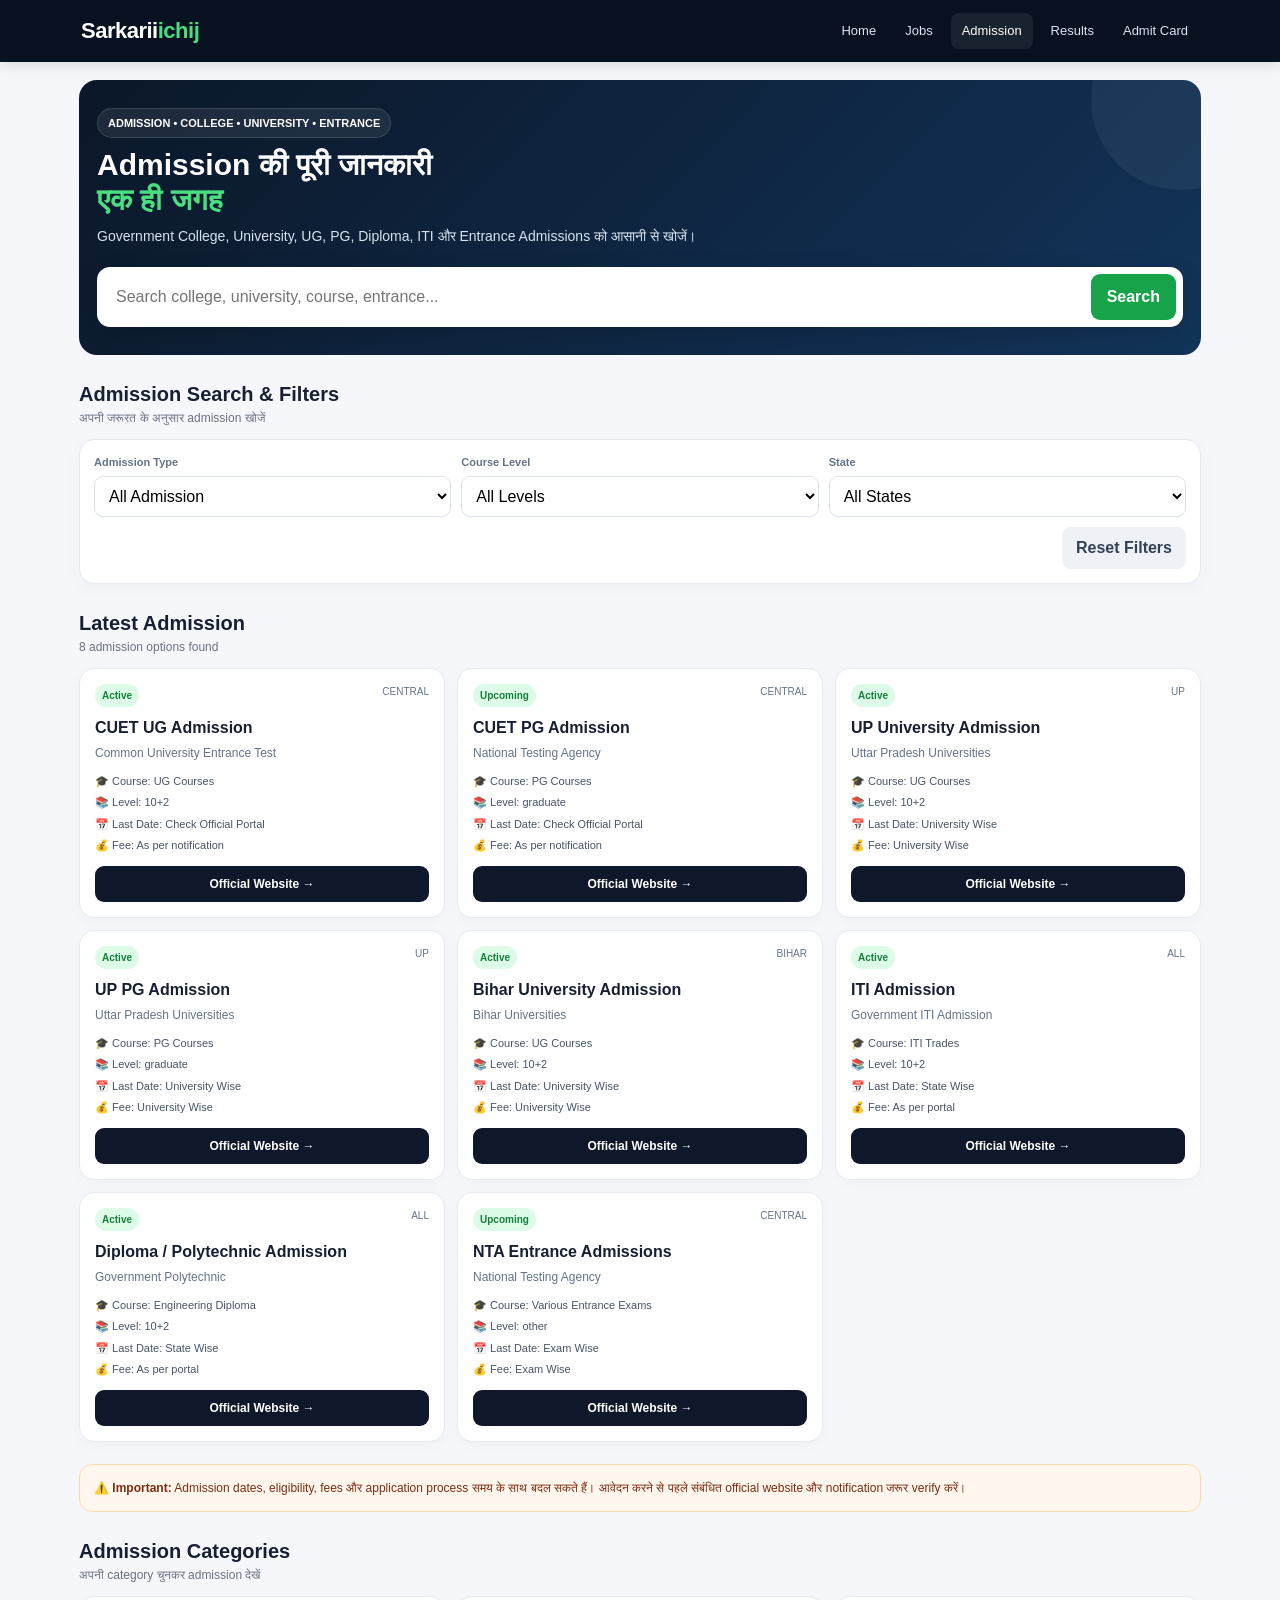
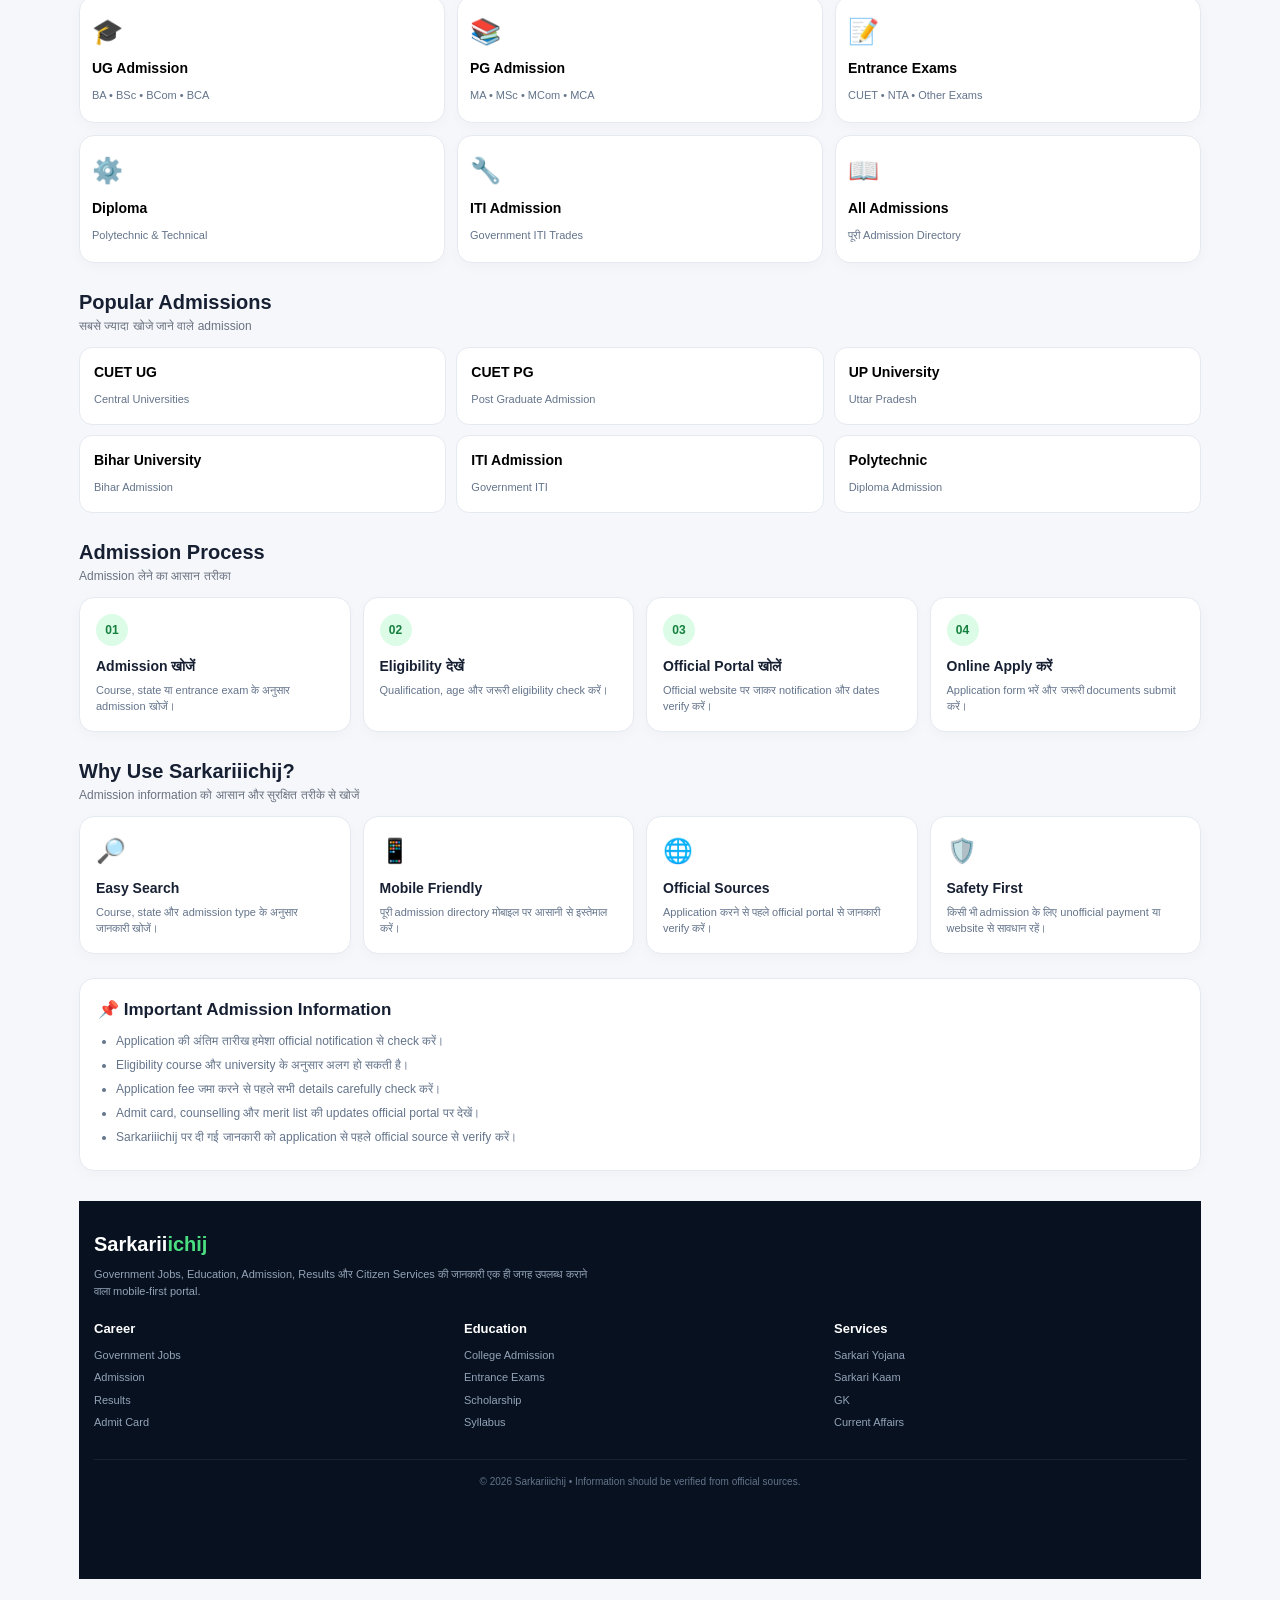
==== admission.html @ 4c14c7c5 "Create admission.html" ====
<!DOCTYPE html>
<html lang="hi">
<head>
<meta charset="UTF-8">
<meta name="viewport" content="width=device-width, initial-scale=1.0">
<meta name="theme-color" content="#07111f">
<meta name="description" content="Sarkariiichij Admission Portal - Government, University, College, UG, PG, Diploma और Entrance Admission की जानकारी।">
<title>Admission | Sarkariiichij</title>

<style>
*{margin:0;padding:0;box-sizing:border-box}
html{scroll-behavior:smooth}
body{
  font-family:Arial,Helvetica,sans-serif;
  background:#f5f7fb;
  color:#172033;
  line-height:1.5
}
a{text-decoration:none;color:inherit}
button,select,input{font:inherit}

.header{
  position:sticky;
  top:0;
  z-index:1000;
  background:#07111f;
  color:#fff;
  box-shadow:0 2px 15px #0002
}
.header-inner{
  max-width:1150px;
  margin:auto;
  padding:13px 16px;
  display:flex;
  align-items:center;
  justify-content:space-between;
  gap:15px
}
.logo{
  font-size:22px;
  font-weight:800;
  letter-spacing:-.5px
}
.logo span{color:#4ade80}
.nav{
  display:flex;
  gap:7px;
  overflow:auto;
  white-space:nowrap
}
.nav a{
  padding:8px 11px;
  border-radius:8px;
  color:#dbe4f0;
  font-size:13px
}
.nav a:hover,.nav a.active{
  background:#ffffff12;
  color:#fff
}

main{
  max-width:1150px;
  margin:auto;
  padding:0 14px 80px
}

.hero{
  margin:18px 0;
  padding:28px 18px;
  border-radius:18px;
  background:linear-gradient(135deg,#0b1728,#12345a);
  color:#fff;
  position:relative;
  overflow:hidden
}
.hero:after{
  content:"";
  position:absolute;
  width:180px;
  height:180px;
  border-radius:50%;
  right:-70px;
  top:-70px;
  background:#ffffff0d
}
.badge{
  display:inline-block;
  background:#ffffff14;
  border:1px solid #ffffff20;
  padding:6px 10px;
  border-radius:20px;
  font-size:11px;
  font-weight:700;
  margin-bottom:10px
}
.hero h1{
  font-size:30px;
  line-height:1.15;
  margin-bottom:9px
}
.hero h1 span{color:#4ade80}
.hero p{
  color:#d7e2ef;
  font-size:14px;
  max-width:700px
}

.search-box{
  margin-top:20px;
  background:#fff;
  border-radius:13px;
  padding:7px;
  display:flex;
  gap:7px;
  box-shadow:0 8px 25px #0002
}
.search-box input{
  flex:1;
  min-width:0;
  border:0;
  outline:0;
  padding:11px 12px;
  color:#172033
}
.search-box button{
  border:0;
  background:#16a34a;
  color:#fff;
  border-radius:9px;
  padding:0 16px;
  font-weight:700;
  cursor:pointer
}

.section{
  margin-top:24px
}
.section-title{
  display:flex;
  align-items:end;
  justify-content:space-between;
  gap:10px;
  margin-bottom:12px
}
.section-title h2{
  font-size:20px
}
.section-title p{
  color:#6b7280;
  font-size:12px
}

.filters{
  background:#fff;
  border:1px solid #e5e9f0;
  border-radius:15px;
  padding:14px;
  box-shadow:0 5px 18px #00000008
}
.filter-row{
  display:grid;
  grid-template-columns:repeat(3,1fr);
  gap:10px
}
.filter-group label{
  display:block;
  font-size:11px;
  font-weight:700;
  color:#64748b;
  margin-bottom:5px
}
.filter-group select{
  width:100%;
  padding:10px;
  border:1px solid #dce2ea;
  border-radius:9px;
  background:#fff;
  outline:0
}
.filter-actions{
  margin-top:10px;
  display:flex;
  justify-content:flex-end
}
.reset{
  border:0;
  background:#eef2f7;
  color:#334155;
  padding:9px 14px;
  border-radius:9px;
  cursor:pointer;
  font-weight:600
}

.admission-grid{
  display:grid;
  grid-template-columns:repeat(3,1fr);
  gap:12px
}
.admission-card{
  background:#fff;
  border:1px solid #e6eaf0;
  border-radius:15px;
  padding:15px;
  transition:.2s;
  box-shadow:0 4px 15px #00000007
}
.admission-card:hover{
  transform:translateY(-2px);
  box-shadow:0 9px 24px #00000012
}
.card-top{
  display:flex;
  justify-content:space-between;
  gap:8px;
  margin-bottom:9px
}
.status{
  font-size:10px;
  font-weight:800;
  color:#15803d;
  background:#dcfce7;
  padding:4px 7px;
  border-radius:20px
}
.state{
  font-size:10px;
  color:#64748b
}
.admission-card h3{
  font-size:16px;
  margin-bottom:4px
}
.admission-card p{
  color:#64748b;
  font-size:12px;
  margin-bottom:11px
}
.info{
  display:grid;
  gap:5px;
  margin-bottom:12px
}
.info span{
  font-size:11px;
  color:#475569
}
.open-btn{
  display:block;
  text-align:center;
  background:#0f172a;
  color:#fff;
  padding:9px;
  border-radius:9px;
  font-size:12px;
  font-weight:700
}

.empty{
  text-align:center;
  padding:35px 15px;
  background:#fff;
  border-radius:15px;
  border:1px solid #e5e7eb;
  color:#64748b
}

.notice{
  margin-top:22px;
  padding:14px;
  border-radius:13px;
  background:#fff7ed;
  border:1px solid #fed7aa;
  color:#7c2d12;
  font-size:12px
}

@media(max-width:800px){
  .header-inner{
    align-items:flex-start;
    flex-direction:column;
    gap:7px
  }
  .nav{width:100%}
  .filter-row{grid-template-columns:1fr 1fr}
  .admission-grid{grid-template-columns:repeat(2,1fr)}
}

@media(max-width:560px){
  main{padding:0 10px 75px}
  .hero{
    padding:23px 15px;
    border-radius:15px
  }
  .hero h1{font-size:25px}
  .hero p{font-size:13px}
  .search-box{margin-top:16px}
  .search-box button{padding:0 13px}
  .filter-row{grid-template-columns:1fr}
  .admission-grid{grid-template-columns:1fr}
  .section-title h2{font-size:18px}
}
</style>
</head>

<body>

<header class="header">
  <div class="header-inner">
    <a class="logo" href="index.html">Sarkarii<span>ichij</span></a>

    <nav class="nav">
      <a href="index.html">Home</a>
      <a href="jobs.html">Jobs</a>
      <a href="admission.html" class="active">Admission</a>
      <a href="results.html">Results</a>
      <a href="admit-card.html">Admit Card</a>
    </nav>
  </div>
</header>

<main>

<section class="hero">
  <span class="badge">ADMISSION • COLLEGE • UNIVERSITY • ENTRANCE</span>

  <h1>Admission की पूरी जानकारी<br>
    <span>एक ही जगह</span>
  </h1>

  <p>
    Government College, University, UG, PG, Diploma, ITI और Entrance
    Admissions को आसानी से खोजें।
  </p>

  <div class="search-box">
    <input
      type="search"
      id="search"
      placeholder="Search college, university, course, entrance..."
    >
    <button onclick="applySearch()">Search</button>
  </div>
</section>

<section class="section">

  <div class="section-title">
    <div>
      <h2>Admission Search & Filters</h2>
      <p>अपनी जरूरत के अनुसार admission खोजें</p>
    </div>
  </div>

  <div class="filters">

    <div class="filter-row">

      <div class="filter-group">
        <label>Admission Type</label>
        <select id="type">
          <option value="all">All Admission</option>
          <option value="ug">UG</option>
          <option value="pg">PG</option>
          <option value="diploma">Diploma</option>
          <option value="iti">ITI</option>
          <option value="entrance">Entrance</option>
        </select>
      </div>

      <div class="filter-group">
        <label>Course Level</label>
        <select id="level">
          <option value="all">All Levels</option>
          <option value="10+2">After 12th</option>
          <option value="graduate">After Graduation</option>
          <option value="pg">Post Graduate</option>
          <option value="other">Other</option>
        </select>
      </div>

      <div class="filter-group">
        <label>State</label>
        <select id="state">
          <option value="all">All States</option>
          <option value="central">Central</option>
          <option value="up">Uttar Pradesh</option>
          <option value="bihar">Bihar</option>
          <option value="mp">Madhya Pradesh</option>
          <option value="rajasthan">Rajasthan</option>
          <option value="other">Other States</option>
        </select>
      </div>

    </div>

    <div class="filter-actions">
      <button class="reset" id="reset">Reset Filters</button>
    </div>

  </div>
</section>

<section class="section">

  <div class="section-title">
    <div>
      <h2>Latest Admission</h2>
      <p id="count">Loading admissions...</p>
    </div>
  </div>

  <div class="admission-grid" id="admissionList"></div>

</section>

<section class="notice">
  <strong>⚠️ Important:</strong>
  Admission dates, eligibility, fees और application process समय के साथ
  बदल सकते हैं। आवेदन करने से पहले संबंधित official website और notification
  जरूर verify करें।
</section>

<script>

const ADMISSIONS = [

  {
    title:"CUET UG Admission",
    org:"Common University Entrance Test",
    type:"entrance",
    level:"10+2",
    state:"central",
    status:"Active",
    course:"UG Courses",
    lastDate:"Check Official Portal",
    fee:"As per notification",
    official:"https://cuet.nta.nic.in/"
  },

  {
    title:"CUET PG Admission",
    org:"National Testing Agency",
    type:"entrance",
    level:"graduate",
    state:"central",
    status:"Upcoming",
    course:"PG Courses",
    lastDate:"Check Official Portal",
    fee:"As per notification",
    official:"https://exams.nta.ac.in/CUET-PG/"
  },

  {
    title:"UP University Admission",
    org:"Uttar Pradesh Universities",
    type:"ug",
    level:"10+2",
    state:"up",
    status:"Active",
    course:"UG Courses",
    lastDate:"University Wise",
    fee:"University Wise",
    official:"#"
  },

  {
    title:"UP PG Admission",
    org:"Uttar Pradesh Universities",
    type:"pg",
    level:"graduate",
    state:"up",
    status:"Active",
    course:"PG Courses",
    lastDate:"University Wise",
    fee:"University Wise",
    official:"#"
  },

  {
    title:"Bihar University Admission",
    org:"Bihar Universities",
    type:"ug",
    level:"10+2",
    state:"bihar",
    status:"Active",
    course:"UG Courses",
    lastDate:"University Wise",
    fee:"University Wise",
    official:"#"
  },

  {
    title:"ITI Admission",
    org:"Government ITI Admission",
    type:"iti",
    level:"10+2",
    state:"all",
    status:"Active",
    course:"ITI Trades",
    lastDate:"State Wise",
    fee:"As per portal",
    official:"#"
  },

  {
    title:"Diploma / Polytechnic Admission",
    org:"Government Polytechnic",
    type:"diploma",
    level:"10+2",
    state:"all",
    status:"Active",
    course:"Engineering Diploma",
    lastDate:"State Wise",
    fee:"As per portal",
    official:"#"
  },

  {
    title:"NTA Entrance Admissions",
    org:"National Testing Agency",
    type:"entrance",
    level:"other",
    state:"central",
    status:"Upcoming",
    course:"Various Entrance Exams",
    lastDate:"Exam Wise",
    fee:"Exam Wise",
    official:"https://www.nta.ac.in/"
  }

];

function renderAdmissions(list){

  const box=document.getElementById("admissionList");
  const count=document.getElementById("count");

  box.innerHTML="";
  count.textContent=list.length+" admission options found";

  if(!list.length){
    box.innerHTML=`
      <div class="empty">
        <strong>No admission found</strong>
        <p>Search या filters बदलकर दोबारा देखें।</p>
      </div>`;
    return;
  }

  list.forEach(item=>{

    const card=document.createElement("article");
    card.className="admission-card";

    card.innerHTML=`
      <div class="card-top">
        <span class="status">${item.status}</span>
        <span class="state">${item.state.toUpperCase()}</span>
      </div>

      <h3>${item.title}</h3>
      <p>${item.org}</p>

      <div class="info">
        <span>🎓 Course: ${item.course}</span>
        <span>📚 Level: ${item.level}</span>
        <span>📅 Last Date: ${item.lastDate}</span>
        <span>💰 Fee: ${item.fee}</span>
      </div>

      <a class="open-btn"
         href="${item.official}"
         ${item.official!=="#" ? 'target="_blank"' : ''}>
         Official Website →
      </a>
    `;

    box.appendChild(card);

  });
}

function filterAdmissions(){

  const q=document.getElementById("search").value.toLowerCase().trim();
  const type=document.getElementById("type").value;
  const level=document.getElementById("level").value;
  const state=document.getElementById("state").value;

  const list=ADMISSIONS.filter(item=>{

    const text=[
      item.title,
      item.org,
      item.course,
      item.type,
      item.level,
      item.state
    ].join(" ").toLowerCase();

    return (!q || text.includes(q)) &&
           (type==="all" || item.type===type) &&
           (level==="all" || item.level===level) &&
           (state==="all" || item.state===state || item.state==="all");

  });

  renderAdmissions(list);
}

function applySearch(){
  filterAdmissions();
}

document.getElementById("search")
.addEventListener("input",filterAdmissions);

document.getElementById("type")
.addEventListener("change",filterAdmissions);

document.getElementById("level")
.addEventListener("change",filterAdmissions);

document.getElementById("state")
.addEventListener("change",filterAdmissions);

document.getElementById("reset")
.addEventListener("click",function(){

  document.getElementById("search").value="";
  document.getElementById("type").value="all";
  document.getElementById("level").value="all";
  document.getElementById("state").value="all";

  renderAdmissions(ADMISSIONS);

});

renderAdmissions(ADMISSIONS);

</script>

<!-- PART 2 YAHAN SE DIRECT START HOGA -->
  <!-- PART 2 : ADMISSION CATEGORIES + POPULAR ADMISSIONS -->

<section class="section">

  <div class="section-title">
    <div>
      <h2>Admission Categories</h2>
      <p>अपनी category चुनकर admission देखें</p>
    </div>
  </div>

  <div class="category-grid">

    <button class="category-card" data-type="ug">
      <span>🎓</span>
      <strong>UG Admission</strong>
      <small>BA • BSc • BCom • BCA</small>
    </button>

    <button class="category-card" data-type="pg">
      <span>📚</span>
      <strong>PG Admission</strong>
      <small>MA • MSc • MCom • MCA</small>
    </button>

    <button class="category-card" data-type="entrance">
      <span>📝</span>
      <strong>Entrance Exams</strong>
      <small>CUET • NTA • Other Exams</small>
    </button>

    <button class="category-card" data-type="diploma">
      <span>⚙️</span>
      <strong>Diploma</strong>
      <small>Polytechnic & Technical</small>
    </button>

    <button class="category-card" data-type="iti">
      <span>🔧</span>
      <strong>ITI Admission</strong>
      <small>Government ITI Trades</small>
    </button>

    <button class="category-card" data-type="all">
      <span>📖</span>
      <strong>All Admissions</strong>
      <small>पूरी Admission Directory</small>
    </button>

  </div>
</section>


<section class="section">

  <div class="section-title">
    <div>
      <h2>Popular Admissions</h2>
      <p>सबसे ज्यादा खोजे जाने वाले admission</p>
    </div>
  </div>

  <div class="popular-grid">

    <button class="popular-card" data-search="CUET UG">
      <strong>CUET UG</strong>
      <span>Central Universities</span>
    </button>

    <button class="popular-card" data-search="CUET PG">
      <strong>CUET PG</strong>
      <span>Post Graduate Admission</span>
    </button>

    <button class="popular-card" data-search="UP University">
      <strong>UP University</strong>
      <span>Uttar Pradesh</span>
    </button>

    <button class="popular-card" data-search="Bihar University">
      <strong>Bihar University</strong>
      <span>Bihar Admission</span>
    </button>

    <button class="popular-card" data-search="ITI Admission">
      <strong>ITI Admission</strong>
      <span>Government ITI</span>
    </button>

    <button class="popular-card" data-search="Polytechnic">
      <strong>Polytechnic</strong>
      <span>Diploma Admission</span>
    </button>

  </div>
</section>


<section class="section">

  <div class="section-title">
    <div>
      <h2>Admission Process</h2>
      <p>Admission लेने का आसान तरीका</p>
    </div>
  </div>

  <div class="process-grid">

    <div class="process-card">
      <b>01</b>
      <h3>Admission खोजें</h3>
      <p>Course, state या entrance exam के अनुसार admission खोजें।</p>
    </div>

    <div class="process-card">
      <b>02</b>
      <h3>Eligibility देखें</h3>
      <p>Qualification, age और जरूरी eligibility check करें।</p>
    </div>

    <div class="process-card">
      <b>03</b>
      <h3>Official Portal खोलें</h3>
      <p>Official website पर जाकर notification और dates verify करें।</p>
    </div>

    <div class="process-card">
      <b>04</b>
      <h3>Online Apply करें</h3>
      <p>Application form भरें और जरूरी documents submit करें।</p>
    </div>

  </div>
</section>


<style>

.category-grid{
  display:grid;
  grid-template-columns:repeat(3,1fr);
  gap:12px
}

.category-card{
  border:1px solid #e5e9f0;
  background:#fff;
  border-radius:15px;
  padding:16px 12px;
  text-align:left;
  cursor:pointer;
  transition:.2s;
  box-shadow:0 4px 14px #00000007
}

.category-card:hover{
  transform:translateY(-2px);
  border-color:#bbf7d0;
  box-shadow:0 9px 22px #00000010
}

.category-card span{
  display:block;
  font-size:25px;
  margin-bottom:8px
}

.category-card strong{
  display:block;
  font-size:14px;
  margin-bottom:3px
}

.category-card small{
  color:#64748b;
  font-size:11px
}

.popular-grid{
  display:grid;
  grid-template-columns:repeat(3,1fr);
  gap:10px
}

.popular-card{
  border:1px solid #e5e9f0;
  background:#fff;
  border-radius:13px;
  padding:14px;
  text-align:left;
  cursor:pointer;
  transition:.2s
}

.popular-card:hover{
  transform:translateY(-2px);
  box-shadow:0 7px 18px #0000000d
}

.popular-card strong{
  display:block;
  font-size:14px;
  margin-bottom:3px
}

.popular-card span{
  color:#64748b;
  font-size:11px
}

.process-grid{
  display:grid;
  grid-template-columns:repeat(4,1fr);
  gap:12px
}

.process-card{
  background:#fff;
  border:1px solid #e5e9f0;
  border-radius:15px;
  padding:16px;
  box-shadow:0 4px 14px #00000007
}

.process-card b{
  display:inline-flex;
  width:32px;
  height:32px;
  align-items:center;
  justify-content:center;
  border-radius:50%;
  background:#dcfce7;
  color:#15803d;
  font-size:12px;
  margin-bottom:10px
}

.process-card h3{
  font-size:14px;
  margin-bottom:5px
}

.process-card p{
  color:#64748b;
  font-size:11px
}

@media(max-width:800px){
  .category-grid{
    grid-template-columns:repeat(2,1fr)
  }

  .popular-grid{
    grid-template-columns:repeat(2,1fr)
  }

  .process-grid{
    grid-template-columns:repeat(2,1fr)
  }
}

@media(max-width:560px){
  .category-grid{
    grid-template-columns:repeat(2,1fr);
    gap:9px
  }

  .category-card{
    padding:13px 10px
  }

  .category-card span{
    font-size:22px
  }

  .popular-grid{
    grid-template-columns:1fr
  }

  .process-grid{
    grid-template-columns:1fr
  }
}

</style>


<script>

document.querySelectorAll(".category-card").forEach(card=>{

  card.addEventListener("click",()=>{

    const type=card.dataset.type;

    document.getElementById("search").value="";

    document.getElementById("type").value=type;

    document.getElementById("level").value="all";

    document.getElementById("state").value="all";

    filterAdmissions();

    document.getElementById("admissionList")
      .scrollIntoView({
        behavior:"smooth",
        block:"start"
      });

  });

});


document.querySelectorAll(".popular-card").forEach(card=>{

  card.addEventListener("click",()=>{

    document.getElementById("search").value=
      card.dataset.search;

    document.getElementById("type").value="all";

    document.getElementById("level").value="all";

    document.getElementById("state").value="all";

    filterAdmissions();

    document.getElementById("admissionList")
      .scrollIntoView({
        behavior:"smooth",
        block:"start"
      });

  });

});

</script>

<!-- PART 3 : FINAL CLOSE YAHAN SE HOGA -->
  <!-- PART 3 : TRUST + MOBILE NAV + FOOTER + FINAL CLOSE -->

<section class="section">

  <div class="section-title">
    <div>
      <h2>Why Use Sarkariiichij?</h2>
      <p>Admission information को आसान और सुरक्षित तरीके से खोजें</p>
    </div>
  </div>

  <div class="trust-grid">

    <div class="trust-card">
      <span>🔎</span>
      <strong>Easy Search</strong>
      <p>Course, state और admission type के अनुसार जानकारी खोजें।</p>
    </div>

    <div class="trust-card">
      <span>📱</span>
      <strong>Mobile Friendly</strong>
      <p>पूरी admission directory मोबाइल पर आसानी से इस्तेमाल करें।</p>
    </div>

    <div class="trust-card">
      <span>🌐</span>
      <strong>Official Sources</strong>
      <p>Application करने से पहले official portal से जानकारी verify करें।</p>
    </div>

    <div class="trust-card">
      <span>🛡️</span>
      <strong>Safety First</strong>
      <p>किसी भी admission के लिए unofficial payment या website से सावधान रहें।</p>
    </div>

  </div>

</section>


<section class="section">

  <div class="important-box">

    <h2>📌 Important Admission Information</h2>

    <ul>
      <li>Application की अंतिम तारीख हमेशा official notification से check करें।</li>
      <li>Eligibility course और university के अनुसार अलग हो सकती है।</li>
      <li>Application fee जमा करने से पहले सभी details carefully check करें।</li>
      <li>Admit card, counselling और merit list की updates official portal पर देखें।</li>
      <li>Sarkariiichij पर दी गई जानकारी को application से पहले official source से verify करें।</li>
    </ul>

  </div>

</section>


<style>

.trust-grid{
  display:grid;
  grid-template-columns:repeat(4,1fr);
  gap:12px
}

.trust-card{
  background:#fff;
  border:1px solid #e5e9f0;
  border-radius:15px;
  padding:16px;
  box-shadow:0 4px 14px #00000007
}

.trust-card span{
  display:block;
  font-size:24px;
  margin-bottom:9px
}

.trust-card strong{
  display:block;
  font-size:14px;
  margin-bottom:5px
}

.trust-card p{
  color:#64748b;
  font-size:11px
}

.important-box{
  background:#fff;
  border:1px solid #e5e9f0;
  border-radius:15px;
  padding:18px;
  box-shadow:0 4px 14px #00000007
}

.important-box h2{
  font-size:17px;
  margin-bottom:10px
}

.important-box ul{
  padding-left:18px
}

.important-box li{
  color:#64748b;
  font-size:12px;
  margin:6px 0
}

.footer{
  background:#07111f;
  color:#fff;
  margin-top:30px;
  padding:28px 15px 90px
}

.footer-inner{
  max-width:1150px;
  margin:auto
}

.footer-brand{
  font-size:20px;
  font-weight:800;
  margin-bottom:7px
}

.footer-brand span{
  color:#4ade80
}

.footer-text{
  color:#94a3b8;
  font-size:11px;
  max-width:500px;
  margin-bottom:20px
}

.footer-grid{
  display:grid;
  grid-template-columns:repeat(3,1fr);
  gap:18px
}

.footer-col h3{
  font-size:13px;
  margin-bottom:8px
}

.footer-col a{
  display:block;
  color:#94a3b8;
  font-size:11px;
  margin:6px 0
}

.footer-bottom{
  border-top:1px solid #ffffff12;
  margin-top:22px;
  padding-top:14px;
  color:#64748b;
  font-size:10px;
  text-align:center
}

.mobile-nav{
  display:none
}

@media(max-width:800px){

  .trust-grid{
    grid-template-columns:repeat(2,1fr)
  }

  .footer-grid{
    grid-template-columns:repeat(2,1fr)
  }

  .mobile-nav{
    position:fixed;
    display:flex;
    bottom:0;
    left:0;
    right:0;
    z-index:2000;
    background:#07111f;
    border-top:1px solid #ffffff15;
    justify-content:space-around;
    padding:7px 3px
  }

  .mobile-nav a{
    color:#cbd5e1;
    text-align:center;
    font-size:10px;
    padding:3px 8px
  }

  .mobile-nav span{
    display:block;
    font-size:18px;
    margin-bottom:1px
  }

}

@media(max-width:560px){

  .trust-grid{
    grid-template-columns:1fr 1fr;
    gap:9px
  }

  .trust-card{
    padding:13px 10px
  }

  .important-box{
    padding:15px
  }

  .footer-grid{
    grid-template-columns:1fr 1fr;
    gap:15px
  }

}

</style>


<footer class="footer">

  <div class="footer-inner">

    <div class="footer-brand">
      Sarkarii<span>ichij</span>
    </div>

    <p class="footer-text">
      Government Jobs, Education, Admission, Results और Citizen Services
      की जानकारी एक ही जगह उपलब्ध कराने वाला mobile-first portal.
    </p>

    <div class="footer-grid">

      <div class="footer-col">
        <h3>Career</h3>
        <a href="jobs.html">Government Jobs</a>
        <a href="admission.html">Admission</a>
        <a href="results.html">Results</a>
        <a href="admit-card.html">Admit Card</a>
      </div>

      <div class="footer-col">
        <h3>Education</h3>
        <a href="admission.html">College Admission</a>
        <a href="admission.html">Entrance Exams</a>
        <a href="#">Scholarship</a>
        <a href="#">Syllabus</a>
      </div>

      <div class="footer-col">
        <h3>Services</h3>
        <a href="#">Sarkari Yojana</a>
        <a href="#">Sarkari Kaam</a>
        <a href="#">GK</a>
        <a href="#">Current Affairs</a>
      </div>

    </div>

    <div class="footer-bottom">
      © 2026 Sarkariiichij • Information should be verified from official sources.
    </div>

  </div>

</footer>


<nav class="mobile-nav">

  <a href="index.html">
    <span>⌂</span>
    Home
  </a>

  <a href="jobs.html">
    <span>💼</span>
    Jobs
  </a>

  <a href="admission.html">
    <span>🎓</span>
    Admission
  </a>

  <a href="results.html">
    <span>📊</span>
    Results
  </a>

  <a href="admit-card.html">
    <span>🎫</span>
    Admit Card
  </a>

</nav>


<script>

window.addEventListener("scroll",function(){

  const header=document.querySelector(".header");

  if(window.scrollY>10){
    header.style.boxShadow="0 4px 18px #0004";
  }else{
    header.style.boxShadow="0 2px 15px #0002";
  }

});

document.querySelectorAll('a[href="#"]').forEach(link=>{

  link.addEventListener("click",function(e){
    e.preventDefault();
  });

});

</script>

</main>
</body>
</html>
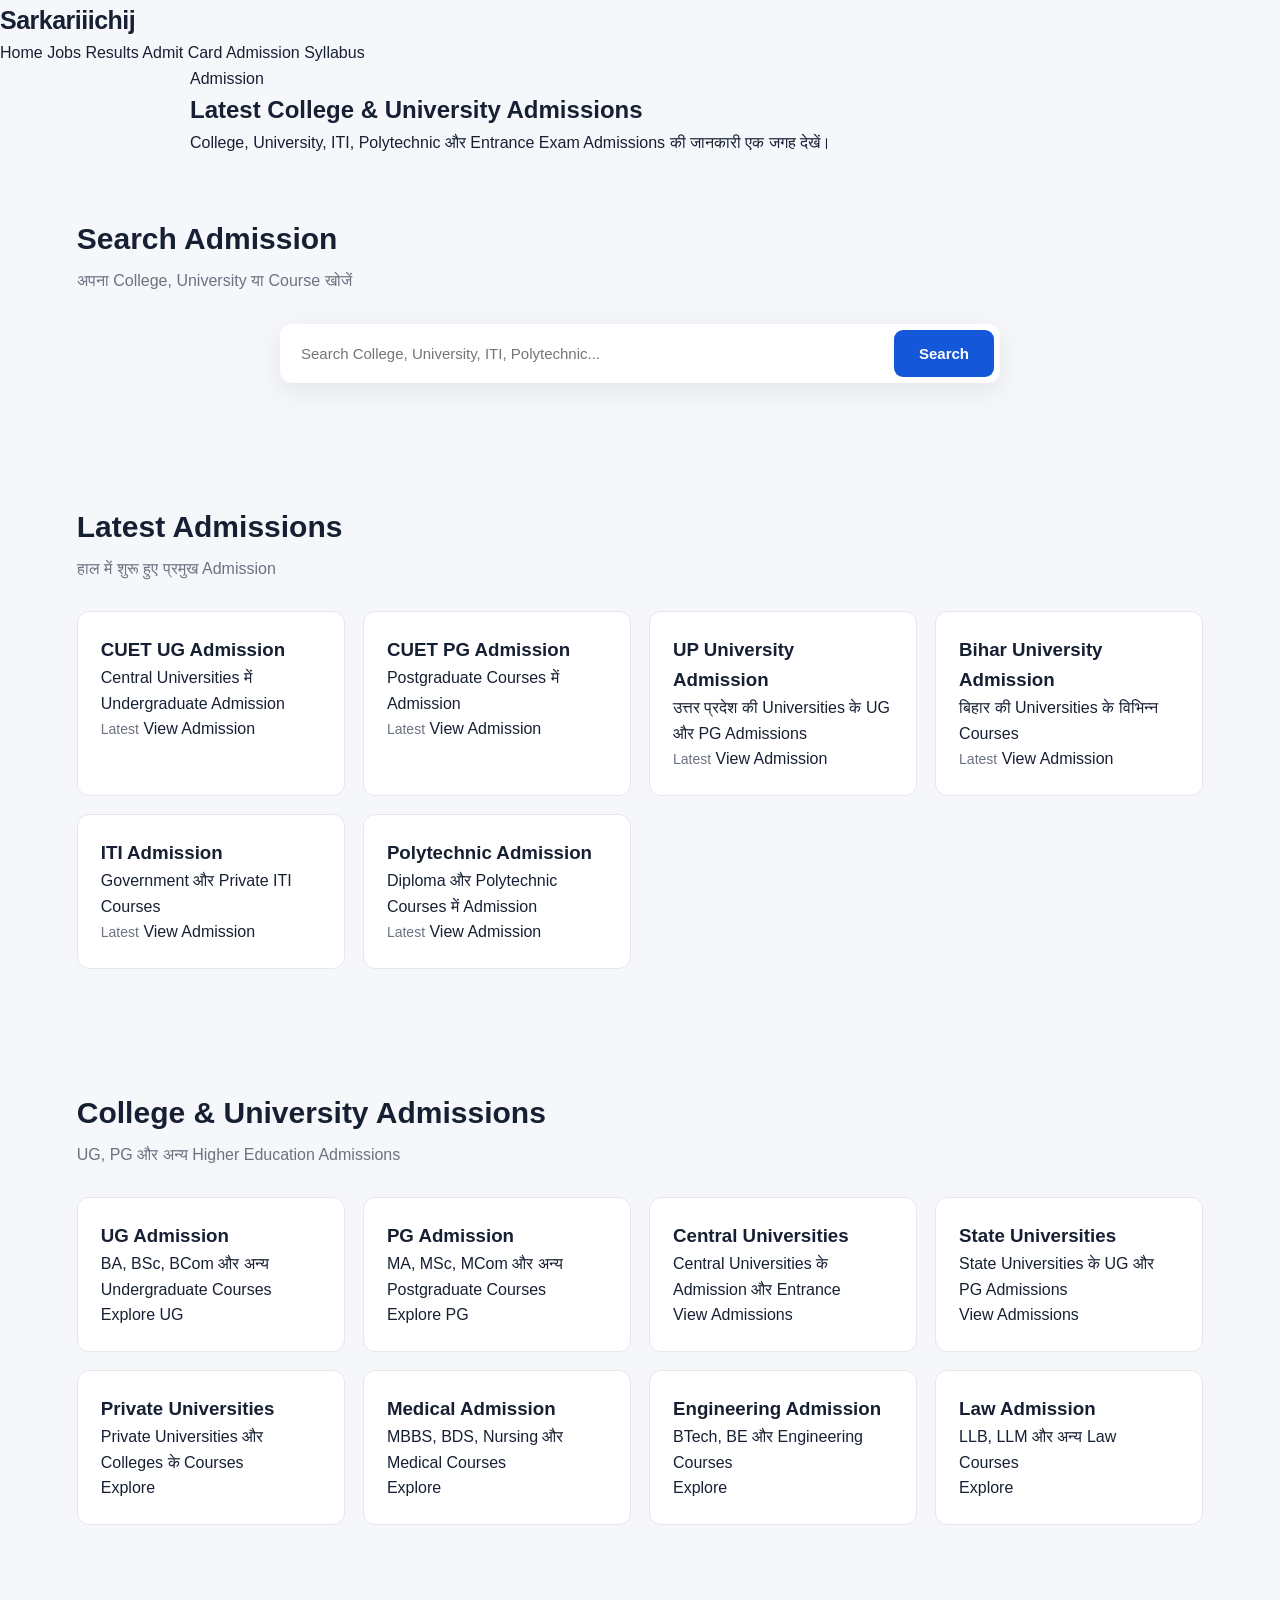
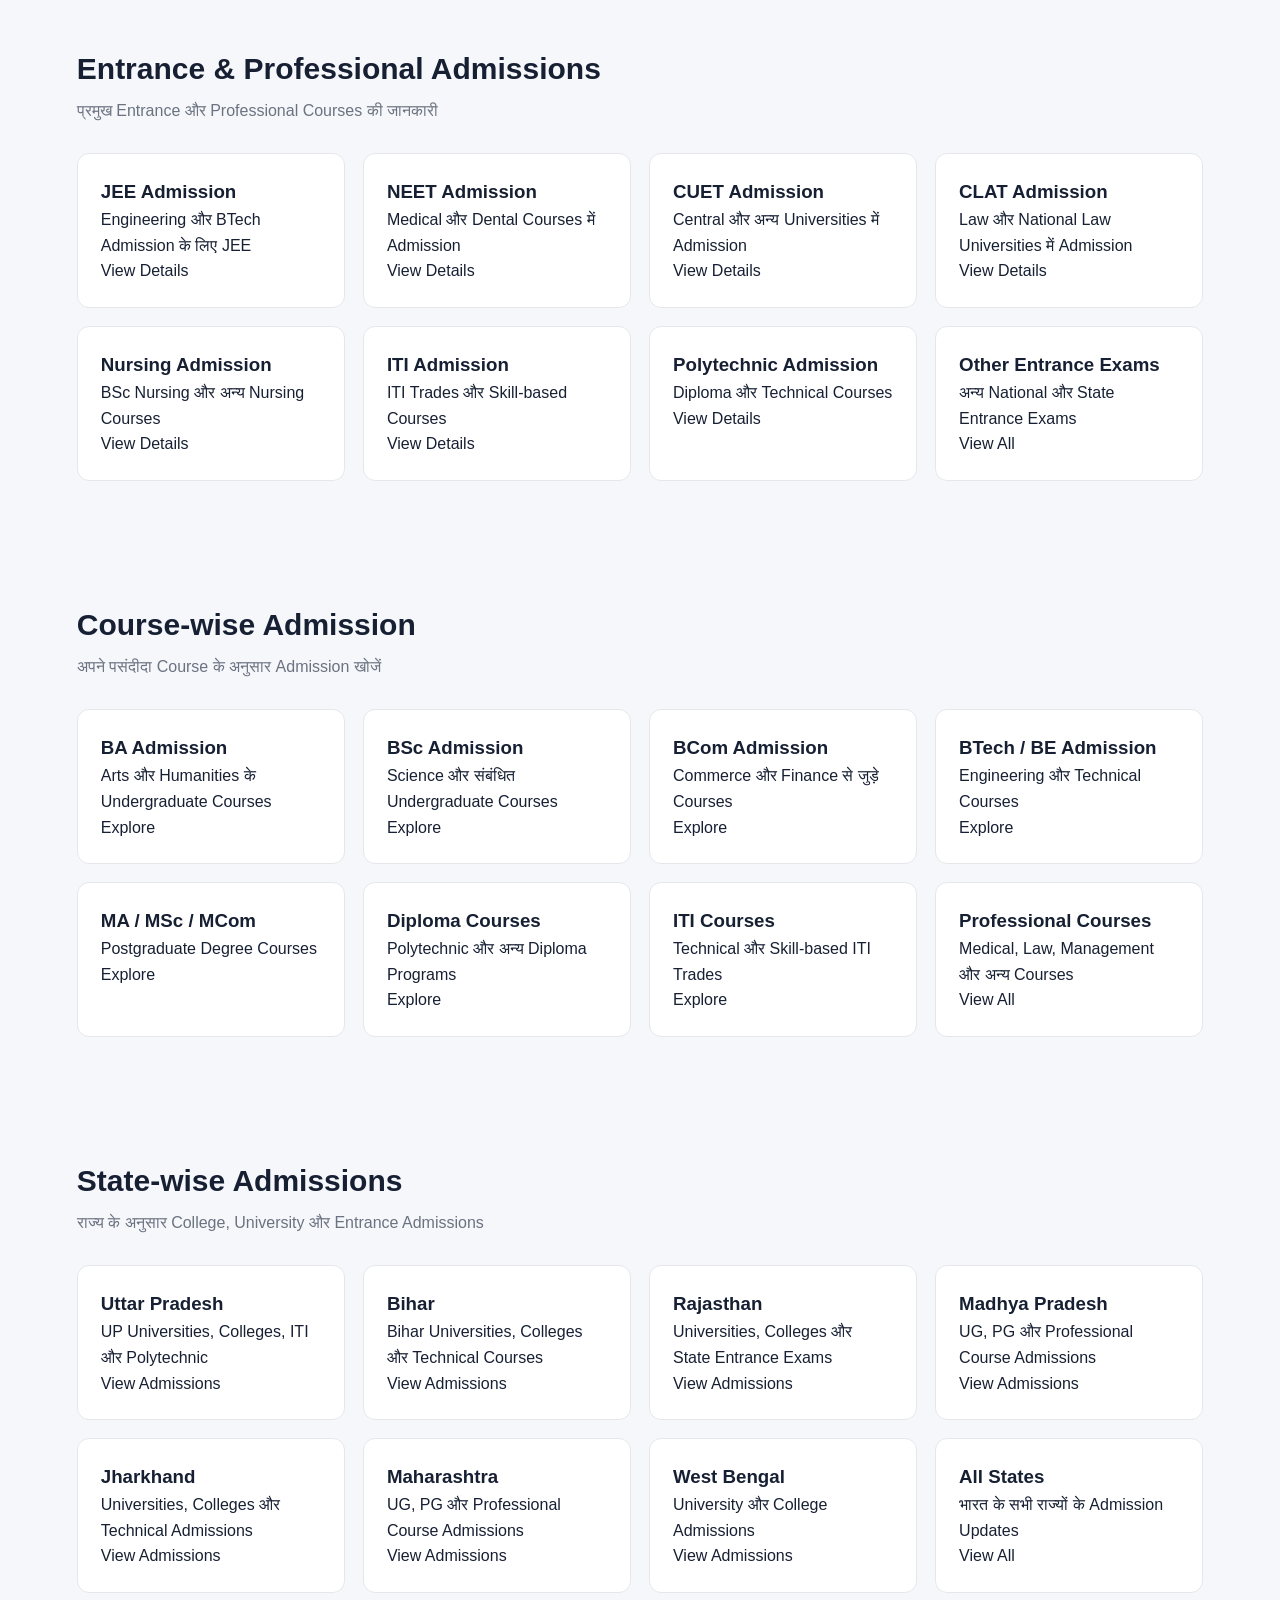
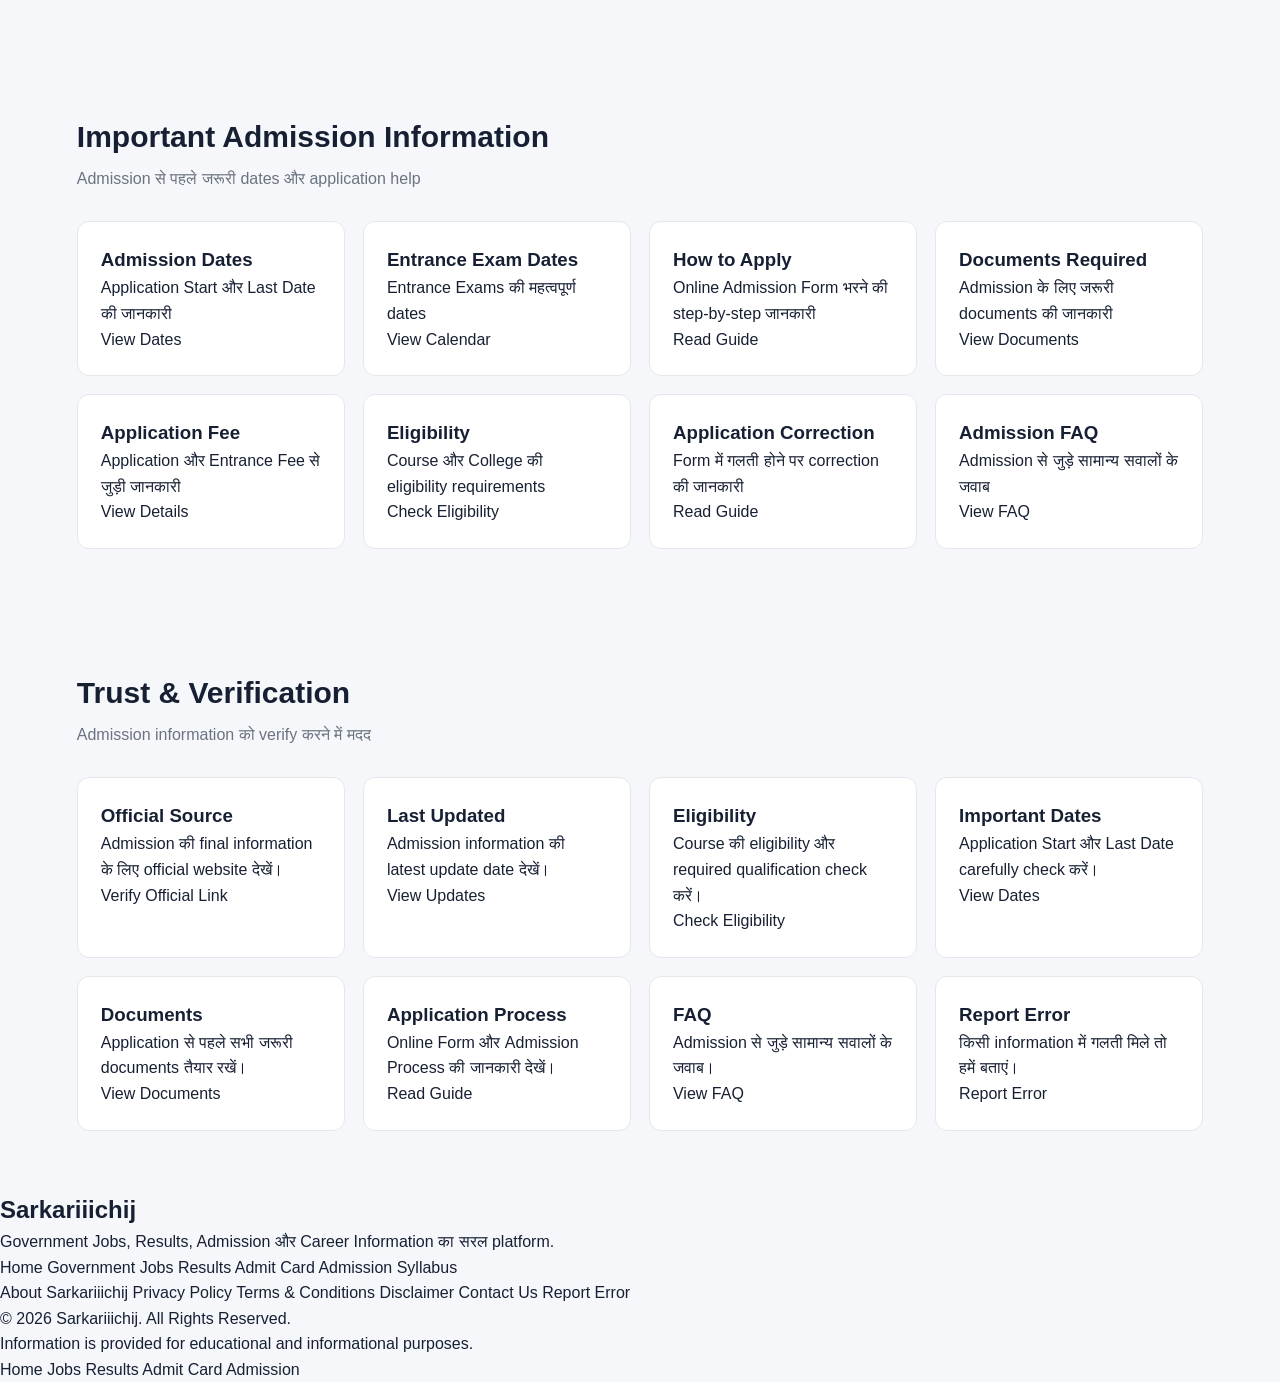
==== commit 2eb0e7a7: "Update admission.html" ====
--- a/admission.html
+++ b/admission.html
@@ -1,1337 +1,562 @@
 <!DOCTYPE html>
 <html lang="hi">
+
 <head>
-<meta charset="UTF-8">
-<meta name="viewport" content="width=device-width, initial-scale=1.0">
-<meta name="theme-color" content="#07111f">
-<meta name="description" content="Sarkariiichij Admission Portal - Government, University, College, UG, PG, Diploma और Entrance Admission की जानकारी।">
-<title>Admission | Sarkariiichij</title>
-
-<style>
-*{margin:0;padding:0;box-sizing:border-box}
-html{scroll-behavior:smooth}
-body{
-  font-family:Arial,Helvetica,sans-serif;
-  background:#f5f7fb;
-  color:#172033;
-  line-height:1.5
-}
-a{text-decoration:none;color:inherit}
-button,select,input{font:inherit}
-
-.header{
-  position:sticky;
-  top:0;
-  z-index:1000;
-  background:#07111f;
-  color:#fff;
-  box-shadow:0 2px 15px #0002
-}
-.header-inner{
-  max-width:1150px;
-  margin:auto;
-  padding:13px 16px;
-  display:flex;
-  align-items:center;
-  justify-content:space-between;
-  gap:15px
-}
-.logo{
-  font-size:22px;
-  font-weight:800;
-  letter-spacing:-.5px
-}
-.logo span{color:#4ade80}
-.nav{
-  display:flex;
-  gap:7px;
-  overflow:auto;
-  white-space:nowrap
-}
-.nav a{
-  padding:8px 11px;
-  border-radius:8px;
-  color:#dbe4f0;
-  font-size:13px
-}
-.nav a:hover,.nav a.active{
-  background:#ffffff12;
-  color:#fff
-}
-
-main{
-  max-width:1150px;
-  margin:auto;
-  padding:0 14px 80px
-}
-
-.hero{
-  margin:18px 0;
-  padding:28px 18px;
-  border-radius:18px;
-  background:linear-gradient(135deg,#0b1728,#12345a);
-  color:#fff;
-  position:relative;
-  overflow:hidden
-}
-.hero:after{
-  content:"";
-  position:absolute;
-  width:180px;
-  height:180px;
-  border-radius:50%;
-  right:-70px;
-  top:-70px;
-  background:#ffffff0d
-}
-.badge{
-  display:inline-block;
-  background:#ffffff14;
-  border:1px solid #ffffff20;
-  padding:6px 10px;
-  border-radius:20px;
-  font-size:11px;
-  font-weight:700;
-  margin-bottom:10px
-}
-.hero h1{
-  font-size:30px;
-  line-height:1.15;
-  margin-bottom:9px
-}
-.hero h1 span{color:#4ade80}
-.hero p{
-  color:#d7e2ef;
-  font-size:14px;
-  max-width:700px
-}
-
-.search-box{
-  margin-top:20px;
-  background:#fff;
-  border-radius:13px;
-  padding:7px;
-  display:flex;
-  gap:7px;
-  box-shadow:0 8px 25px #0002
-}
-.search-box input{
-  flex:1;
-  min-width:0;
-  border:0;
-  outline:0;
-  padding:11px 12px;
-  color:#172033
-}
-.search-box button{
-  border:0;
-  background:#16a34a;
-  color:#fff;
-  border-radius:9px;
-  padding:0 16px;
-  font-weight:700;
-  cursor:pointer
-}
-
-.section{
-  margin-top:24px
-}
-.section-title{
-  display:flex;
-  align-items:end;
-  justify-content:space-between;
-  gap:10px;
-  margin-bottom:12px
-}
-.section-title h2{
-  font-size:20px
-}
-.section-title p{
-  color:#6b7280;
-  font-size:12px
-}
-
-.filters{
-  background:#fff;
-  border:1px solid #e5e9f0;
-  border-radius:15px;
-  padding:14px;
-  box-shadow:0 5px 18px #00000008
-}
-.filter-row{
-  display:grid;
-  grid-template-columns:repeat(3,1fr);
-  gap:10px
-}
-.filter-group label{
-  display:block;
-  font-size:11px;
-  font-weight:700;
-  color:#64748b;
-  margin-bottom:5px
-}
-.filter-group select{
-  width:100%;
-  padding:10px;
-  border:1px solid #dce2ea;
-  border-radius:9px;
-  background:#fff;
-  outline:0
-}
-.filter-actions{
-  margin-top:10px;
-  display:flex;
-  justify-content:flex-end
-}
-.reset{
-  border:0;
-  background:#eef2f7;
-  color:#334155;
-  padding:9px 14px;
-  border-radius:9px;
-  cursor:pointer;
-  font-weight:600
-}
-
-.admission-grid{
-  display:grid;
-  grid-template-columns:repeat(3,1fr);
-  gap:12px
-}
-.admission-card{
-  background:#fff;
-  border:1px solid #e6eaf0;
-  border-radius:15px;
-  padding:15px;
-  transition:.2s;
-  box-shadow:0 4px 15px #00000007
-}
-.admission-card:hover{
-  transform:translateY(-2px);
-  box-shadow:0 9px 24px #00000012
-}
-.card-top{
-  display:flex;
-  justify-content:space-between;
-  gap:8px;
-  margin-bottom:9px
-}
-.status{
-  font-size:10px;
-  font-weight:800;
-  color:#15803d;
-  background:#dcfce7;
-  padding:4px 7px;
-  border-radius:20px
-}
-.state{
-  font-size:10px;
-  color:#64748b
-}
-.admission-card h3{
-  font-size:16px;
-  margin-bottom:4px
-}
-.admission-card p{
-  color:#64748b;
-  font-size:12px;
-  margin-bottom:11px
-}
-.info{
-  display:grid;
-  gap:5px;
-  margin-bottom:12px
-}
-.info span{
-  font-size:11px;
-  color:#475569
-}
-.open-btn{
-  display:block;
-  text-align:center;
-  background:#0f172a;
-  color:#fff;
-  padding:9px;
-  border-radius:9px;
-  font-size:12px;
-  font-weight:700
-}
-
-.empty{
-  text-align:center;
-  padding:35px 15px;
-  background:#fff;
-  border-radius:15px;
-  border:1px solid #e5e7eb;
-  color:#64748b
-}
-
-.notice{
-  margin-top:22px;
-  padding:14px;
-  border-radius:13px;
-  background:#fff7ed;
-  border:1px solid #fed7aa;
-  color:#7c2d12;
-  font-size:12px
-}
-
-@media(max-width:800px){
-  .header-inner{
-    align-items:flex-start;
-    flex-direction:column;
-    gap:7px
-  }
-  .nav{width:100%}
-  .filter-row{grid-template-columns:1fr 1fr}
-  .admission-grid{grid-template-columns:repeat(2,1fr)}
-}
-
-@media(max-width:560px){
-  main{padding:0 10px 75px}
-  .hero{
-    padding:23px 15px;
-    border-radius:15px
-  }
-  .hero h1{font-size:25px}
-  .hero p{font-size:13px}
-  .search-box{margin-top:16px}
-  .search-box button{padding:0 13px}
-  .filter-row{grid-template-columns:1fr}
-  .admission-grid{grid-template-columns:1fr}
-  .section-title h2{font-size:18px}
-}
-</style>
+  <meta charset="UTF-8">
+  <meta name="viewport" content="width=device-width, initial-scale=1.0">
+
+  <title>Admission - Sarkariiichij</title>
+
+  <meta name="description"
+    content="Sarkariiichij पर College, University, ITI, Polytechnic और Entrance Exam Admissions की जानकारी देखें।">
+
+  <link rel="stylesheet" href="style.css">
 </head>
 
 <body>
 
-<header class="header">
-  <div class="header-inner">
-    <a class="logo" href="index.html">Sarkarii<span>ichij</span></a>
-
-    <nav class="nav">
+  <!-- HEADER -->
+  <header class="site-header">
+
+    <div class="logo">
+      <a href="index.html">Sarkariiichij</a>
+    </div>
+
+    <nav class="main-nav">
       <a href="index.html">Home</a>
       <a href="jobs.html">Jobs</a>
-      <a href="admission.html" class="active">Admission</a>
       <a href="results.html">Results</a>
       <a href="admit-card.html">Admit Card</a>
+      <a href="admission.html" class="active">Admission</a>
+      <a href="syllabus.html">Syllabus</a>
     </nav>
-  </div>
-</header>
-
-<main>
-
-<section class="hero">
-  <span class="badge">ADMISSION • COLLEGE • UNIVERSITY • ENTRANCE</span>
-
-  <h1>Admission की पूरी जानकारी<br>
-    <span>एक ही जगह</span>
-  </h1>
-
-  <p>
-    Government College, University, UG, PG, Diploma, ITI और Entrance
-    Admissions को आसानी से खोजें।
-  </p>
-
-  <div class="search-box">
-    <input
-      type="search"
-      id="search"
-      placeholder="Search college, university, course, entrance..."
-    >
-    <button onclick="applySearch()">Search</button>
-  </div>
-</section>
-
-<section class="section">
-
-  <div class="section-title">
-    <div>
-      <h2>Admission Search & Filters</h2>
-      <p>अपनी जरूरत के अनुसार admission खोजें</p>
-    </div>
-  </div>
-
-  <div class="filters">
-
-    <div class="filter-row">
-
-      <div class="filter-group">
-        <label>Admission Type</label>
-        <select id="type">
-          <option value="all">All Admission</option>
-          <option value="ug">UG</option>
-          <option value="pg">PG</option>
-          <option value="diploma">Diploma</option>
-          <option value="iti">ITI</option>
-          <option value="entrance">Entrance</option>
-        </select>
-      </div>
-
-      <div class="filter-group">
-        <label>Course Level</label>
-        <select id="level">
-          <option value="all">All Levels</option>
-          <option value="10+2">After 12th</option>
-          <option value="graduate">After Graduation</option>
-          <option value="pg">Post Graduate</option>
-          <option value="other">Other</option>
-        </select>
-      </div>
-
-      <div class="filter-group">
-        <label>State</label>
-        <select id="state">
-          <option value="all">All States</option>
-          <option value="central">Central</option>
-          <option value="up">Uttar Pradesh</option>
-          <option value="bihar">Bihar</option>
-          <option value="mp">Madhya Pradesh</option>
-          <option value="rajasthan">Rajasthan</option>
-          <option value="other">Other States</option>
-        </select>
-      </div>
-
-    </div>
-
-    <div class="filter-actions">
-      <button class="reset" id="reset">Reset Filters</button>
-    </div>
-
-  </div>
-</section>
-
-<section class="section">
-
-  <div class="section-title">
-    <div>
-      <h2>Latest Admission</h2>
-      <p id="count">Loading admissions...</p>
-    </div>
-  </div>
-
-  <div class="admission-grid" id="admissionList"></div>
-
-</section>
-
-<section class="notice">
-  <strong>⚠️ Important:</strong>
-  Admission dates, eligibility, fees और application process समय के साथ
-  बदल सकते हैं। आवेदन करने से पहले संबंधित official website और notification
-  जरूर verify करें।
-</section>
-
-<script>
-
-const ADMISSIONS = [
-
-  {
-    title:"CUET UG Admission",
-    org:"Common University Entrance Test",
-    type:"entrance",
-    level:"10+2",
-    state:"central",
-    status:"Active",
-    course:"UG Courses",
-    lastDate:"Check Official Portal",
-    fee:"As per notification",
-    official:"https://cuet.nta.nic.in/"
-  },
-
-  {
-    title:"CUET PG Admission",
-    org:"National Testing Agency",
-    type:"entrance",
-    level:"graduate",
-    state:"central",
-    status:"Upcoming",
-    course:"PG Courses",
-    lastDate:"Check Official Portal",
-    fee:"As per notification",
-    official:"https://exams.nta.ac.in/CUET-PG/"
-  },
-
-  {
-    title:"UP University Admission",
-    org:"Uttar Pradesh Universities",
-    type:"ug",
-    level:"10+2",
-    state:"up",
-    status:"Active",
-    course:"UG Courses",
-    lastDate:"University Wise",
-    fee:"University Wise",
-    official:"#"
-  },
-
-  {
-    title:"UP PG Admission",
-    org:"Uttar Pradesh Universities",
-    type:"pg",
-    level:"graduate",
-    state:"up",
-    status:"Active",
-    course:"PG Courses",
-    lastDate:"University Wise",
-    fee:"University Wise",
-    official:"#"
-  },
-
-  {
-    title:"Bihar University Admission",
-    org:"Bihar Universities",
-    type:"ug",
-    level:"10+2",
-    state:"bihar",
-    status:"Active",
-    course:"UG Courses",
-    lastDate:"University Wise",
-    fee:"University Wise",
-    official:"#"
-  },
-
-  {
-    title:"ITI Admission",
-    org:"Government ITI Admission",
-    type:"iti",
-    level:"10+2",
-    state:"all",
-    status:"Active",
-    course:"ITI Trades",
-    lastDate:"State Wise",
-    fee:"As per portal",
-    official:"#"
-  },
-
-  {
-    title:"Diploma / Polytechnic Admission",
-    org:"Government Polytechnic",
-    type:"diploma",
-    level:"10+2",
-    state:"all",
-    status:"Active",
-    course:"Engineering Diploma",
-    lastDate:"State Wise",
-    fee:"As per portal",
-    official:"#"
-  },
-
-  {
-    title:"NTA Entrance Admissions",
-    org:"National Testing Agency",
-    type:"entrance",
-    level:"other",
-    state:"central",
-    status:"Upcoming",
-    course:"Various Entrance Exams",
-    lastDate:"Exam Wise",
-    fee:"Exam Wise",
-    official:"https://www.nta.ac.in/"
-  }
-
-];
-
-function renderAdmissions(list){
-
-  const box=document.getElementById("admissionList");
-  const count=document.getElementById("count");
-
-  box.innerHTML="";
-  count.textContent=list.length+" admission options found";
-
-  if(!list.length){
-    box.innerHTML=`
-      <div class="empty">
-        <strong>No admission found</strong>
-        <p>Search या filters बदलकर दोबारा देखें।</p>
-      </div>`;
-    return;
-  }
-
-  list.forEach(item=>{
-
-    const card=document.createElement("article");
-    card.className="admission-card";
-
-    card.innerHTML=`
-      <div class="card-top">
-        <span class="status">${item.status}</span>
-        <span class="state">${item.state.toUpperCase()}</span>
-      </div>
-
-      <h3>${item.title}</h3>
-      <p>${item.org}</p>
-
-      <div class="info">
-        <span>🎓 Course: ${item.course}</span>
-        <span>📚 Level: ${item.level}</span>
-        <span>📅 Last Date: ${item.lastDate}</span>
-        <span>💰 Fee: ${item.fee}</span>
-      </div>
-
-      <a class="open-btn"
-         href="${item.official}"
-         ${item.official!=="#" ? 'target="_blank"' : ''}>
-         Official Website →
-      </a>
-    `;
-
-    box.appendChild(card);
-
-  });
-}
-
-function filterAdmissions(){
-
-  const q=document.getElementById("search").value.toLowerCase().trim();
-  const type=document.getElementById("type").value;
-  const level=document.getElementById("level").value;
-  const state=document.getElementById("state").value;
-
-  const list=ADMISSIONS.filter(item=>{
-
-    const text=[
-      item.title,
-      item.org,
-      item.course,
-      item.type,
-      item.level,
-      item.state
-    ].join(" ").toLowerCase();
-
-    return (!q || text.includes(q)) &&
-           (type==="all" || item.type===type) &&
-           (level==="all" || item.level===level) &&
-           (state==="all" || item.state===state || item.state==="all");
-
-  });
-
-  renderAdmissions(list);
-}
-
-function applySearch(){
-  filterAdmissions();
-}
-
-document.getElementById("search")
-.addEventListener("input",filterAdmissions);
-
-document.getElementById("type")
-.addEventListener("change",filterAdmissions);
-
-document.getElementById("level")
-.addEventListener("change",filterAdmissions);
-
-document.getElementById("state")
-.addEventListener("change",filterAdmissions);
-
-document.getElementById("reset")
-.addEventListener("click",function(){
-
-  document.getElementById("search").value="";
-  document.getElementById("type").value="all";
-  document.getElementById("level").value="all";
-  document.getElementById("state").value="all";
-
-  renderAdmissions(ADMISSIONS);
-
-});
-
-renderAdmissions(ADMISSIONS);
-
-</script>
-
-<!-- PART 2 YAHAN SE DIRECT START HOGA -->
-  <!-- PART 2 : ADMISSION CATEGORIES + POPULAR ADMISSIONS -->
-
-<section class="section">
-
-  <div class="section-title">
-    <div>
-      <h2>Admission Categories</h2>
-      <p>अपनी category चुनकर admission देखें</p>
-    </div>
-  </div>
-
-  <div class="category-grid">
-
-    <button class="category-card" data-type="ug">
-      <span>🎓</span>
-      <strong>UG Admission</strong>
-      <small>BA • BSc • BCom • BCA</small>
-    </button>
-
-    <button class="category-card" data-type="pg">
-      <span>📚</span>
-      <strong>PG Admission</strong>
-      <small>MA • MSc • MCom • MCA</small>
-    </button>
-
-    <button class="category-card" data-type="entrance">
-      <span>📝</span>
-      <strong>Entrance Exams</strong>
-      <small>CUET • NTA • Other Exams</small>
-    </button>
-
-    <button class="category-card" data-type="diploma">
-      <span>⚙️</span>
-      <strong>Diploma</strong>
-      <small>Polytechnic & Technical</small>
-    </button>
-
-    <button class="category-card" data-type="iti">
-      <span>🔧</span>
-      <strong>ITI Admission</strong>
-      <small>Government ITI Trades</small>
-    </button>
-
-    <button class="category-card" data-type="all">
-      <span>📖</span>
-      <strong>All Admissions</strong>
-      <small>पूरी Admission Directory</small>
-    </button>
-
-  </div>
-</section>
-
-
-<section class="section">
-
-  <div class="section-title">
-    <div>
-      <h2>Popular Admissions</h2>
-      <p>सबसे ज्यादा खोजे जाने वाले admission</p>
-    </div>
-  </div>
-
-  <div class="popular-grid">
-
-    <button class="popular-card" data-search="CUET UG">
-      <strong>CUET UG</strong>
-      <span>Central Universities</span>
-    </button>
-
-    <button class="popular-card" data-search="CUET PG">
-      <strong>CUET PG</strong>
-      <span>Post Graduate Admission</span>
-    </button>
-
-    <button class="popular-card" data-search="UP University">
-      <strong>UP University</strong>
-      <span>Uttar Pradesh</span>
-    </button>
-
-    <button class="popular-card" data-search="Bihar University">
-      <strong>Bihar University</strong>
-      <span>Bihar Admission</span>
-    </button>
-
-    <button class="popular-card" data-search="ITI Admission">
-      <strong>ITI Admission</strong>
-      <span>Government ITI</span>
-    </button>
-
-    <button class="popular-card" data-search="Polytechnic">
-      <strong>Polytechnic</strong>
-      <span>Diploma Admission</span>
-    </button>
-
-  </div>
-</section>
-
-
-<section class="section">
-
-  <div class="section-title">
-    <div>
-      <h2>Admission Process</h2>
-      <p>Admission लेने का आसान तरीका</p>
-    </div>
-  </div>
-
-  <div class="process-grid">
-
-    <div class="process-card">
-      <b>01</b>
-      <h3>Admission खोजें</h3>
-      <p>Course, state या entrance exam के अनुसार admission खोजें।</p>
-    </div>
-
-    <div class="process-card">
-      <b>02</b>
-      <h3>Eligibility देखें</h3>
-      <p>Qualification, age और जरूरी eligibility check करें।</p>
-    </div>
-
-    <div class="process-card">
-      <b>03</b>
-      <h3>Official Portal खोलें</h3>
-      <p>Official website पर जाकर notification और dates verify करें।</p>
-    </div>
-
-    <div class="process-card">
-      <b>04</b>
-      <h3>Online Apply करें</h3>
-      <p>Application form भरें और जरूरी documents submit करें।</p>
-    </div>
-
-  </div>
-</section>
-
-
-<style>
-
-.category-grid{
-  display:grid;
-  grid-template-columns:repeat(3,1fr);
-  gap:12px
-}
-
-.category-card{
-  border:1px solid #e5e9f0;
-  background:#fff;
-  border-radius:15px;
-  padding:16px 12px;
-  text-align:left;
-  cursor:pointer;
-  transition:.2s;
-  box-shadow:0 4px 14px #00000007
-}
-
-.category-card:hover{
-  transform:translateY(-2px);
-  border-color:#bbf7d0;
-  box-shadow:0 9px 22px #00000010
-}
-
-.category-card span{
-  display:block;
-  font-size:25px;
-  margin-bottom:8px
-}
-
-.category-card strong{
-  display:block;
-  font-size:14px;
-  margin-bottom:3px
-}
-
-.category-card small{
-  color:#64748b;
-  font-size:11px
-}
-
-.popular-grid{
-  display:grid;
-  grid-template-columns:repeat(3,1fr);
-  gap:10px
-}
-
-.popular-card{
-  border:1px solid #e5e9f0;
-  background:#fff;
-  border-radius:13px;
-  padding:14px;
-  text-align:left;
-  cursor:pointer;
-  transition:.2s
-}
-
-.popular-card:hover{
-  transform:translateY(-2px);
-  box-shadow:0 7px 18px #0000000d
-}
-
-.popular-card strong{
-  display:block;
-  font-size:14px;
-  margin-bottom:3px
-}
-
-.popular-card span{
-  color:#64748b;
-  font-size:11px
-}
-
-.process-grid{
-  display:grid;
-  grid-template-columns:repeat(4,1fr);
-  gap:12px
-}
-
-.process-card{
-  background:#fff;
-  border:1px solid #e5e9f0;
-  border-radius:15px;
-  padding:16px;
-  box-shadow:0 4px 14px #00000007
-}
-
-.process-card b{
-  display:inline-flex;
-  width:32px;
-  height:32px;
-  align-items:center;
-  justify-content:center;
-  border-radius:50%;
-  background:#dcfce7;
-  color:#15803d;
-  font-size:12px;
-  margin-bottom:10px
-}
-
-.process-card h3{
-  font-size:14px;
-  margin-bottom:5px
-}
-
-.process-card p{
-  color:#64748b;
-  font-size:11px
-}
-
-@media(max-width:800px){
-  .category-grid{
-    grid-template-columns:repeat(2,1fr)
-  }
-
-  .popular-grid{
-    grid-template-columns:repeat(2,1fr)
-  }
-
-  .process-grid{
-    grid-template-columns:repeat(2,1fr)
-  }
-}
-
-@media(max-width:560px){
-  .category-grid{
-    grid-template-columns:repeat(2,1fr);
-    gap:9px
-  }
-
-  .category-card{
-    padding:13px 10px
-  }
-
-  .category-card span{
-    font-size:22px
-  }
-
-  .popular-grid{
-    grid-template-columns:1fr
-  }
-
-  .process-grid{
-    grid-template-columns:1fr
-  }
-}
-
-</style>
-
-
-<script>
-
-document.querySelectorAll(".category-card").forEach(card=>{
-
-  card.addEventListener("click",()=>{
-
-    const type=card.dataset.type;
-
-    document.getElementById("search").value="";
-
-    document.getElementById("type").value=type;
-
-    document.getElementById("level").value="all";
-
-    document.getElementById("state").value="all";
-
-    filterAdmissions();
-
-    document.getElementById("admissionList")
-      .scrollIntoView({
-        behavior:"smooth",
-        block:"start"
-      });
-
-  });
-
-});
-
-
-document.querySelectorAll(".popular-card").forEach(card=>{
-
-  card.addEventListener("click",()=>{
-
-    document.getElementById("search").value=
-      card.dataset.search;
-
-    document.getElementById("type").value="all";
-
-    document.getElementById("level").value="all";
-
-    document.getElementById("state").value="all";
-
-    filterAdmissions();
-
-    document.getElementById("admissionList")
-      .scrollIntoView({
-        behavior:"smooth",
-        block:"start"
-      });
-
-  });
-
-});
-
-</script>
-
-<!-- PART 3 : FINAL CLOSE YAHAN SE HOGA -->
-  <!-- PART 3 : TRUST + MOBILE NAV + FOOTER + FINAL CLOSE -->
-
-<section class="section">
-
-  <div class="section-title">
-    <div>
-      <h2>Why Use Sarkariiichij?</h2>
-      <p>Admission information को आसान और सुरक्षित तरीके से खोजें</p>
-    </div>
-  </div>
-
-  <div class="trust-grid">
-
-    <div class="trust-card">
-      <span>🔎</span>
-      <strong>Easy Search</strong>
-      <p>Course, state और admission type के अनुसार जानकारी खोजें।</p>
-    </div>
-
-    <div class="trust-card">
-      <span>📱</span>
-      <strong>Mobile Friendly</strong>
-      <p>पूरी admission directory मोबाइल पर आसानी से इस्तेमाल करें।</p>
-    </div>
-
-    <div class="trust-card">
-      <span>🌐</span>
-      <strong>Official Sources</strong>
-      <p>Application करने से पहले official portal से जानकारी verify करें।</p>
-    </div>
-
-    <div class="trust-card">
-      <span>🛡️</span>
-      <strong>Safety First</strong>
-      <p>किसी भी admission के लिए unofficial payment या website से सावधान रहें।</p>
-    </div>
-
-  </div>
-
-</section>
-
-
-<section class="section">
-
-  <div class="important-box">
-
-    <h2>📌 Important Admission Information</h2>
-
-    <ul>
-      <li>Application की अंतिम तारीख हमेशा official notification से check करें।</li>
-      <li>Eligibility course और university के अनुसार अलग हो सकती है।</li>
-      <li>Application fee जमा करने से पहले सभी details carefully check करें।</li>
-      <li>Admit card, counselling और merit list की updates official portal पर देखें।</li>
-      <li>Sarkariiichij पर दी गई जानकारी को application से पहले official source से verify करें।</li>
-    </ul>
-
-  </div>
-
-</section>
-
-
-<style>
-
-.trust-grid{
-  display:grid;
-  grid-template-columns:repeat(4,1fr);
-  gap:12px
-}
-
-.trust-card{
-  background:#fff;
-  border:1px solid #e5e9f0;
-  border-radius:15px;
-  padding:16px;
-  box-shadow:0 4px 14px #00000007
-}
-
-.trust-card span{
-  display:block;
-  font-size:24px;
-  margin-bottom:9px
-}
-
-.trust-card strong{
-  display:block;
-  font-size:14px;
-  margin-bottom:5px
-}
-
-.trust-card p{
-  color:#64748b;
-  font-size:11px
-}
-
-.important-box{
-  background:#fff;
-  border:1px solid #e5e9f0;
-  border-radius:15px;
-  padding:18px;
-  box-shadow:0 4px 14px #00000007
-}
-
-.important-box h2{
-  font-size:17px;
-  margin-bottom:10px
-}
-
-.important-box ul{
-  padding-left:18px
-}
-
-.important-box li{
-  color:#64748b;
-  font-size:12px;
-  margin:6px 0
-}
-
-.footer{
-  background:#07111f;
-  color:#fff;
-  margin-top:30px;
-  padding:28px 15px 90px
-}
-
-.footer-inner{
-  max-width:1150px;
-  margin:auto
-}
-
-.footer-brand{
-  font-size:20px;
-  font-weight:800;
-  margin-bottom:7px
-}
-
-.footer-brand span{
-  color:#4ade80
-}
-
-.footer-text{
-  color:#94a3b8;
-  font-size:11px;
-  max-width:500px;
-  margin-bottom:20px
-}
-
-.footer-grid{
-  display:grid;
-  grid-template-columns:repeat(3,1fr);
-  gap:18px
-}
-
-.footer-col h3{
-  font-size:13px;
-  margin-bottom:8px
-}
-
-.footer-col a{
-  display:block;
-  color:#94a3b8;
-  font-size:11px;
-  margin:6px 0
-}
-
-.footer-bottom{
-  border-top:1px solid #ffffff12;
-  margin-top:22px;
-  padding-top:14px;
-  color:#64748b;
-  font-size:10px;
-  text-align:center
-}
-
-.mobile-nav{
-  display:none
-}
-
-@media(max-width:800px){
-
-  .trust-grid{
-    grid-template-columns:repeat(2,1fr)
-  }
-
-  .footer-grid{
-    grid-template-columns:repeat(2,1fr)
-  }
-
-  .mobile-nav{
-    position:fixed;
-    display:flex;
-    bottom:0;
-    left:0;
-    right:0;
-    z-index:2000;
-    background:#07111f;
-    border-top:1px solid #ffffff15;
-    justify-content:space-around;
-    padding:7px 3px
-  }
-
-  .mobile-nav a{
-    color:#cbd5e1;
-    text-align:center;
-    font-size:10px;
-    padding:3px 8px
-  }
-
-  .mobile-nav span{
-    display:block;
-    font-size:18px;
-    margin-bottom:1px
-  }
-
-}
-
-@media(max-width:560px){
-
-  .trust-grid{
-    grid-template-columns:1fr 1fr;
-    gap:9px
-  }
-
-  .trust-card{
-    padding:13px 10px
-  }
-
-  .important-box{
-    padding:15px
-  }
-
-  .footer-grid{
-    grid-template-columns:1fr 1fr;
-    gap:15px
-  }
-
-}
-
-</style>
-
-
-<footer class="footer">
-
-  <div class="footer-inner">
+
+  </header>
+
+
+  <!-- ADMISSION HERO -->
+  <section class="hero-section">
+
+    <div class="hero-content">
+
+      <p class="hero-tag">Admission</p>
+
+      <h1>Latest College & University Admissions</h1>
+
+      <p>
+        College, University, ITI, Polytechnic और
+        Entrance Exam Admissions की जानकारी एक जगह देखें।
+      </p>
+
+    </div>
+
+  </section>
+
+
+  <!-- ADMISSION SEARCH -->
+  <section class="section">
+
+    <div class="section-heading">
+      <h2>Search Admission</h2>
+      <p>अपना College, University या Course खोजें</p>
+    </div>
+
+    <div class="search-box">
+
+      <input
+        type="search"
+        id="admissionSearch"
+        placeholder="Search College, University, ITI, Polytechnic..."
+      >
+
+      <button type="button">
+        Search
+      </button>
+
+    </div>
+
+  </section>
+    <!-- LATEST ADMISSIONS -->
+  <section class="section">
+
+    <div class="section-heading">
+      <h2>Latest Admissions</h2>
+      <p>हाल में शुरू हुए प्रमुख Admission</p>
+    </div>
+
+    <div class="quick-grid">
+
+      <div class="quick-card">
+        <h3>CUET UG Admission</h3>
+        <p>Central Universities में Undergraduate Admission</p>
+        <span class="status-badge">Latest</span>
+        <a href="#">View Admission</a>
+      </div>
+
+      <div class="quick-card">
+        <h3>CUET PG Admission</h3>
+        <p>Postgraduate Courses में Admission</p>
+        <span class="status-badge">Latest</span>
+        <a href="#">View Admission</a>
+      </div>
+
+      <div class="quick-card">
+        <h3>UP University Admission</h3>
+        <p>उत्तर प्रदेश की Universities के UG और PG Admissions</p>
+        <span class="status-badge">Latest</span>
+        <a href="#">View Admission</a>
+      </div>
+
+      <div class="quick-card">
+        <h3>Bihar University Admission</h3>
+        <p>बिहार की Universities के विभिन्न Courses</p>
+        <span class="status-badge">Latest</span>
+        <a href="#">View Admission</a>
+      </div>
+
+      <div class="quick-card">
+        <h3>ITI Admission</h3>
+        <p>Government और Private ITI Courses</p>
+        <span class="status-badge">Latest</span>
+        <a href="#">View Admission</a>
+      </div>
+
+      <div class="quick-card">
+        <h3>Polytechnic Admission</h3>
+        <p>Diploma और Polytechnic Courses में Admission</p>
+        <span class="status-badge">Latest</span>
+        <a href="#">View Admission</a>
+      </div>
+
+    </div>
+
+  </section>
+    <!-- COLLEGE & UNIVERSITY ADMISSIONS -->
+  <section class="section">
+
+    <div class="section-heading">
+      <h2>College & University Admissions</h2>
+      <p>UG, PG और अन्य Higher Education Admissions</p>
+    </div>
+
+    <div class="quick-grid">
+
+      <div class="quick-card">
+        <h3>UG Admission</h3>
+        <p>BA, BSc, BCom और अन्य Undergraduate Courses</p>
+        <a href="#">Explore UG</a>
+      </div>
+
+      <div class="quick-card">
+        <h3>PG Admission</h3>
+        <p>MA, MSc, MCom और अन्य Postgraduate Courses</p>
+        <a href="#">Explore PG</a>
+      </div>
+
+      <div class="quick-card">
+        <h3>Central Universities</h3>
+        <p>Central Universities के Admission और Entrance</p>
+        <a href="#">View Admissions</a>
+      </div>
+
+      <div class="quick-card">
+        <h3>State Universities</h3>
+        <p>State Universities के UG और PG Admissions</p>
+        <a href="#">View Admissions</a>
+      </div>
+
+      <div class="quick-card">
+        <h3>Private Universities</h3>
+        <p>Private Universities और Colleges के Courses</p>
+        <a href="#">Explore</a>
+      </div>
+
+      <div class="quick-card">
+        <h3>Medical Admission</h3>
+        <p>MBBS, BDS, Nursing और Medical Courses</p>
+        <a href="#">Explore</a>
+      </div>
+
+      <div class="quick-card">
+        <h3>Engineering Admission</h3>
+        <p>BTech, BE और Engineering Courses</p>
+        <a href="#">Explore</a>
+      </div>
+
+      <div class="quick-card">
+        <h3>Law Admission</h3>
+        <p>LLB, LLM और अन्य Law Courses</p>
+        <a href="#">Explore</a>
+      </div>
+
+    </div>
+
+  </section>
+    <!-- ENTRANCE & PROFESSIONAL ADMISSIONS -->
+  <section class="section">
+
+    <div class="section-heading">
+      <h2>Entrance & Professional Admissions</h2>
+      <p>प्रमुख Entrance और Professional Courses की जानकारी</p>
+    </div>
+
+    <div class="quick-grid">
+
+      <div class="quick-card">
+        <h3>JEE Admission</h3>
+        <p>Engineering और BTech Admission के लिए JEE</p>
+        <a href="#">View Details</a>
+      </div>
+
+      <div class="quick-card">
+        <h3>NEET Admission</h3>
+        <p>Medical और Dental Courses में Admission</p>
+        <a href="#">View Details</a>
+      </div>
+
+      <div class="quick-card">
+        <h3>CUET Admission</h3>
+        <p>Central और अन्य Universities में Admission</p>
+        <a href="#">View Details</a>
+      </div>
+
+      <div class="quick-card">
+        <h3>CLAT Admission</h3>
+        <p>Law और National Law Universities में Admission</p>
+        <a href="#">View Details</a>
+      </div>
+
+      <div class="quick-card">
+        <h3>Nursing Admission</h3>
+        <p>BSc Nursing और अन्य Nursing Courses</p>
+        <a href="#">View Details</a>
+      </div>
+
+      <div class="quick-card">
+        <h3>ITI Admission</h3>
+        <p>ITI Trades और Skill-based Courses</p>
+        <a href="#">View Details</a>
+      </div>
+
+      <div class="quick-card">
+        <h3>Polytechnic Admission</h3>
+        <p>Diploma और Technical Courses</p>
+        <a href="#">View Details</a>
+      </div>
+
+      <div class="quick-card">
+        <h3>Other Entrance Exams</h3>
+        <p>अन्य National और State Entrance Exams</p>
+        <a href="#">View All</a>
+      </div>
+
+    </div>
+
+  </section>
+    <!-- COURSE-WISE ADMISSION -->
+  <section class="section">
+
+    <div class="section-heading">
+      <h2>Course-wise Admission</h2>
+      <p>अपने पसंदीदा Course के अनुसार Admission खोजें</p>
+    </div>
+
+    <div class="quick-grid">
+
+      <div class="quick-card">
+        <h3>BA Admission</h3>
+        <p>Arts और Humanities के Undergraduate Courses</p>
+        <a href="#">Explore</a>
+      </div>
+
+      <div class="quick-card">
+        <h3>BSc Admission</h3>
+        <p>Science और संबंधित Undergraduate Courses</p>
+        <a href="#">Explore</a>
+      </div>
+
+      <div class="quick-card">
+        <h3>BCom Admission</h3>
+        <p>Commerce और Finance से जुड़े Courses</p>
+        <a href="#">Explore</a>
+      </div>
+
+      <div class="quick-card">
+        <h3>BTech / BE Admission</h3>
+        <p>Engineering और Technical Courses</p>
+        <a href="#">Explore</a>
+      </div>
+
+      <div class="quick-card">
+        <h3>MA / MSc / MCom</h3>
+        <p>Postgraduate Degree Courses</p>
+        <a href="#">Explore</a>
+      </div>
+
+      <div class="quick-card">
+        <h3>Diploma Courses</h3>
+        <p>Polytechnic और अन्य Diploma Programs</p>
+        <a href="#">Explore</a>
+      </div>
+
+      <div class="quick-card">
+        <h3>ITI Courses</h3>
+        <p>Technical और Skill-based ITI Trades</p>
+        <a href="#">Explore</a>
+      </div>
+
+      <div class="quick-card">
+        <h3>Professional Courses</h3>
+        <p>Medical, Law, Management और अन्य Courses</p>
+        <a href="#">View All</a>
+      </div>
+
+    </div>
+
+  </section>
+    <!-- STATE-WISE ADMISSIONS -->
+  <section class="section">
+
+    <div class="section-heading">
+      <h2>State-wise Admissions</h2>
+      <p>राज्य के अनुसार College, University और Entrance Admissions</p>
+    </div>
+
+    <div class="quick-grid">
+
+      <div class="quick-card">
+        <h3>Uttar Pradesh</h3>
+        <p>UP Universities, Colleges, ITI और Polytechnic</p>
+        <a href="#">View Admissions</a>
+      </div>
+
+      <div class="quick-card">
+        <h3>Bihar</h3>
+        <p>Bihar Universities, Colleges और Technical Courses</p>
+        <a href="#">View Admissions</a>
+      </div>
+
+      <div class="quick-card">
+        <h3>Rajasthan</h3>
+        <p>Universities, Colleges और State Entrance Exams</p>
+        <a href="#">View Admissions</a>
+      </div>
+
+      <div class="quick-card">
+        <h3>Madhya Pradesh</h3>
+        <p>UG, PG और Professional Course Admissions</p>
+        <a href="#">View Admissions</a>
+      </div>
+
+      <div class="quick-card">
+        <h3>Jharkhand</h3>
+        <p>Universities, Colleges और Technical Admissions</p>
+        <a href="#">View Admissions</a>
+      </div>
+
+      <div class="quick-card">
+        <h3>Maharashtra</h3>
+        <p>UG, PG और Professional Course Admissions</p>
+        <a href="#">View Admissions</a>
+      </div>
+
+      <div class="quick-card">
+        <h3>West Bengal</h3>
+        <p>University और College Admissions</p>
+        <a href="#">View Admissions</a>
+      </div>
+
+      <div class="quick-card">
+        <h3>All States</h3>
+        <p>भारत के सभी राज्यों के Admission Updates</p>
+        <a href="#">View All</a>
+      </div>
+
+    </div>
+
+  </section>
+    <!-- IMPORTANT ADMISSION INFORMATION -->
+  <section class="section">
+
+    <div class="section-heading">
+      <h2>Important Admission Information</h2>
+      <p>Admission से पहले जरूरी dates और application help</p>
+    </div>
+
+    <div class="quick-grid">
+
+      <div class="quick-card">
+        <h3>Admission Dates</h3>
+        <p>Application Start और Last Date की जानकारी</p>
+        <a href="#">View Dates</a>
+      </div>
+
+      <div class="quick-card">
+        <h3>Entrance Exam Dates</h3>
+        <p>Entrance Exams की महत्वपूर्ण dates</p>
+        <a href="#">View Calendar</a>
+      </div>
+
+      <div class="quick-card">
+        <h3>How to Apply</h3>
+        <p>Online Admission Form भरने की step-by-step जानकारी</p>
+        <a href="#">Read Guide</a>
+      </div>
+
+      <div class="quick-card">
+        <h3>Documents Required</h3>
+        <p>Admission के लिए जरूरी documents की जानकारी</p>
+        <a href="#">View Documents</a>
+      </div>
+
+      <div class="quick-card">
+        <h3>Application Fee</h3>
+        <p>Application और Entrance Fee से जुड़ी जानकारी</p>
+        <a href="#">View Details</a>
+      </div>
+
+      <div class="quick-card">
+        <h3>Eligibility</h3>
+        <p>Course और College की eligibility requirements</p>
+        <a href="#">Check Eligibility</a>
+      </div>
+
+      <div class="quick-card">
+        <h3>Application Correction</h3>
+        <p>Form में गलती होने पर correction की जानकारी</p>
+        <a href="#">Read Guide</a>
+      </div>
+
+      <div class="quick-card">
+        <h3>Admission FAQ</h3>
+        <p>Admission से जुड़े सामान्य सवालों के जवाब</p>
+        <a href="#">View FAQ</a>
+      </div>
+
+    </div>
+
+  </section>
+    <!-- TRUST & VERIFICATION -->
+  <section class="section">
+
+    <div class="section-heading">
+      <h2>Trust & Verification</h2>
+      <p>Admission information को verify करने में मदद</p>
+    </div>
+
+    <div class="quick-grid">
+
+      <div class="quick-card">
+        <h3>Official Source</h3>
+        <p>Admission की final information के लिए official website देखें।</p>
+        <a href="#">Verify Official Link</a>
+      </div>
+
+      <div class="quick-card">
+        <h3>Last Updated</h3>
+        <p>Admission information की latest update date देखें।</p>
+        <a href="#">View Updates</a>
+      </div>
+
+      <div class="quick-card">
+        <h3>Eligibility</h3>
+        <p>Course की eligibility और required qualification check करें।</p>
+        <a href="#">Check Eligibility</a>
+      </div>
+
+      <div class="quick-card">
+        <h3>Important Dates</h3>
+        <p>Application Start और Last Date carefully check करें।</p>
+        <a href="#">View Dates</a>
+      </div>
+
+      <div class="quick-card">
+        <h3>Documents</h3>
+        <p>Application से पहले सभी जरूरी documents तैयार रखें।</p>
+        <a href="#">View Documents</a>
+      </div>
+
+      <div class="quick-card">
+        <h3>Application Process</h3>
+        <p>Online Form और Admission Process की जानकारी देखें।</p>
+        <a href="#">Read Guide</a>
+      </div>
+
+      <div class="quick-card">
+        <h3>FAQ</h3>
+        <p>Admission से जुड़े सामान्य सवालों के जवाब।</p>
+        <a href="#">View FAQ</a>
+      </div>
+
+      <div class="quick-card">
+        <h3>Report Error</h3>
+        <p>किसी information में गलती मिले तो हमें बताएं।</p>
+        <a href="#">Report Error</a>
+      </div>
+
+    </div>
+
+  </section>
+
+
+  <!-- FOOTER -->
+  <footer class="site-footer">
 
     <div class="footer-brand">
-      Sarkarii<span>ichij</span>
-    </div>
-
-    <p class="footer-text">
-      Government Jobs, Education, Admission, Results और Citizen Services
-      की जानकारी एक ही जगह उपलब्ध कराने वाला mobile-first portal.
-    </p>
-
-    <div class="footer-grid">
-
-      <div class="footer-col">
-        <h3>Career</h3>
-        <a href="jobs.html">Government Jobs</a>
-        <a href="admission.html">Admission</a>
-        <a href="results.html">Results</a>
-        <a href="admit-card.html">Admit Card</a>
-      </div>
-
-      <div class="footer-col">
-        <h3>Education</h3>
-        <a href="admission.html">College Admission</a>
-        <a href="admission.html">Entrance Exams</a>
-        <a href="#">Scholarship</a>
-        <a href="#">Syllabus</a>
-      </div>
-
-      <div class="footer-col">
-        <h3>Services</h3>
-        <a href="#">Sarkari Yojana</a>
-        <a href="#">Sarkari Kaam</a>
-        <a href="#">GK</a>
-        <a href="#">Current Affairs</a>
-      </div>
+      <h2>Sarkariiichij</h2>
+      <p>
+        Government Jobs, Results, Admission और Career
+        Information का सरल platform.
+      </p>
+    </div>
+
+    <div class="footer-links">
+
+      <a href="index.html">Home</a>
+      <a href="jobs.html">Government Jobs</a>
+      <a href="results.html">Results</a>
+      <a href="admit-card.html">Admit Card</a>
+      <a href="admission.html">Admission</a>
+      <a href="syllabus.html">Syllabus</a>
+
+    </div>
+
+    <div class="footer-info">
+
+      <a href="#">About Sarkariiichij</a>
+      <a href="#">Privacy Policy</a>
+      <a href="#">Terms & Conditions</a>
+      <a href="#">Disclaimer</a>
+      <a href="#">Contact Us</a>
+      <a href="#">Report Error</a>
 
     </div>
 
     <div class="footer-bottom">
-      © 2026 Sarkariiichij • Information should be verified from official sources.
-    </div>
-
-  </div>
-
-</footer>
-
-
-<nav class="mobile-nav">
-
-  <a href="index.html">
-    <span>⌂</span>
-    Home
-  </a>
-
-  <a href="jobs.html">
-    <span>💼</span>
-    Jobs
-  </a>
-
-  <a href="admission.html">
-    <span>🎓</span>
-    Admission
-  </a>
-
-  <a href="results.html">
-    <span>📊</span>
-    Results
-  </a>
-
-  <a href="admit-card.html">
-    <span>🎫</span>
-    Admit Card
-  </a>
-
-</nav>
-
-
-<script>
-
-window.addEventListener("scroll",function(){
-
-  const header=document.querySelector(".header");
-
-  if(window.scrollY>10){
-    header.style.boxShadow="0 4px 18px #0004";
-  }else{
-    header.style.boxShadow="0 2px 15px #0002";
-  }
-
-});
-
-document.querySelectorAll('a[href="#"]').forEach(link=>{
-
-  link.addEventListener("click",function(e){
-    e.preventDefault();
-  });
-
-});
-
-</script>
-
-</main>
+
+      <p>© 2026 Sarkariiichij. All Rights Reserved.</p>
+
+      <p>
+        Information is provided for educational and
+        informational purposes.
+      </p>
+
+    </div>
+
+  </footer>
+
+
+  <!-- MOBILE NAV -->
+  <nav class="mobile-nav">
+
+    <a href="index.html">Home</a>
+    <a href="jobs.html">Jobs</a>
+    <a href="results.html">Results</a>
+    <a href="admit-card.html">Admit Card</a>
+    <a href="admission.html">Admission</a>
+
+  </nav>
+
+
 </body>
 </html>
--- a/style.css
+++ b/style.css
@@ -0,0 +1,431 @@
+/* ================================
+   SARKARIIICHIJ
+   HOME PAGE - BASIC DESIGN
+================================ */
+
+* {
+  margin: 0;
+  padding: 0;
+  box-sizing: border-box;
+}
+
+html {
+  scroll-behavior: smooth;
+}
+
+body {
+  font-family: Arial, Helvetica, sans-serif;
+  background: #f5f7fb;
+  color: #172033;
+  line-height: 1.6;
+}
+
+a {
+  text-decoration: none;
+  color: inherit;
+}
+
+
+/* ================================
+   HEADER
+================================ */
+
+.header {
+  width: 100%;
+  min-height: 70px;
+  padding: 0 6%;
+  display: flex;
+  align-items: center;
+  justify-content: space-between;
+  background: #ffffff;
+  border-bottom: 1px solid #e5e7eb;
+  position: sticky;
+  top: 0;
+  z-index: 1000;
+}
+
+.logo {
+  font-size: 25px;
+  font-weight: 800;
+  letter-spacing: -0.5px;
+}
+
+.logo span {
+  color: #1457d9;
+}
+
+.nav {
+  display: flex;
+  align-items: center;
+  gap: 28px;
+}
+
+.nav a {
+  font-size: 15px;
+  font-weight: 600;
+  color: #374151;
+  transition: 0.2s;
+}
+
+.nav a:hover {
+  color: #1457d9;
+}
+
+
+/* ================================
+   HERO
+================================ */
+
+.hero {
+  background: #eef4ff;
+  padding: 75px 6% 80px;
+  text-align: center;
+}
+
+.hero-content {
+  max-width: 900px;
+  margin: auto;
+}
+
+.welcome {
+  color: #1457d9;
+  font-weight: 700;
+  margin-bottom: 10px;
+}
+
+.hero h1 {
+  font-size: 44px;
+  line-height: 1.2;
+  margin-bottom: 20px;
+}
+
+.hero h1 span {
+  color: #1457d9;
+}
+
+.hero-text {
+  max-width: 720px;
+  margin: 0 auto 30px;
+  color: #5b6472;
+  font-size: 17px;
+}
+
+
+/* ================================
+   SEARCH
+================================ */
+
+.search-box {
+  max-width: 720px;
+  margin: auto;
+  display: flex;
+  background: #ffffff;
+  padding: 6px;
+  border-radius: 12px;
+  box-shadow: 0 8px 30px rgba(0, 0, 0, 0.08);
+}
+
+.search-box input {
+  width: 100%;
+  border: 0;
+  outline: 0;
+  padding: 15px;
+  font-size: 15px;
+  background: transparent;
+}
+
+.search-box button {
+  border: 0;
+  background: #1457d9;
+  color: white;
+  padding: 0 25px;
+  border-radius: 9px;
+  font-size: 15px;
+  font-weight: 700;
+  cursor: pointer;
+}
+
+.search-box button:hover {
+  background: #0e46b5;
+}
+
+
+/* ================================
+   SECTIONS
+================================ */
+
+.section {
+  width: 88%;
+  max-width: 1250px;
+  margin: auto;
+  padding: 60px 0;
+}
+
+.section-heading {
+  margin-bottom: 30px;
+}
+
+.section-heading h2 {
+  font-size: 30px;
+  margin-bottom: 5px;
+}
+
+.section-heading p {
+  color: #6b7280;
+}
+
+
+/* ================================
+   QUICK ACCESS
+================================ */
+
+.quick-grid {
+  display: grid;
+  grid-template-columns: repeat(4, 1fr);
+  gap: 18px;
+}
+
+.quick-card {
+  background: #ffffff;
+  padding: 23px;
+  border-radius: 12px;
+  border: 1px solid #e5e7eb;
+  transition: 0.25s;
+}
+
+.quick-card:hover {
+  transform: translateY(-4px);
+  border-color: #1457d9;
+  box-shadow: 0 8px 25px rgba(20, 87, 217, 0.1);
+}
+
+.quick-card strong {
+  display: block;
+  font-size: 17px;
+  margin-bottom: 5px;
+}
+
+.quick-card span {
+  font-size: 14px;
+  color: #6b7280;
+}
+
+
+/* ================================
+   JOB CARDS
+================================ */
+
+.job-preview-grid {
+  display: grid;
+  grid-template-columns: repeat(4, 1fr);
+  gap: 18px;
+}
+
+.job-card {
+  background: #ffffff;
+  border: 1px solid #e5e7eb;
+  border-radius: 12px;
+  padding: 23px;
+}
+
+.badge {
+  display: inline-block;
+  background: #e8f0ff;
+  color: #1457d9;
+  padding: 4px 9px;
+  border-radius: 5px;
+  font-size: 12px;
+  font-weight: 700;
+  margin-bottom: 12px;
+}
+
+.job-card h3 {
+  font-size: 20px;
+  margin-bottom: 5px;
+}
+
+.job-card p {
+  color: #6b7280;
+  font-size: 14px;
+  margin-bottom: 15px;
+}
+
+.job-card a,
+.update-card a {
+  color: #1457d9;
+  font-weight: 700;
+  font-size: 14px;
+}
+
+
+/* ================================
+   UPDATE CARDS
+================================ */
+
+.update-grid {
+  display: grid;
+  grid-template-columns: repeat(3, 1fr);
+  gap: 18px;
+}
+
+.update-card {
+  background: #ffffff;
+  border: 1px solid #e5e7eb;
+  border-radius: 12px;
+  padding: 25px;
+}
+
+.update-card strong {
+  display: block;
+  font-size: 19px;
+  margin-bottom: 8px;
+}
+
+.update-card p {
+  color: #6b7280;
+  font-size: 14px;
+  margin-bottom: 15px;
+}
+
+
+/* ================================
+   BUTTON
+================================ */
+
+.center-button {
+  text-align: center;
+  margin-top: 30px;
+}
+
+.main-button {
+  display: inline-block;
+  background: #1457d9;
+  color: #ffffff;
+  padding: 12px 22px;
+  border-radius: 8px;
+  font-weight: 700;
+}
+
+.main-button:hover {
+  background: #0e46b5;
+}
+
+
+/* ================================
+   FOOTER
+================================ */
+
+.footer {
+  margin-top: 30px;
+  background: #111827;
+  color: #ffffff;
+  text-align: center;
+  padding: 45px 6%;
+}
+
+.footer-logo {
+  font-size: 25px;
+  font-weight: 800;
+  margin-bottom: 8px;
+}
+
+.footer p {
+  color: #cbd5e1;
+  font-size: 14px;
+}
+
+.copyright {
+  margin-top: 15px;
+  font-size: 13px !important;
+}
+
+
+/* ================================
+   TABLET
+================================ */
+
+@media (max-width: 900px) {
+
+  .nav {
+    gap: 15px;
+  }
+
+  .hero h1 {
+    font-size: 36px;
+  }
+
+  .quick-grid,
+  .job-preview-grid {
+    grid-template-columns: repeat(2, 1fr);
+  }
+
+  .update-grid {
+    grid-template-columns: 1fr;
+  }
+}
+
+
+/* ================================
+   MOBILE
+================================ */
+
+@media (max-width: 600px) {
+
+  .header {
+    padding: 12px 5%;
+    flex-direction: column;
+    gap: 10px;
+  }
+
+  .nav {
+    width: 100%;
+    justify-content: center;
+    gap: 12px;
+    flex-wrap: wrap;
+  }
+
+  .nav a {
+    font-size: 13px;
+  }
+
+  .hero {
+    padding: 55px 5%;
+  }
+
+  .hero h1 {
+    font-size: 30px;
+  }
+
+  .hero-text {
+    font-size: 15px;
+  }
+
+  .search-box {
+    flex-direction: column;
+    gap: 5px;
+  }
+
+  .search-box button {
+    min-height: 45px;
+  }
+
+  .section {
+    width: 90%;
+    padding: 45px 0;
+  }
+
+  .section-heading h2 {
+    font-size: 25px;
+  }
+
+  .quick-grid,
+  .job-preview-grid {
+    grid-template-columns: 1fr;
+  }
+
+  .quick-card,
+  .job-card,
+  .update-card {
+    padding: 20px;
+  }
+}
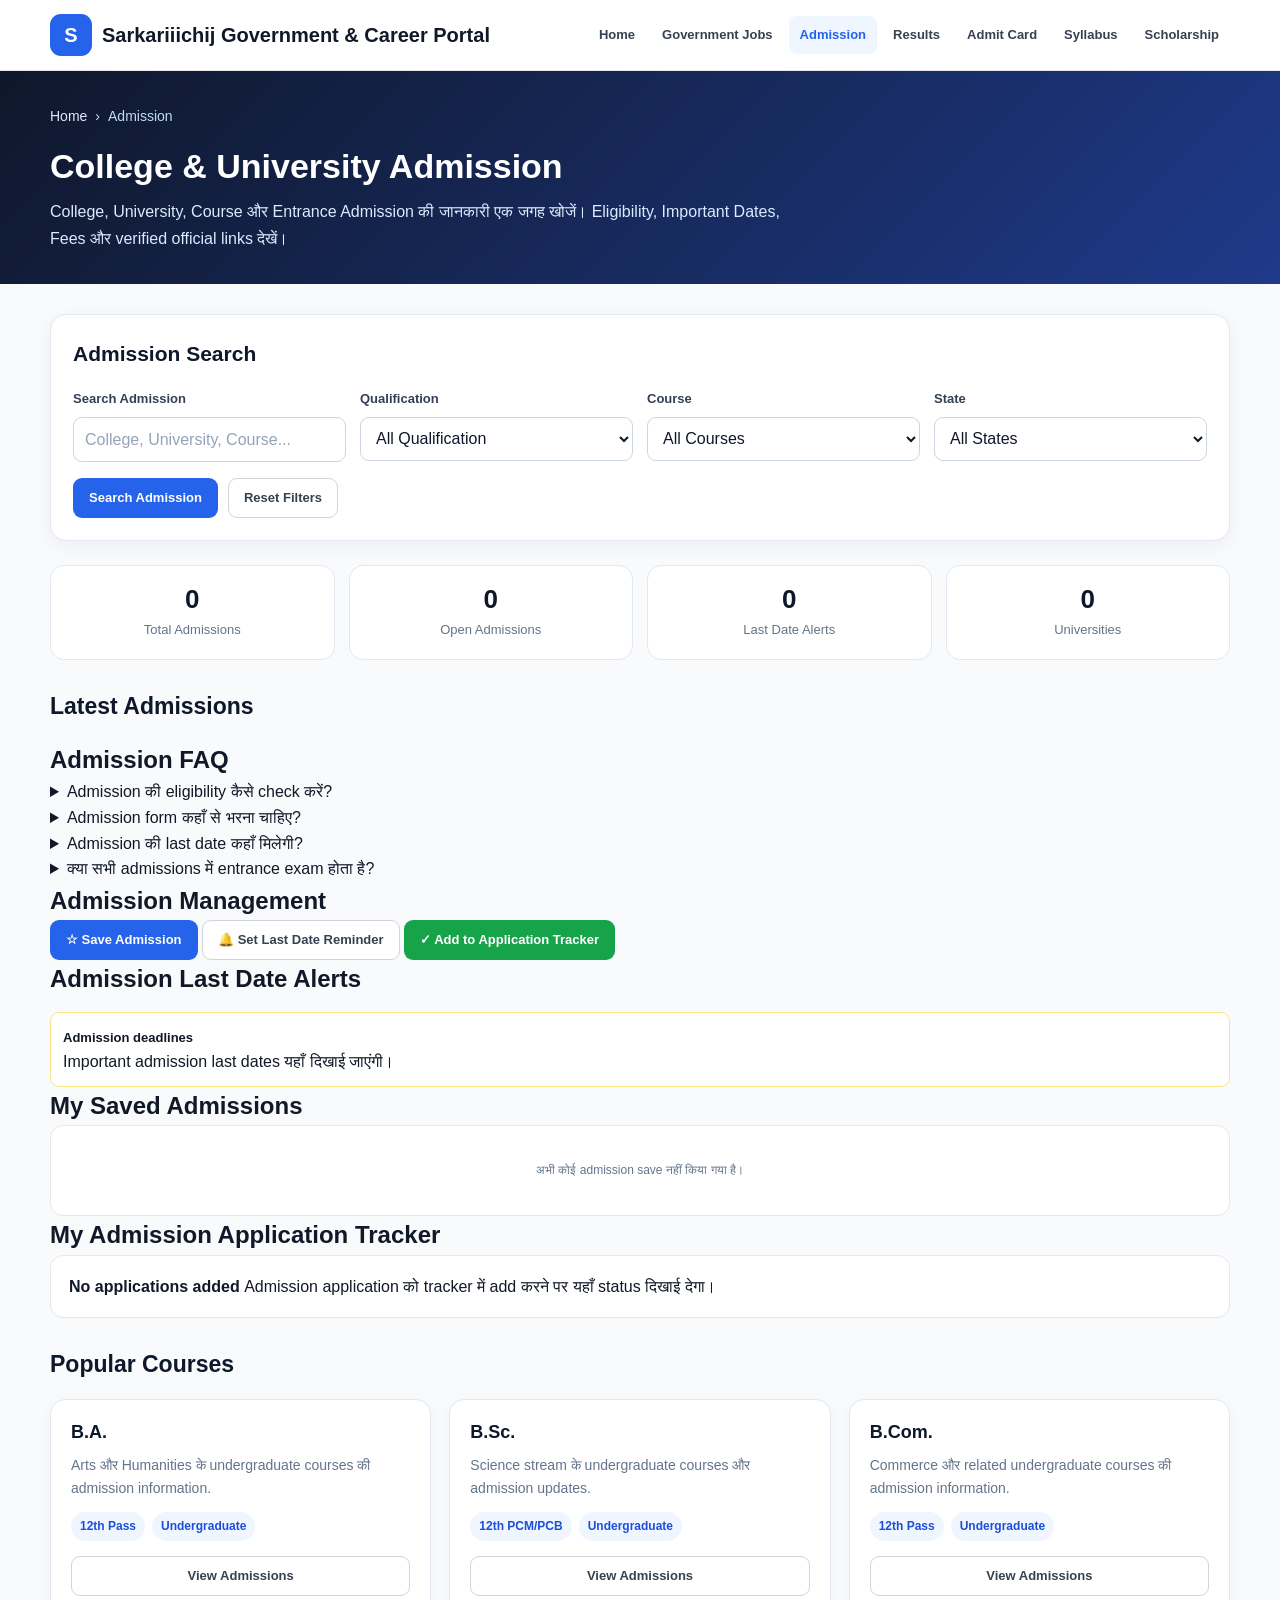
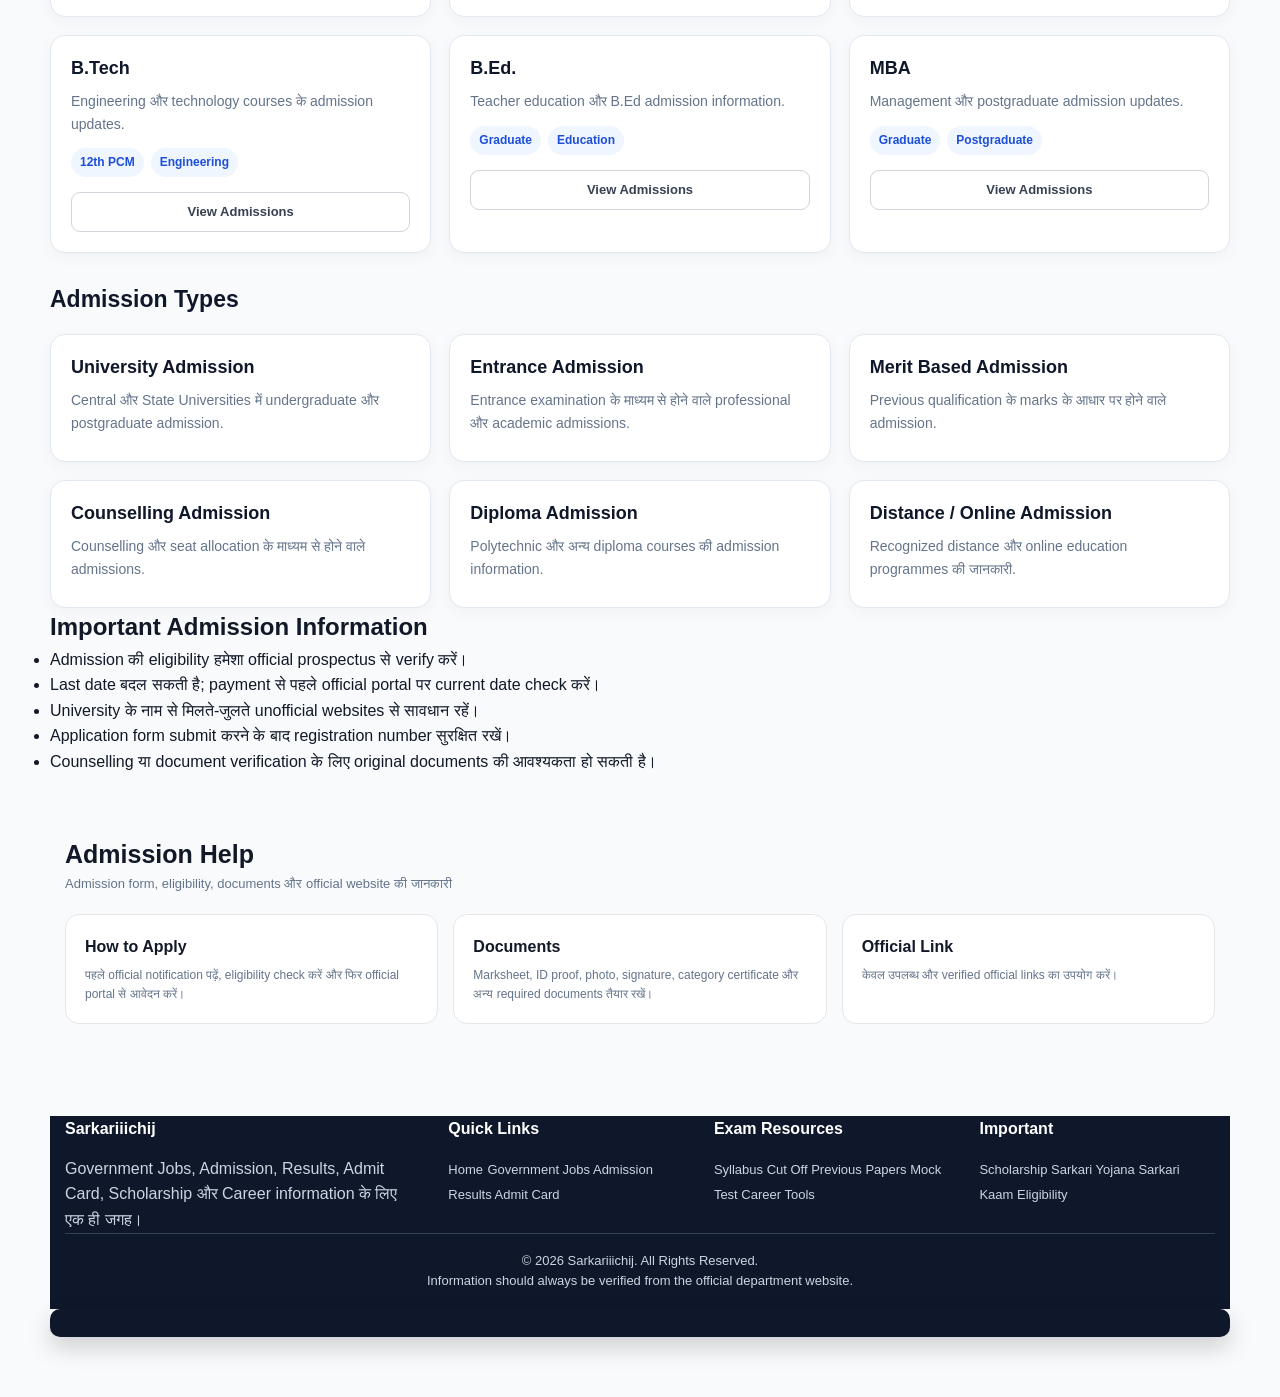
==== commit 66583513: "Update admission.html" ====
--- a/admission.html
+++ b/admission.html
@@ -2,561 +2,3852 @@
 <html lang="hi">
 
 <head>
-  <meta charset="UTF-8">
-  <meta name="viewport" content="width=device-width, initial-scale=1.0">
-
-  <title>Admission - Sarkariiichij</title>
-
-  <meta name="description"
-    content="Sarkariiichij पर College, University, ITI, Polytechnic और Entrance Exam Admissions की जानकारी देखें।">
-
-  <link rel="stylesheet" href="style.css">
+
+    <meta charset="UTF-8">
+
+    <meta
+        name="viewport"
+        content="width=device-width, initial-scale=1.0">
+
+    <title>
+        Admission | Sarkariiichij
+    </title>
+
+    <meta
+        name="description"
+        content="College, University और Course Admission की जानकारी — Eligibility, Important Dates, Fees, Official Website और Application Details.">
+
+    <meta
+        name="keywords"
+        content="admission, college admission, university admission, Sarkariiichij, admission form">
+
+    <meta
+        name="theme-color"
+        content="#0f172a">
+
+    <link
+        rel="stylesheet"
+        href="style.css">
+
+
+    <style>
+
+        /* =========================================================
+           ADMISSION PAGE LOCAL STYLES
+           ========================================================= */
+
+        .admission-page {
+            min-height: 100vh;
+            background: #f8fafc;
+        }
+
+
+        .admission-hero {
+            padding: 34px 0 32px;
+            color: #ffffff;
+            background:
+                linear-gradient(
+                    135deg,
+                    #0f172a,
+                    #1e3a8a
+                );
+        }
+
+
+        .admission-breadcrumb {
+            display: flex;
+            flex-wrap: wrap;
+            align-items: center;
+            gap: 8px;
+            margin-bottom: 18px;
+            font-size: 14px;
+        }
+
+
+        .admission-breadcrumb a {
+            color: #dbeafe;
+            text-decoration: none;
+        }
+
+
+        .admission-breadcrumb span {
+            color: #bfdbfe;
+        }
+
+
+        .admission-hero h1 {
+            margin: 0;
+            font-size: 34px;
+            line-height: 1.25;
+            font-weight: 800;
+        }
+
+
+        .admission-hero p {
+            max-width: 760px;
+            margin: 10px 0 0;
+            color: #dbeafe;
+            line-height: 1.7;
+        }
+
+
+        .admission-main {
+            padding: 30px 0 60px;
+        }
+
+
+        .admission-search-card {
+            margin-bottom: 24px;
+            padding: 22px;
+            background: #ffffff;
+            border: 1px solid #e2e8f0;
+            border-radius: 16px;
+            box-shadow:
+                0 5px 20px
+                rgba(15, 23, 42, 0.05);
+        }
+
+
+        .admission-search-card h2 {
+            margin: 0 0 18px;
+            font-size: 21px;
+            color: #0f172a;
+        }
+
+
+        .admission-filter-grid {
+            display: grid;
+            grid-template-columns:
+                repeat(4, minmax(0, 1fr));
+            gap: 14px;
+        }
+
+
+        .admission-filter-group {
+            display: flex;
+            flex-direction: column;
+            gap: 7px;
+        }
+
+
+        .admission-filter-group label {
+            color: #334155;
+            font-size: 13px;
+            font-weight: 700;
+        }
+
+
+        .admission-filter-group input,
+        .admission-filter-group select {
+            width: 100%;
+            min-height: 44px;
+            padding: 9px 11px;
+            border: 1px solid #cbd5e1;
+            border-radius: 9px;
+            background: #ffffff;
+            color: #0f172a;
+            outline: none;
+        }
+
+
+        .admission-filter-group input:focus,
+        .admission-filter-group select:focus {
+            border-color: #2563eb;
+            box-shadow:
+                0 0 0 3px
+                rgba(37, 99, 235, 0.10);
+        }
+
+
+        .admission-filter-actions {
+            display: flex;
+            flex-wrap: wrap;
+            gap: 10px;
+            margin-top: 16px;
+        }
+
+
+        .admission-stats {
+            display: grid;
+            grid-template-columns:
+                repeat(4, minmax(0, 1fr));
+            gap: 14px;
+            margin-bottom: 26px;
+        }
+
+
+        .admission-stat {
+            padding: 18px;
+            background: #ffffff;
+            border: 1px solid #e2e8f0;
+            border-radius: 14px;
+            text-align: center;
+        }
+
+
+        .admission-stat strong {
+            display: block;
+            color: #0f172a;
+            font-size: 26px;
+            line-height: 1.2;
+        }
+
+
+        .admission-stat span {
+            display: block;
+            margin-top: 5px;
+            color: #64748b;
+            font-size: 13px;
+        }
+
+
+        .admission-section-title {
+            margin: 28px 0 16px;
+            color: #0f172a;
+            font-size: 23px;
+        }
+
+
+        .admission-grid {
+            display: grid;
+            grid-template-columns:
+                repeat(3, minmax(0, 1fr));
+            gap: 18px;
+        }
+
+
+        .admission-card {
+            padding: 20px;
+            background: #ffffff;
+            border: 1px solid #e2e8f0;
+            border-radius: 15px;
+            box-shadow:
+                0 4px 16px
+                rgba(15, 23, 42, 0.04);
+        }
+
+
+        .admission-card h3 {
+            margin: 0 0 9px;
+            color: #0f172a;
+            font-size: 18px;
+            line-height: 1.4;
+        }
+
+
+        .admission-card p {
+            margin: 7px 0;
+            color: #64748b;
+            font-size: 14px;
+            line-height: 1.6;
+        }
+
+
+        .admission-card-meta {
+            display: flex;
+            flex-wrap: wrap;
+            gap: 7px;
+            margin: 13px 0;
+        }
+
+
+        .admission-tag {
+            display: inline-flex;
+            align-items: center;
+            padding: 5px 9px;
+            border-radius: 999px;
+            background: #eff6ff;
+            color: #1d4ed8;
+            font-size: 12px;
+            font-weight: 700;
+        }
+
+
+        .admission-card-actions {
+            display: flex;
+            flex-wrap: wrap;
+            gap: 8px;
+            margin-top: 15px;
+        }
+
+
+        .admission-card-actions .btn {
+            flex: 1;
+            min-width: 110px;
+            text-align: center;
+        }
+
+
+        .admission-empty {
+            grid-column: 1 / -1;
+            padding: 35px 20px;
+            border: 1px dashed #cbd5e1;
+            border-radius: 14px;
+            background: #ffffff;
+            text-align: center;
+        }
+
+
+        .admission-empty h3 {
+            margin: 0 0 8px;
+            color: #334155;
+        }
+
+
+        .admission-empty p {
+            margin: 0;
+            color: #64748b;
+        }
+
+
+        @media (max-width: 950px) {
+
+            .admission-filter-grid {
+                grid-template-columns:
+                    repeat(2, minmax(0, 1fr));
+            }
+
+
+            .admission-stats {
+                grid-template-columns:
+                    repeat(2, minmax(0, 1fr));
+            }
+
+
+            .admission-grid {
+                grid-template-columns:
+                    repeat(2, minmax(0, 1fr));
+            }
+
+        }
+
+
+        @media (max-width: 600px) {
+
+            .admission-hero {
+                padding: 25px 0;
+            }
+
+
+            .admission-hero h1 {
+                font-size: 25px;
+            }
+
+
+            .admission-main {
+                padding-top: 20px;
+            }
+
+
+            .admission-search-card {
+                padding: 17px;
+                border-radius: 12px;
+            }
+
+
+            .admission-filter-grid {
+                grid-template-columns: 1fr;
+            }
+
+
+            .admission-stats {
+                grid-template-columns: 1fr 1fr;
+            }
+
+
+            .admission-stat {
+                padding: 14px 8px;
+            }
+
+
+            .admission-stat strong {
+                font-size: 22px;
+            }
+
+
+            .admission-grid {
+                grid-template-columns: 1fr;
+            }
+
+
+            .admission-card {
+                padding: 17px;
+            }
+
+        }
+
+    </style>
+
 </head>
 
-<body>
-
-  <!-- HEADER -->
-  <header class="site-header">
-
-    <div class="logo">
-      <a href="index.html">Sarkariiichij</a>
+
+<body class="admission-page">
+
+
+    <!-- =========================================================
+         HEADER
+         ========================================================= -->
+
+    <header
+        class="site-header"
+        id="site-header">
+
+        <div class="container header-inner">
+
+
+            <a
+                href="index.html"
+                class="brand"
+                aria-label="Sarkariiichij Home">
+
+                <div class="brand-logo">
+                    S
+                </div>
+
+                <div class="brand-text">
+
+                    <strong>
+                        Sarkariiichij
+                    </strong>
+
+                    <span>
+                        Government & Career Portal
+                    </span>
+
+                </div>
+
+            </a>
+
+
+            <nav
+                class="main-nav"
+                id="main-nav">
+
+                <a href="index.html">
+                    Home
+                </a>
+
+                <a href="jobs.html">
+                    Government Jobs
+                </a>
+
+                <a href="admission.html"
+                   class="active">
+                    Admission
+                </a>
+
+                <a href="results.html">
+                    Results
+                </a>
+
+                <a href="admit-card.html">
+                    Admit Card
+                </a>
+
+                <a href="syllabus.html">
+                    Syllabus
+                </a>
+
+                <a href="scholarship.html">
+                    Scholarship
+                </a>
+
+            </nav>
+
+
+            <button
+                type="button"
+                class="menu-toggle"
+                id="menu-toggle"
+                aria-label="Open Menu"
+                aria-expanded="false">
+
+                ☰
+
+            </button>
+
+
+        </div>
+
+    </header>
+
+
+    <!-- =========================================================
+         HERO
+         ========================================================= -->
+
+    <section class="admission-hero">
+
+        <div class="container">
+
+
+            <div class="admission-breadcrumb">
+
+                <a href="index.html">
+                    Home
+                </a>
+
+                <span>›</span>
+
+                <span>
+                    Admission
+                </span>
+
+            </div>
+
+
+            <h1>
+                College & University Admission
+            </h1>
+
+
+            <p>
+                College, University, Course और Entrance Admission
+                की जानकारी एक जगह खोजें। Eligibility, Important
+                Dates, Fees और verified official links देखें।
+            </p>
+
+
+        </div>
+
+    </section>
+
+
+    <!-- =========================================================
+         MAIN
+         ========================================================= -->
+
+    <main class="admission-main">
+
+        <div class="container">
+
+
+            <!-- =====================================================
+                 SEARCH & FILTER
+                 ===================================================== -->
+
+            <section
+                class="admission-search-card">
+
+                <h2>
+                    Admission Search
+                </h2>
+
+
+                <div
+                    class="admission-filter-grid">
+
+
+                    <!-- Search -->
+
+                    <div
+                        class="admission-filter-group">
+
+                        <label
+                            for="admission-search">
+
+                            Search Admission
+
+                        </label>
+
+                        <input
+                            type="search"
+                            id="admission-search"
+                            placeholder="College, University, Course...">
+
+                    </div>
+
+
+                    <!-- Qualification -->
+
+                    <div
+                        class="admission-filter-group">
+
+                        <label
+                            for="admission-qualification">
+
+                            Qualification
+
+                        </label>
+
+                        <select
+                            id="admission-qualification">
+
+                            <option value="">
+                                All Qualification
+                            </option>
+
+                            <option value="10th">
+                                10th
+                            </option>
+
+                            <option value="12th">
+                                12th
+                            </option>
+
+                            <option value="graduate">
+                                Graduate
+                            </option>
+
+                            <option value="postgraduate">
+                                Post Graduate
+                            </option>
+
+                            <option value="diploma">
+                                Diploma
+                            </option>
+
+                            <option value="iti">
+                                ITI
+                            </option>
+
+                        </select>
+
+                    </div>
+
+
+                    <!-- Course -->
+
+                    <div
+                        class="admission-filter-group">
+
+                        <label
+                            for="admission-course">
+
+                            Course
+
+                        </label>
+
+                        <select
+                            id="admission-course">
+
+                            <option value="">
+                                All Courses
+                            </option>
+
+                            <option value="ba">
+                                BA
+                            </option>
+
+                            <option value="bsc">
+                                B.Sc
+                            </option>
+
+                            <option value="bcom">
+                                B.Com
+                            </option>
+
+                            <option value="btech">
+                                B.Tech
+                            </option>
+
+                            <option value="bed">
+                                B.Ed
+                            </option>
+
+                            <option value="ma">
+                                MA
+                            </option>
+
+                            <option value="msc">
+                                M.Sc
+                            </option>
+
+                            <option value="mba">
+                                MBA
+                            </option>
+
+                            <option value="diploma">
+                                Diploma
+                            </option>
+
+                        </select>
+
+                    </div>
+
+
+                    <!-- State -->
+
+                    <div
+                        class="admission-filter-group">
+
+                        <label
+                            for="admission-state">
+
+                            State
+
+                        </label>
+
+                        <select
+                            id="admission-state">
+
+                            <option value="">
+                                All States
+                            </option>
+
+                            <option value="uttar-pradesh">
+                                Uttar Pradesh
+                            </option>
+
+                            <option value="bihar">
+                                Bihar
+                            </option>
+
+                            <option value="delhi">
+                                Delhi
+                            </option>
+
+                            <option value="madhya-pradesh">
+                                Madhya Pradesh
+                            </option>
+
+                            <option value="rajasthan">
+                                Rajasthan
+                            </option>
+
+                            <option value="jharkhand">
+                                Jharkhand
+                            </option>
+
+                            <option value="national">
+                                National
+                            </option>
+
+                        </select>
+
+                    </div>
+
+
+                </div>
+
+
+                <div
+                    class="admission-filter-actions">
+
+                    <button
+                        type="button"
+                        class="btn btn-primary"
+                        id="admission-search-btn">
+
+                        Search Admission
+
+                    </button>
+
+
+                    <button
+                        type="button"
+                        class="btn btn-secondary"
+                        id="admission-reset-btn">
+
+                        Reset Filters
+
+                    </button>
+
+                </div>
+
+
+            </section>
+
+
+            <!-- =====================================================
+                 STATS
+                 ===================================================== -->
+
+            <section
+                class="admission-stats">
+
+
+                <div class="admission-stat">
+
+                    <strong
+                        id="admission-total-count">
+                        0
+                    </strong>
+
+                    <span>
+                        Total Admissions
+                    </span>
+
+                </div>
+
+
+                <div class="admission-stat">
+
+                    <strong
+                        id="admission-open-count">
+                        0
+                    </strong>
+
+                    <span>
+                        Open Admissions
+                    </span>
+
+                </div>
+
+
+                <div class="admission-stat">
+
+                    <strong
+                        id="admission-last-date-count">
+                        0
+                    </strong>
+
+                    <span>
+                        Last Date Alerts
+                    </span>
+
+                </div>
+
+
+                <div class="admission-stat">
+
+                    <strong
+                        id="admission-university-count">
+                        0
+                    </strong>
+
+                    <span>
+                        Universities
+                    </span>
+
+                </div>
+
+
+            </section>
+
+
+            <!-- =====================================================
+                 ADMISSION LIST
+                 ===================================================== -->
+
+            <h2
+                class="admission-section-title">
+
+                Latest Admissions
+
+            </h2>
+
+
+            <section
+                class="admission-grid"
+                id="admission-list">
+
+
+                <!-- JavaScript will render
+                     admission cards here -->
+
+
+                <div
+                    class="admission-empty"
+                    id="admission-loading">
+
+                    <h3>
+                        Loading Admissions...
+                    </h3>
+
+                    <p>
+                        Admission information load हो रही है।
+                    </p>
+
+                </div>
+
+
+            </section>
+
+
+            <!-- =====================================================
+                 NO RESULTS
+                 ===================================================== -->
+
+            <section
+                class="admission-empty"
+                id="admission-no-results"
+                style="display:none;">
+
+                <h3>
+                    No Admission Found
+                </h3>
+
+                <p>
+                    आपके search/filter के अनुसार कोई admission
+                    नहीं मिला।
+                </p>
+
+
+                <button
+                    type="button"
+                    class="btn btn-secondary"
+                    id="admission-no-results-reset">
+
+                    Reset Search
+
+                </button>
+
+            </section>
+
+
+            <!-- =====================================================
+                    <!-- =====================================================
+                 ADMISSION DETAILS / INFORMATION
+                 ===================================================== -->
+
+            <section
+                class="job-detail-card"
+                id="admission-detail-section"
+                style="display:none;">
+
+                <h2 id="admission-detail-title">
+                    Admission Details
+                </h2>
+
+                <div
+                    class="job-basic-grid"
+                    id="admission-basic-info">
+
+                    <div class="job-basic-item">
+
+                        <span class="job-basic-label">
+                            University / College
+                        </span>
+
+                        <span
+                            class="job-basic-value"
+                            id="admission-university">
+                            —
+                        </span>
+
+                    </div>
+
+
+                    <div class="job-basic-item">
+
+                        <span class="job-basic-label">
+                            Course
+                        </span>
+
+                        <span
+                            class="job-basic-value"
+                            id="admission-course-info">
+                            —
+                        </span>
+
+                    </div>
+
+
+                    <div class="job-basic-item">
+
+                        <span class="job-basic-label">
+                            Qualification
+                        </span>
+
+                        <span
+                            class="job-basic-value"
+                            id="admission-qualification-info">
+                            —
+                        </span>
+
+                    </div>
+
+
+                    <div class="job-basic-item">
+
+                        <span class="job-basic-label">
+                            State
+                        </span>
+
+                        <span
+                            class="job-basic-value"
+                            id="admission-state-info">
+                            —
+                        </span>
+
+                    </div>
+
+
+                    <div class="job-basic-item">
+
+                        <span class="job-basic-label">
+                            Admission Type
+                        </span>
+
+                        <span
+                            class="job-basic-value"
+                            id="admission-type-info">
+                            —
+                        </span>
+
+                    </div>
+
+
+                    <div class="job-basic-item">
+
+                        <span class="job-basic-label">
+                            Application Fee
+                        </span>
+
+                        <span
+                            class="job-basic-value"
+                            id="admission-fee-info">
+                            —
+                        </span>
+
+                    </div>
+
+                </div>
+
+            </section>
+
+
+            <!-- =====================================================
+                 IMPORTANT DATES
+                 ===================================================== -->
+
+            <section
+                class="job-detail-card"
+                id="admission-dates-section"
+                style="display:none;">
+
+                <h2>
+                    Important Dates
+                </h2>
+
+
+                <div class="job-basic-grid">
+
+                    <div class="job-basic-item">
+
+                        <span class="job-basic-label">
+                            Application Start
+                        </span>
+
+                        <span
+                            class="job-basic-value"
+                            id="admission-start-date">
+                            —
+                        </span>
+
+                    </div>
+
+
+                    <div class="job-basic-item">
+
+                        <span class="job-basic-label">
+                            Last Date
+                        </span>
+
+                        <span
+                            class="job-basic-value"
+                            id="admission-last-date">
+                            —
+                        </span>
+
+                    </div>
+
+
+                    <div class="job-basic-item">
+
+                        <span class="job-basic-label">
+                            Entrance Exam
+                        </span>
+
+                        <span
+                            class="job-basic-value"
+                            id="admission-exam-date">
+                            —
+                        </span>
+
+                    </div>
+
+
+                    <div class="job-basic-item">
+
+                        <span class="job-basic-label">
+                            Counselling
+                        </span>
+
+                        <span
+                            class="job-basic-value"
+                            id="admission-counselling-date">
+                            —
+                        </span>
+
+                    </div>
+
+                </div>
+
+            </section>
+
+
+            <!-- =====================================================
+                 ELIGIBILITY
+                 ===================================================== -->
+
+            <section
+                class="job-detail-card"
+                id="admission-eligibility-section"
+                style="display:none;">
+
+                <h2>
+                    Admission Eligibility
+                </h2>
+
+
+                <div id="admission-eligibility-content">
+
+                    <p>
+                        Eligibility information यहाँ दिखाई जाएगी।
+                    </p>
+
+                </div>
+
+            </section>
+
+
+            <!-- =====================================================
+                 COURSE INFORMATION
+                 ===================================================== -->
+
+            <section
+                class="job-detail-card"
+                id="admission-course-section"
+                style="display:none;">
+
+                <h2>
+                    Course Information
+                </h2>
+
+
+                <div id="admission-course-content">
+
+                    <p>
+                        Course की duration, subjects और अन्य
+                        जानकारी यहाँ दिखाई जाएगी।
+                    </p>
+
+                </div>
+
+            </section>
+
+
+            <!-- =====================================================
+                 APPLICATION PROCESS
+                 ===================================================== -->
+
+            <section
+                class="job-detail-card"
+                id="admission-process-section"
+                style="display:none;">
+
+                <h2>
+                    How to Apply
+                </h2>
+
+
+                <div id="admission-process-content">
+
+                    <ol>
+
+                        <li>
+                            Official admission notification पढ़ें।
+                        </li>
+
+                        <li>
+                            Eligibility और required documents verify करें।
+                        </li>
+
+                        <li>
+                            केवल official website से application करें।
+                        </li>
+
+                        <li>
+                            Application form में सही information भरें।
+                        </li>
+
+                        <li>
+                            Application fee लागू होने पर payment करें।
+                        </li>
+
+                        <li>
+                            Final submitted form की copy सुरक्षित रखें।
+                        </li>
+
+                    </ol>
+
+                </div>
+
+            </section>
+
+
+            <!-- =====================================================
+                 DOCUMENTS
+                 ===================================================== -->
+
+            <section
+                class="job-detail-card"
+                id="admission-documents-section"
+                style="display:none;">
+
+                <h2>
+                    Documents Required
+                </h2>
+
+
+                <div id="admission-documents-content">
+
+                    <ul>
+
+                        <li>
+                            Marksheet / Certificate
+                        </li>
+
+                        <li>
+                            Photograph
+                        </li>
+
+                        <li>
+                            Signature
+                        </li>
+
+                        <li>
+                            Valid ID Proof
+                        </li>
+
+                        <li>
+                            Category Certificate,
+                            if applicable
+                        </li>
+
+                        <li>
+                            Domicile / Residence Certificate,
+                            if applicable
+                        </li>
+
+                    </ul>
+
+                </div>
+
+            </section>
+
+
+            <!-- =====================================================
+                 OFFICIAL LINKS
+                 ===================================================== -->
+
+            <section
+                class="job-detail-card"
+                id="admission-official-section"
+                style="display:none;">
+
+                <h2>
+                    Official Links
+                </h2>
+
+
+                <div
+                    class="job-link-box"
+                    id="admission-official-links">
+
+
+                    <div class="job-link-item">
+
+                        <span>
+                            Official Website
+                        </span>
+
+                        <span
+                            id="admission-official-website">
+                            Link Not Verified
+                        </span>
+
+                    </div>
+
+
+                    <div class="job-link-item">
+
+                        <span>
+                            Apply Online
+                        </span>
+
+                        <span
+                            id="admission-apply-link">
+                            Link Not Verified
+                        </span>
+
+                    </div>
+
+
+                    <div class="job-link-item">
+
+                        <span>
+                            Official Notification
+                        </span>
+
+                        <span
+                            id="admission-notification-link">
+                            Link Not Verified
+                        </span>
+
+                    </div>
+
+
+                    <div class="job-link-item">
+
+                        <span>
+                            Counselling / Portal
+                        </span>
+
+                        <span
+                            id="admission-counselling-link">
+                            Link Not Verified
+                        </span>
+
+                    </div>
+
+                </div>
+
+
+                <div class="job-official-note">
+
+                    केवल verified official admission portal,
+                    notification और application links दिखाए जाएंगे।
+                    कोई अनुमानित या fake link नहीं लगाया जाएगा।
+
+                </div>
+
+            </section>
+
+
+            <!-- =====================================================
+                 RELATED ADMISSIONS
+                 ===================================================== -->
+
+            <section
+                class="job-detail-card"
+                id="related-admission-section"
+                style="display:none;">
+
+                <h2>
+                    Related Admissions
+                </h2>
+
+
+                <div
+                    class="admission-grid"
+                    id="related-admissions">
+
+                    <!-- JavaScript will render related
+                         admissions here -->
+
+                </div>
+
+            </section>
+
+
+            <!-- =====================================================
+                 FAQ
+                 ===================================================== -->
+
+            <section
+                class="job-detail-card"
+                id="admission-faq-section">
+
+                <h2>
+                    Admission FAQ
+                </h2>
+
+
+                <div id="admission-faq-content">
+
+
+                    <details>
+
+                        <summary>
+                            Admission की eligibility कैसे check करें?
+                        </summary>
+
+                        <p>
+                            प्रत्येक course और university की eligibility
+                            अलग हो सकती है। Official notification और
+                            prospectus से verify करें।
+                        </p>
+
+                    </details>
+
+
+                    <details>
+
+                        <summary>
+                            Admission form कहाँ से भरना चाहिए?
+                        </summary>
+
+                        <p>
+                            Application केवल verified official university,
+                            counselling या admission portal से करें।
+                        </p>
+
+                    </details>
+
+
+                    <details>
+
+                        <summary>
+                            Admission की last date कहाँ मिलेगी?
+                        </summary>
+
+                        <p>
+                            Admission card और official notification में
+                            उपलब्ध verified date दिखाई जाएगी।
+                        </p>
+
+                    </details>
+
+
+                    <details>
+
+                        <summary>
+                            क्या सभी admissions में entrance exam होता है?
+                        </summary>
+
+                        <p>
+                            नहीं। कुछ courses में merit-based admission
+                            हो सकता है और कुछ में entrance examination
+                            या counselling प्रक्रिया हो सकती है।
+                        </p>
+
+                    </details>
+
+
+                </div>
+
+            </section>
+
+
+            <!-- =====================================================
+                 PART 2 ENDS HERE
+                 ===================================================== -->
+                      <!-- =====================================================
+                 ADMISSION ACTIONS / MANAGEMENT
+                 ===================================================== -->
+
+            <section
+                class="job-detail-card"
+                id="admission-management-section">
+
+                <h2>
+                    Admission Management
+                </h2>
+
+
+                <div
+                    class="job-action-stack"
+                    id="admission-management-actions">
+
+                    <button
+                        type="button"
+                        class="btn btn-primary"
+                        id="save-admission-btn">
+
+                        ☆ Save Admission
+
+                    </button>
+
+
+                    <button
+                        type="button"
+                        class="btn btn-secondary"
+                        id="admission-reminder-btn">
+
+                        🔔 Set Last Date Reminder
+
+                    </button>
+
+
+                    <button
+                        type="button"
+                        class="btn btn-success"
+                        id="admission-tracker-btn">
+
+                        ✓ Add to Application Tracker
+
+                    </button>
+
+                </div>
+
+            </section>
+
+
+            <!-- =====================================================
+                 LAST DATE ALERTS
+                 ===================================================== -->
+
+            <section
+                class="job-detail-card"
+                id="admission-last-date-section">
+
+                <h2>
+                    Admission Last Date Alerts
+                </h2>
+
+
+                <div
+                    class="last-date-list"
+                    id="admission-last-date-list">
+
+                    <div class="last-date-item">
+
+                        <div>
+
+                            <strong>
+                                Admission deadlines
+                            </strong>
+
+                            <p>
+                                Important admission last dates
+                                यहाँ दिखाई जाएंगी।
+                            </p>
+
+                        </div>
+
+                    </div>
+
+                </div>
+
+            </section>
+
+
+            <!-- =====================================================
+                 SAVED ADMISSIONS
+                 ===================================================== -->
+
+            <section
+                class="job-detail-card"
+                id="saved-admissions-section">
+
+                <h2>
+                    My Saved Admissions
+                </h2>
+
+
+                <div
+                    id="saved-admissions-list">
+
+                    <div class="empty-box">
+
+                        <p>
+                            अभी कोई admission save नहीं किया गया है।
+                        </p>
+
+                    </div>
+
+                </div>
+
+            </section>
+
+
+            <!-- =====================================================
+                 APPLICATION TRACKER
+                 ===================================================== -->
+
+            <section
+                class="job-detail-card"
+                id="admission-application-tracker">
+
+                <h2>
+                    My Admission Application Tracker
+                </h2>
+
+
+                <div
+                    class="tracker-list"
+                    id="admission-tracker-list">
+
+                    <div class="tracker-item">
+
+                        <div class="tracker-info">
+
+                            <strong>
+                                No applications added
+                            </strong>
+
+                            <span>
+                                Admission application को tracker में
+                                add करने पर यहाँ status दिखाई देगा।
+                            </span>
+
+                        </div>
+
+                    </div>
+
+                </div>
+
+            </section>
+
+
+            <!-- =====================================================
+                 POPULAR COURSES
+                 ===================================================== -->
+
+            <section>
+
+                <h2 class="admission-section-title">
+                    Popular Courses
+                </h2>
+
+
+                <div class="admission-grid">
+
+
+                    <article class="admission-card">
+
+                        <h3>
+                            B.A.
+                        </h3>
+
+                        <p>
+                            Arts और Humanities के undergraduate
+                            courses की admission information.
+                        </p>
+
+                        <div class="admission-card-meta">
+
+                            <span class="admission-tag">
+                                12th Pass
+                            </span>
+
+                            <span class="admission-tag">
+                                Undergraduate
+                            </span>
+
+                        </div>
+
+                        <div class="admission-card-actions">
+
+                            <button
+                                type="button"
+                                class="btn btn-secondary"
+                                data-course-filter="ba">
+
+                                View Admissions
+
+                            </button>
+
+                        </div>
+
+                    </article>
+
+
+                    <article class="admission-card">
+
+                        <h3>
+                            B.Sc.
+                        </h3>
+
+                        <p>
+                            Science stream के undergraduate
+                            courses और admission updates.
+                        </p>
+
+                        <div class="admission-card-meta">
+
+                            <span class="admission-tag">
+                                12th PCM/PCB
+                            </span>
+
+                            <span class="admission-tag">
+                                Undergraduate
+                            </span>
+
+                        </div>
+
+                        <div class="admission-card-actions">
+
+                            <button
+                                type="button"
+                                class="btn btn-secondary"
+                                data-course-filter="bsc">
+
+                                View Admissions
+
+                            </button>
+
+                        </div>
+
+                    </article>
+
+
+                    <article class="admission-card">
+
+                        <h3>
+                            B.Com.
+                        </h3>
+
+                        <p>
+                            Commerce और related undergraduate
+                            courses की admission information.
+                        </p>
+
+                        <div class="admission-card-meta">
+
+                            <span class="admission-tag">
+                                12th Pass
+                            </span>
+
+                            <span class="admission-tag">
+                                Undergraduate
+                            </span>
+
+                        </div>
+
+                        <div class="admission-card-actions">
+
+                            <button
+                                type="button"
+                                class="btn btn-secondary"
+                                data-course-filter="bcom">
+
+                                View Admissions
+
+                            </button>
+
+                        </div>
+
+                    </article>
+
+
+                    <article class="admission-card">
+
+                        <h3>
+                            B.Tech
+                        </h3>
+
+                        <p>
+                            Engineering और technology courses
+                            के admission updates.
+                        </p>
+
+                        <div class="admission-card-meta">
+
+                            <span class="admission-tag">
+                                12th PCM
+                            </span>
+
+                            <span class="admission-tag">
+                                Engineering
+                            </span>
+
+                        </div>
+
+                        <div class="admission-card-actions">
+
+                            <button
+                                type="button"
+                                class="btn btn-secondary"
+                                data-course-filter="btech">
+
+                                View Admissions
+
+                            </button>
+
+                        </div>
+
+                    </article>
+
+
+                    <article class="admission-card">
+
+                        <h3>
+                            B.Ed.
+                        </h3>
+
+                        <p>
+                            Teacher education और B.Ed admission
+                            information.
+                        </p>
+
+                        <div class="admission-card-meta">
+
+                            <span class="admission-tag">
+                                Graduate
+                            </span>
+
+                            <span class="admission-tag">
+                                Education
+                            </span>
+
+                        </div>
+
+                        <div class="admission-card-actions">
+
+                            <button
+                                type="button"
+                                class="btn btn-secondary"
+                                data-course-filter="bed">
+
+                                View Admissions
+
+                            </button>
+
+                        </div>
+
+                    </article>
+
+
+                    <article class="admission-card">
+
+                        <h3>
+                            MBA
+                        </h3>
+
+                        <p>
+                            Management और postgraduate admission
+                            updates.
+                        </p>
+
+                        <div class="admission-card-meta">
+
+                            <span class="admission-tag">
+                                Graduate
+                            </span>
+
+                            <span class="admission-tag">
+                                Postgraduate
+                            </span>
+
+                        </div>
+
+                        <div class="admission-card-actions">
+
+                            <button
+                                type="button"
+                                class="btn btn-secondary"
+                                data-course-filter="mba">
+
+                                View Admissions
+
+                            </button>
+
+                        </div>
+
+                    </article>
+
+                </div>
+
+            </section>
+
+
+            <!-- =====================================================
+                 ADMISSION TYPES
+                 ===================================================== -->
+
+            <section>
+
+                <h2 class="admission-section-title">
+                    Admission Types
+                </h2>
+
+
+                <div class="admission-grid">
+
+
+                    <article class="admission-card">
+
+                        <h3>
+                            University Admission
+                        </h3>
+
+                        <p>
+                            Central और State Universities में
+                            undergraduate और postgraduate admission.
+                        </p>
+
+                    </article>
+
+
+                    <article class="admission-card">
+
+                        <h3>
+                            Entrance Admission
+                        </h3>
+
+                        <p>
+                            Entrance examination के माध्यम से होने वाले
+                            professional और academic admissions.
+                        </p>
+
+                    </article>
+
+
+                    <article class="admission-card">
+
+                        <h3>
+                            Merit Based Admission
+                        </h3>
+
+                        <p>
+                            Previous qualification के marks के आधार पर
+                            होने वाले admission.
+                        </p>
+
+                    </article>
+
+
+                    <article class="admission-card">
+
+                        <h3>
+                            Counselling Admission
+                        </h3>
+
+                        <p>
+                            Counselling और seat allocation के माध्यम से
+                            होने वाले admissions.
+                        </p>
+
+                    </article>
+
+
+                    <article class="admission-card">
+
+                        <h3>
+                            Diploma Admission
+                        </h3>
+
+                        <p>
+                            Polytechnic और अन्य diploma courses की
+                            admission information.
+                        </p>
+
+                    </article>
+
+
+                    <article class="admission-card">
+
+                        <h3>
+                            Distance / Online Admission
+                        </h3>
+
+                        <p>
+                            Recognized distance और online education
+                            programmes की जानकारी.
+                        </p>
+
+                    </article>
+
+                </div>
+
+            </section>
+
+
+            <!-- =====================================================
+                 IMPORTANT INFORMATION
+                 ===================================================== -->
+
+            <section
+                class="job-detail-card">
+
+                <h2>
+                    Important Admission Information
+                </h2>
+
+
+                <div>
+
+                    <ul>
+
+                        <li>
+                            Admission की eligibility हमेशा
+                            official prospectus से verify करें।
+                        </li>
+
+                        <li>
+                            Last date बदल सकती है; payment से पहले
+                            official portal पर current date check करें।
+                        </li>
+
+                        <li>
+                            University के नाम से मिलते-जुलते
+                            unofficial websites से सावधान रहें।
+                        </li>
+
+                        <li>
+                            Application form submit करने के बाद
+                            registration number सुरक्षित रखें।
+                        </li>
+
+                        <li>
+                            Counselling या document verification के
+                            लिए original documents की आवश्यकता हो सकती है।
+                        </li>
+
+                    </ul>
+
+                </div>
+
+            </section>
+
+
+            <!-- =====================================================
+                 PAGINATION
+                 ===================================================== -->
+
+            <nav
+                class="pagination"
+                id="admission-pagination"
+                aria-label="Admission Pagination">
+
+                <!-- JavaScript will render pagination -->
+
+            </nav>
+
+
+            <!-- =====================================================
+                 PART 3 ENDS HERE
+                 ===================================================== -->
+          <!-- =========================================================
+     ADMISSION PART 4A
+     Help + Footer + Mobile Navigation + Menu
+========================================================= -->
+
+<section class="section" id="admission-help">
+    <div class="container">
+
+        <div class="section-header">
+            <div>
+                <h2 class="section-title">Admission Help</h2>
+                <p class="section-subtitle">
+                    Admission form, eligibility, documents और official
+                    website की जानकारी
+                </p>
+            </div>
+        </div>
+
+        <div class="info-grid">
+
+            <div class="info-card">
+                <h3>How to Apply</h3>
+                <p>
+                    पहले official notification पढ़ें, eligibility check
+                    करें और फिर official portal से आवेदन करें।
+                </p>
+            </div>
+
+            <div class="info-card">
+                <h3>Documents</h3>
+                <p>
+                    Marksheet, ID proof, photo, signature, category
+                    certificate और अन्य required documents तैयार रखें।
+                </p>
+            </div>
+
+            <div class="info-card">
+                <h3>Official Link</h3>
+                <p>
+                    केवल उपलब्ध और verified official links का उपयोग करें।
+                </p>
+            </div>
+
+        </div>
     </div>
-
-    <nav class="main-nav">
-      <a href="index.html">Home</a>
-      <a href="jobs.html">Jobs</a>
-      <a href="results.html">Results</a>
-      <a href="admit-card.html">Admit Card</a>
-      <a href="admission.html" class="active">Admission</a>
-      <a href="syllabus.html">Syllabus</a>
-    </nav>
-
-  </header>
-
-
-  <!-- ADMISSION HERO -->
-  <section class="hero-section">
-
-    <div class="hero-content">
-
-      <p class="hero-tag">Admission</p>
-
-      <h1>Latest College & University Admissions</h1>
-
-      <p>
-        College, University, ITI, Polytechnic और
-        Entrance Exam Admissions की जानकारी एक जगह देखें।
-      </p>
+</section>
+
+
+<!-- =========================================================
+     FOOTER
+========================================================= -->
+
+<footer class="site-footer">
+
+    <div class="container">
+
+        <div class="footer-grid">
+
+            <div class="footer-column">
+
+                <h3>Sarkariiichij</h3>
+
+                <p>
+                    Government Jobs, Admission, Results, Admit Card,
+                    Scholarship और Career information के लिए एक ही जगह।
+                </p>
+
+            </div>
+
+
+            <div class="footer-column">
+
+                <h3>Quick Links</h3>
+
+                <a href="index.html">Home</a>
+
+                <a href="jobs.html">
+                    Government Jobs
+                </a>
+
+                <a href="admission.html">
+                    Admission
+                </a>
+
+                <a href="results.html">
+                    Results
+                </a>
+
+                <a href="admit-card.html">
+                    Admit Card
+                </a>
+
+            </div>
+
+
+            <div class="footer-column">
+
+                <h3>Exam Resources</h3>
+
+                <a href="syllabus.html">
+                    Syllabus
+                </a>
+
+                <a href="cutoff.html">
+                    Cut Off
+                </a>
+
+                <a href="papers.html">
+                    Previous Papers
+                </a>
+
+                <a href="mock-test.html">
+                    Mock Test
+                </a>
+
+                <a href="career-tools.html">
+                    Career Tools
+                </a>
+
+            </div>
+
+
+            <div class="footer-column">
+
+                <h3>Important</h3>
+
+                <a href="scholarship.html">
+                    Scholarship
+                </a>
+
+                <a href="yojana.html">
+                    Sarkari Yojana
+                </a>
+
+                <a href="sarkari-kaam.html">
+                    Sarkari Kaam
+                </a>
+
+                <a href="eligibility.html">
+                    Eligibility
+                </a>
+
+            </div>
+
+        </div>
+
+
+        <div class="footer-bottom">
+
+            <p>
+                © <span id="current-year"></span>
+                Sarkariiichij. All Rights Reserved.
+            </p>
+
+            <p>
+                Information should always be verified from
+                the official department website.
+            </p>
+
+        </div>
 
     </div>
 
-  </section>
-
-
-  <!-- ADMISSION SEARCH -->
-  <section class="section">
-
-    <div class="section-heading">
-      <h2>Search Admission</h2>
-      <p>अपना College, University या Course खोजें</p>
+</footer>
+
+
+<!-- =========================================================
+     MOBILE BOTTOM NAVIGATION
+========================================================= -->
+
+<nav
+    class="mobile-bottom-nav"
+    aria-label="Mobile navigation">
+
+    <a href="index.html">
+
+        <span>⌂</span>
+
+        <small>Home</small>
+
+    </a>
+
+
+    <a href="jobs.html">
+
+        <span>💼</span>
+
+        <small>Jobs</small>
+
+    </a>
+
+
+    <a
+        href="admission.html"
+        class="active">
+
+        <span>🎓</span>
+
+        <small>Admission</small>
+
+    </a>
+
+
+    <a href="results.html">
+
+        <span>📄</span>
+
+        <small>Results</small>
+
+    </a>
+
+
+    <button
+        type="button"
+        onclick="openAdmissionMenuV1()">
+
+        <span>☰</span>
+
+        <small>Menu</small>
+
+    </button>
+
+</nav>
+
+
+<!-- =========================================================
+     MOBILE MENU MODAL
+========================================================= -->
+
+<div
+    class="modal-overlay"
+    id="admission-menu-modal"
+    hidden>
+
+    <div class="modal-box">
+
+        <button
+            type="button"
+            class="modal-close"
+            onclick="closeAdmissionMenuV1()"
+            aria-label="Close">
+
+            ×
+
+        </button>
+
+
+        <h3>Sarkariiichij Menu</h3>
+
+
+        <div class="card-grid">
+
+            <a
+                class="card"
+                href="jobs.html">
+
+                Government Jobs
+
+            </a>
+
+
+            <a
+                class="card"
+                href="results.html">
+
+                Results
+
+            </a>
+
+
+            <a
+                class="card"
+                href="admit-card.html">
+
+                Admit Card
+
+            </a>
+
+
+            <a
+                class="card"
+                href="syllabus.html">
+
+                Syllabus
+
+            </a>
+
+
+            <a
+                class="card"
+                href="scholarship.html">
+
+                Scholarship
+
+            </a>
+
+
+            <a
+                class="card"
+                href="career-tools.html">
+
+                Career Tools
+
+            </a>
+
+        </div>
+
     </div>
 
-    <div class="search-box">
-
-      <input
-        type="search"
-        id="admissionSearch"
-        placeholder="Search College, University, ITI, Polytechnic..."
-      >
-
-      <button type="button">
-        Search
-      </button>
+</div>
+
+
+<!-- =========================================================
+     TOAST + LOADING
+========================================================= -->
+
+<div
+    id="admission-toast"
+    class="toast"
+    role="status"
+    aria-live="polite">
+</div>
+
+
+<div
+    id="admission-page-loading"
+    class="loading-overlay"
+    hidden>
+
+    <div class="loading-box">
+
+        <div class="spinner"></div>
+
+        <p>
+            Loading admission information...
+        </p>
 
     </div>
 
-  </section>
-    <!-- LATEST ADMISSIONS -->
-  <section class="section">
-
-    <div class="section-heading">
-      <h2>Latest Admissions</h2>
-      <p>हाल में शुरू हुए प्रमुख Admission</p>
-    </div>
-
-    <div class="quick-grid">
-
-      <div class="quick-card">
-        <h3>CUET UG Admission</h3>
-        <p>Central Universities में Undergraduate Admission</p>
-        <span class="status-badge">Latest</span>
-        <a href="#">View Admission</a>
-      </div>
-
-      <div class="quick-card">
-        <h3>CUET PG Admission</h3>
-        <p>Postgraduate Courses में Admission</p>
-        <span class="status-badge">Latest</span>
-        <a href="#">View Admission</a>
-      </div>
-
-      <div class="quick-card">
-        <h3>UP University Admission</h3>
-        <p>उत्तर प्रदेश की Universities के UG और PG Admissions</p>
-        <span class="status-badge">Latest</span>
-        <a href="#">View Admission</a>
-      </div>
-
-      <div class="quick-card">
-        <h3>Bihar University Admission</h3>
-        <p>बिहार की Universities के विभिन्न Courses</p>
-        <span class="status-badge">Latest</span>
-        <a href="#">View Admission</a>
-      </div>
-
-      <div class="quick-card">
-        <h3>ITI Admission</h3>
-        <p>Government और Private ITI Courses</p>
-        <span class="status-badge">Latest</span>
-        <a href="#">View Admission</a>
-      </div>
-
-      <div class="quick-card">
-        <h3>Polytechnic Admission</h3>
-        <p>Diploma और Polytechnic Courses में Admission</p>
-        <span class="status-badge">Latest</span>
-        <a href="#">View Admission</a>
-      </div>
-
-    </div>
-
-  </section>
-    <!-- COLLEGE & UNIVERSITY ADMISSIONS -->
-  <section class="section">
-
-    <div class="section-heading">
-      <h2>College & University Admissions</h2>
-      <p>UG, PG और अन्य Higher Education Admissions</p>
-    </div>
-
-    <div class="quick-grid">
-
-      <div class="quick-card">
-        <h3>UG Admission</h3>
-        <p>BA, BSc, BCom और अन्य Undergraduate Courses</p>
-        <a href="#">Explore UG</a>
-      </div>
-
-      <div class="quick-card">
-        <h3>PG Admission</h3>
-        <p>MA, MSc, MCom और अन्य Postgraduate Courses</p>
-        <a href="#">Explore PG</a>
-      </div>
-
-      <div class="quick-card">
-        <h3>Central Universities</h3>
-        <p>Central Universities के Admission और Entrance</p>
-        <a href="#">View Admissions</a>
-      </div>
-
-      <div class="quick-card">
-        <h3>State Universities</h3>
-        <p>State Universities के UG और PG Admissions</p>
-        <a href="#">View Admissions</a>
-      </div>
-
-      <div class="quick-card">
-        <h3>Private Universities</h3>
-        <p>Private Universities और Colleges के Courses</p>
-        <a href="#">Explore</a>
-      </div>
-
-      <div class="quick-card">
-        <h3>Medical Admission</h3>
-        <p>MBBS, BDS, Nursing और Medical Courses</p>
-        <a href="#">Explore</a>
-      </div>
-
-      <div class="quick-card">
-        <h3>Engineering Admission</h3>
-        <p>BTech, BE और Engineering Courses</p>
-        <a href="#">Explore</a>
-      </div>
-
-      <div class="quick-card">
-        <h3>Law Admission</h3>
-        <p>LLB, LLM और अन्य Law Courses</p>
-        <a href="#">Explore</a>
-      </div>
-
-    </div>
-
-  </section>
-    <!-- ENTRANCE & PROFESSIONAL ADMISSIONS -->
-  <section class="section">
-
-    <div class="section-heading">
-      <h2>Entrance & Professional Admissions</h2>
-      <p>प्रमुख Entrance और Professional Courses की जानकारी</p>
-    </div>
-
-    <div class="quick-grid">
-
-      <div class="quick-card">
-        <h3>JEE Admission</h3>
-        <p>Engineering और BTech Admission के लिए JEE</p>
-        <a href="#">View Details</a>
-      </div>
-
-      <div class="quick-card">
-        <h3>NEET Admission</h3>
-        <p>Medical और Dental Courses में Admission</p>
-        <a href="#">View Details</a>
-      </div>
-
-      <div class="quick-card">
-        <h3>CUET Admission</h3>
-        <p>Central और अन्य Universities में Admission</p>
-        <a href="#">View Details</a>
-      </div>
-
-      <div class="quick-card">
-        <h3>CLAT Admission</h3>
-        <p>Law और National Law Universities में Admission</p>
-        <a href="#">View Details</a>
-      </div>
-
-      <div class="quick-card">
-        <h3>Nursing Admission</h3>
-        <p>BSc Nursing और अन्य Nursing Courses</p>
-        <a href="#">View Details</a>
-      </div>
-
-      <div class="quick-card">
-        <h3>ITI Admission</h3>
-        <p>ITI Trades और Skill-based Courses</p>
-        <a href="#">View Details</a>
-      </div>
-
-      <div class="quick-card">
-        <h3>Polytechnic Admission</h3>
-        <p>Diploma और Technical Courses</p>
-        <a href="#">View Details</a>
-      </div>
-
-      <div class="quick-card">
-        <h3>Other Entrance Exams</h3>
-        <p>अन्य National और State Entrance Exams</p>
-        <a href="#">View All</a>
-      </div>
-
-    </div>
-
-  </section>
-    <!-- COURSE-WISE ADMISSION -->
-  <section class="section">
-
-    <div class="section-heading">
-      <h2>Course-wise Admission</h2>
-      <p>अपने पसंदीदा Course के अनुसार Admission खोजें</p>
-    </div>
-
-    <div class="quick-grid">
-
-      <div class="quick-card">
-        <h3>BA Admission</h3>
-        <p>Arts और Humanities के Undergraduate Courses</p>
-        <a href="#">Explore</a>
-      </div>
-
-      <div class="quick-card">
-        <h3>BSc Admission</h3>
-        <p>Science और संबंधित Undergraduate Courses</p>
-        <a href="#">Explore</a>
-      </div>
-
-      <div class="quick-card">
-        <h3>BCom Admission</h3>
-        <p>Commerce और Finance से जुड़े Courses</p>
-        <a href="#">Explore</a>
-      </div>
-
-      <div class="quick-card">
-        <h3>BTech / BE Admission</h3>
-        <p>Engineering और Technical Courses</p>
-        <a href="#">Explore</a>
-      </div>
-
-      <div class="quick-card">
-        <h3>MA / MSc / MCom</h3>
-        <p>Postgraduate Degree Courses</p>
-        <a href="#">Explore</a>
-      </div>
-
-      <div class="quick-card">
-        <h3>Diploma Courses</h3>
-        <p>Polytechnic और अन्य Diploma Programs</p>
-        <a href="#">Explore</a>
-      </div>
-
-      <div class="quick-card">
-        <h3>ITI Courses</h3>
-        <p>Technical और Skill-based ITI Trades</p>
-        <a href="#">Explore</a>
-      </div>
-
-      <div class="quick-card">
-        <h3>Professional Courses</h3>
-        <p>Medical, Law, Management और अन्य Courses</p>
-        <a href="#">View All</a>
-      </div>
-
-    </div>
-
-  </section>
-    <!-- STATE-WISE ADMISSIONS -->
-  <section class="section">
-
-    <div class="section-heading">
-      <h2>State-wise Admissions</h2>
-      <p>राज्य के अनुसार College, University और Entrance Admissions</p>
-    </div>
-
-    <div class="quick-grid">
-
-      <div class="quick-card">
-        <h3>Uttar Pradesh</h3>
-        <p>UP Universities, Colleges, ITI और Polytechnic</p>
-        <a href="#">View Admissions</a>
-      </div>
-
-      <div class="quick-card">
-        <h3>Bihar</h3>
-        <p>Bihar Universities, Colleges और Technical Courses</p>
-        <a href="#">View Admissions</a>
-      </div>
-
-      <div class="quick-card">
-        <h3>Rajasthan</h3>
-        <p>Universities, Colleges और State Entrance Exams</p>
-        <a href="#">View Admissions</a>
-      </div>
-
-      <div class="quick-card">
-        <h3>Madhya Pradesh</h3>
-        <p>UG, PG और Professional Course Admissions</p>
-        <a href="#">View Admissions</a>
-      </div>
-
-      <div class="quick-card">
-        <h3>Jharkhand</h3>
-        <p>Universities, Colleges और Technical Admissions</p>
-        <a href="#">View Admissions</a>
-      </div>
-
-      <div class="quick-card">
-        <h3>Maharashtra</h3>
-        <p>UG, PG और Professional Course Admissions</p>
-        <a href="#">View Admissions</a>
-      </div>
-
-      <div class="quick-card">
-        <h3>West Bengal</h3>
-        <p>University और College Admissions</p>
-        <a href="#">View Admissions</a>
-      </div>
-
-      <div class="quick-card">
-        <h3>All States</h3>
-        <p>भारत के सभी राज्यों के Admission Updates</p>
-        <a href="#">View All</a>
-      </div>
-
-    </div>
-
-  </section>
-    <!-- IMPORTANT ADMISSION INFORMATION -->
-  <section class="section">
-
-    <div class="section-heading">
-      <h2>Important Admission Information</h2>
-      <p>Admission से पहले जरूरी dates और application help</p>
-    </div>
-
-    <div class="quick-grid">
-
-      <div class="quick-card">
-        <h3>Admission Dates</h3>
-        <p>Application Start और Last Date की जानकारी</p>
-        <a href="#">View Dates</a>
-      </div>
-
-      <div class="quick-card">
-        <h3>Entrance Exam Dates</h3>
-        <p>Entrance Exams की महत्वपूर्ण dates</p>
-        <a href="#">View Calendar</a>
-      </div>
-
-      <div class="quick-card">
-        <h3>How to Apply</h3>
-        <p>Online Admission Form भरने की step-by-step जानकारी</p>
-        <a href="#">Read Guide</a>
-      </div>
-
-      <div class="quick-card">
-        <h3>Documents Required</h3>
-        <p>Admission के लिए जरूरी documents की जानकारी</p>
-        <a href="#">View Documents</a>
-      </div>
-
-      <div class="quick-card">
-        <h3>Application Fee</h3>
-        <p>Application और Entrance Fee से जुड़ी जानकारी</p>
-        <a href="#">View Details</a>
-      </div>
-
-      <div class="quick-card">
-        <h3>Eligibility</h3>
-        <p>Course और College की eligibility requirements</p>
-        <a href="#">Check Eligibility</a>
-      </div>
-
-      <div class="quick-card">
-        <h3>Application Correction</h3>
-        <p>Form में गलती होने पर correction की जानकारी</p>
-        <a href="#">Read Guide</a>
-      </div>
-
-      <div class="quick-card">
-        <h3>Admission FAQ</h3>
-        <p>Admission से जुड़े सामान्य सवालों के जवाब</p>
-        <a href="#">View FAQ</a>
-      </div>
-
-    </div>
-
-  </section>
-    <!-- TRUST & VERIFICATION -->
-  <section class="section">
-
-    <div class="section-heading">
-      <h2>Trust & Verification</h2>
-      <p>Admission information को verify करने में मदद</p>
-    </div>
-
-    <div class="quick-grid">
-
-      <div class="quick-card">
-        <h3>Official Source</h3>
-        <p>Admission की final information के लिए official website देखें।</p>
-        <a href="#">Verify Official Link</a>
-      </div>
-
-      <div class="quick-card">
-        <h3>Last Updated</h3>
-        <p>Admission information की latest update date देखें।</p>
-        <a href="#">View Updates</a>
-      </div>
-
-      <div class="quick-card">
-        <h3>Eligibility</h3>
-        <p>Course की eligibility और required qualification check करें।</p>
-        <a href="#">Check Eligibility</a>
-      </div>
-
-      <div class="quick-card">
-        <h3>Important Dates</h3>
-        <p>Application Start और Last Date carefully check करें।</p>
-        <a href="#">View Dates</a>
-      </div>
-
-      <div class="quick-card">
-        <h3>Documents</h3>
-        <p>Application से पहले सभी जरूरी documents तैयार रखें।</p>
-        <a href="#">View Documents</a>
-      </div>
-
-      <div class="quick-card">
-        <h3>Application Process</h3>
-        <p>Online Form और Admission Process की जानकारी देखें।</p>
-        <a href="#">Read Guide</a>
-      </div>
-
-      <div class="quick-card">
-        <h3>FAQ</h3>
-        <p>Admission से जुड़े सामान्य सवालों के जवाब।</p>
-        <a href="#">View FAQ</a>
-      </div>
-
-      <div class="quick-card">
-        <h3>Report Error</h3>
-        <p>किसी information में गलती मिले तो हमें बताएं।</p>
-        <a href="#">Report Error</a>
-      </div>
-
-    </div>
-
-  </section>
-
-
-  <!-- FOOTER -->
-  <footer class="site-footer">
-
-    <div class="footer-brand">
-      <h2>Sarkariiichij</h2>
-      <p>
-        Government Jobs, Results, Admission और Career
-        Information का सरल platform.
-      </p>
-    </div>
-
-    <div class="footer-links">
-
-      <a href="index.html">Home</a>
-      <a href="jobs.html">Government Jobs</a>
-      <a href="results.html">Results</a>
-      <a href="admit-card.html">Admit Card</a>
-      <a href="admission.html">Admission</a>
-      <a href="syllabus.html">Syllabus</a>
-
-    </div>
-
-    <div class="footer-info">
-
-      <a href="#">About Sarkariiichij</a>
-      <a href="#">Privacy Policy</a>
-      <a href="#">Terms & Conditions</a>
-      <a href="#">Disclaimer</a>
-      <a href="#">Contact Us</a>
-      <a href="#">Report Error</a>
-
-    </div>
-
-    <div class="footer-bottom">
-
-      <p>© 2026 Sarkariiichij. All Rights Reserved.</p>
-
-      <p>
-        Information is provided for educational and
-        informational purposes.
-      </p>
-
-    </div>
-
-  </footer>
-
-
-  <!-- MOBILE NAV -->
-  <nav class="mobile-nav">
-
-    <a href="index.html">Home</a>
-    <a href="jobs.html">Jobs</a>
-    <a href="results.html">Results</a>
-    <a href="admit-card.html">Admit Card</a>
-    <a href="admission.html">Admission</a>
-
-  </nav>
-
+</div>
+
+
+<!-- =========================================================
+     ADMISSION PAGE JAVASCRIPT — PART 4A
+========================================================= -->
+
+<script>
+
+(function () {
+
+    "use strict";
+
+
+    /* ---------- BASIC HELPERS ---------- */
+
+    const $ = function (selector, parent) {
+
+        return (
+            parent || document
+        ).querySelector(selector);
+
+    };
+
+
+    const safeText = function (
+        value,
+        fallback
+    ) {
+
+        if (
+            value === undefined ||
+            value === null ||
+            String(value).trim() === ""
+        ) {
+
+            return (
+                fallback ||
+                "Not Available"
+            );
+
+        }
+
+        return String(value);
+
+    };
+
+
+    const escapeHTML = function (value) {
+
+        return safeText(value)
+            .replace(
+                /&/g,
+                "&amp;"
+            )
+            .replace(
+                /</g,
+                "&lt;"
+            )
+            .replace(
+                />/g,
+                "&gt;"
+            )
+            .replace(
+                /"/g,
+                "&quot;"
+            )
+            .replace(
+                /'/g,
+                "&#039;"
+            );
+
+    };
+
+
+    /* ---------- TOAST ---------- */
+
+    window.showAdmissionToastV1 =
+        function (message) {
+
+            const toast =
+                $("#admission-toast");
+
+            if (!toast) {
+                return;
+            }
+
+            toast.textContent =
+                message;
+
+            toast.classList.add(
+                "show"
+            );
+
+            clearTimeout(
+                window.__admissionToastTimer
+            );
+
+            window.__admissionToastTimer =
+                setTimeout(
+                    function () {
+
+                        toast.classList.remove(
+                            "show"
+                        );
+
+                    },
+                    2600
+                );
+
+        };
+
+
+    /* ---------- LOADING ---------- */
+
+    window.showAdmissionLoadingV1 =
+        function (show) {
+
+            const loading =
+                $("#admission-page-loading");
+
+            if (!loading) {
+                return;
+            }
+
+            loading.hidden =
+                !show;
+
+        };
+
+
+    /* ---------- MENU ---------- */
+
+    window.openAdmissionMenuV1 =
+        function () {
+
+            const modal =
+                $("#admission-menu-modal");
+
+            if (!modal) {
+                return;
+            }
+
+            modal.hidden =
+                false;
+
+            modal.classList.add(
+                "show"
+            );
+
+        };
+
+
+    window.closeAdmissionMenuV1 =
+        function () {
+
+            const modal =
+                $("#admission-menu-modal");
+
+            if (!modal) {
+                return;
+            }
+
+            modal.classList.remove(
+                "show"
+            );
+
+            modal.hidden =
+                true;
+
+        };
+
+
+    /* ---------- CLOSE MENU ON BACKDROP ---------- */
+
+    document.addEventListener(
+        "click",
+        function (event) {
+
+            const modal =
+                $("#admission-menu-modal");
+
+            if (
+                modal &&
+                event.target === modal
+            ) {
+
+                window.closeAdmissionMenuV1();
+
+            }
+
+        }
+    );
+
+
+    /* ---------- ESC KEY ---------- */
+
+    document.addEventListener(
+        "keydown",
+        function (event) {
+
+            if (
+                event.key === "Escape"
+            ) {
+
+                window.closeAdmissionMenuV1();
+
+            }
+
+        }
+    );
+
+
+    /* ---------- CURRENT YEAR ---------- */
+
+    document.addEventListener(
+        "DOMContentLoaded",
+        function () {
+
+            const year =
+                $("#current-year");
+
+            if (year) {
+
+                year.textContent =
+                    new Date()
+                    .getFullYear();
+
+            }
+
+        }
+    );
+
+
+})();
+
+</script>
+<!-- =========================================================
+     ADMISSION PART 4B-1
+     Data + Filter + Cards + Stats
+========================================================= -->
+
+<script>
+(function () {
+
+    "use strict";
+
+    /* ---------- DATA SOURCE ---------- */
+
+    function getAdmissionSourceV3() {
+
+        if (
+            window.SarkariiChijServices &&
+            Array.isArray(
+                window.SarkariiChijServices.admission
+            )
+        ) {
+            return window.SarkariiChijServices.admission;
+        }
+
+        if (
+            Array.isArray(
+                window.SarkariiChijAdmissionData
+            )
+        ) {
+            return window.SarkariiChijAdmissionData;
+        }
+
+        return [];
+    }
+
+
+    /* ---------- NORMALIZE DATA ---------- */
+
+    function normalizeAdmissionV3(item, index) {
+
+        item = item || {};
+
+        return {
+
+            id:
+                item.id ||
+                item._id ||
+                item.slug ||
+                "admission-" + index,
+
+            title:
+                item.title ||
+                item.name ||
+                item.course ||
+                "Admission",
+
+            university:
+                item.university ||
+                item.institute ||
+                item.college ||
+                "Not Available",
+
+            course:
+                item.course ||
+                item.program ||
+                "Not Available",
+
+            qualification:
+                item.qualification ||
+                item.eligibility ||
+                "Not Available",
+
+            state:
+                item.state ||
+                item.location ||
+                "Not Available",
+
+            type:
+                item.type ||
+                item.admissionType ||
+                "Admission",
+
+            fee:
+                item.fee ||
+                item.applicationFee ||
+                "Not Available",
+
+            startDate:
+                item.startDate ||
+                item.applicationStart ||
+                "Not Available",
+
+            lastDate:
+                item.lastDate ||
+                item.applicationLastDate ||
+                "Not Available",
+
+            examDate:
+                item.examDate ||
+                "Not Available",
+
+            counsellingDate:
+                item.counsellingDate ||
+                "Not Available",
+
+            officialWebsite:
+                item.officialWebsite ||
+                item.website ||
+                item.officialURL ||
+                "",
+
+            applyLink:
+                item.applyLink ||
+                item.applyURL ||
+                item.applicationURL ||
+                "",
+
+            notificationLink:
+                item.notificationLink ||
+                item.notificationURL ||
+                "",
+
+            counsellingLink:
+                item.counsellingLink ||
+                item.counsellingURL ||
+                "",
+
+            description:
+                item.description ||
+                item.details ||
+                ""
+
+        };
+
+    }
+
+
+    /* ---------- GLOBAL DATA ---------- */
+
+    let admissionDataV3 = [];
+
+    let filteredAdmissionsV3 = [];
+
+    let selectedAdmissionV3 = null;
+
+
+    /* ---------- LOAD DATA ---------- */
+
+    function loadAdmissionDataV3() {
+
+        admissionDataV3 =
+            getAdmissionSourceV3()
+                .map(
+                    normalizeAdmissionV3
+                );
+
+        filteredAdmissionsV3 =
+            admissionDataV3.slice();
+
+    }
+
+
+    /* ---------- FILTER VALUES ---------- */
+
+    function getAdmissionFiltersV3() {
+
+        const search =
+            document.getElementById(
+                "admission-search"
+            );
+
+        const qualification =
+            document.getElementById(
+                "admission-qualification"
+            );
+
+        const course =
+            document.getElementById(
+                "admission-course"
+            );
+
+        const state =
+            document.getElementById(
+                "admission-state"
+            );
+
+
+        return {
+
+            search:
+                (search?.value || "")
+                    .trim()
+                    .toLowerCase(),
+
+            qualification:
+                qualification?.value || "",
+
+            course:
+                course?.value || "",
+
+            state:
+                state?.value || ""
+
+        };
+
+    }
+
+
+    /* ---------- APPLY FILTER ---------- */
+
+    function applyAdmissionFiltersV3() {
+
+        const filters =
+            getAdmissionFiltersV3();
+
+
+        filteredAdmissionsV3 =
+            admissionDataV3.filter(
+                function (item) {
+
+                    const searchableText = [
+
+                        item.title,
+                        item.university,
+                        item.course,
+                        item.qualification,
+                        item.state,
+                        item.type
+
+                    ]
+                        .join(" ")
+                        .toLowerCase();
+
+
+                    const searchMatch =
+                        !filters.search ||
+                        searchableText.includes(
+                            filters.search
+                        );
+
+
+                    const qualificationMatch =
+                        !filters.qualification ||
+                        item.qualification
+                            .toLowerCase()
+                            .includes(
+                                filters.qualification
+                                    .toLowerCase()
+                            );
+
+
+                    const courseMatch =
+                        !filters.course ||
+                        item.course
+                            .toLowerCase()
+                            .includes(
+                                filters.course
+                                    .toLowerCase()
+                            );
+
+
+                    const stateMatch =
+                        !filters.state ||
+                        item.state
+                            .toLowerCase()
+                            .includes(
+                                filters.state
+                                    .toLowerCase()
+                            );
+
+
+                    return (
+                        searchMatch &&
+                        qualificationMatch &&
+                        courseMatch &&
+                        stateMatch
+                    );
+
+                }
+            );
+
+
+        renderAdmissionListV3();
+
+        updateAdmissionStatsV3();
+
+    }
+
+
+    /* ---------- CREATE CARD ---------- */
+
+    function createAdmissionCardV3(item) {
+
+        return `
+
+            <article class="admission-card">
+
+                <div class="badge badge-primary">
+                    ${escapeHTML(
+                        item.type
+                    )}
+                </div>
+
+                <h3>
+                    ${escapeHTML(
+                        item.title
+                    )}
+                </h3>
+
+                <p>
+                    <strong>University:</strong>
+                    ${escapeHTML(
+                        item.university
+                    )}
+                </p>
+
+                <p>
+                    <strong>Course:</strong>
+                    ${escapeHTML(
+                        item.course
+                    )}
+                </p>
+
+                <p>
+                    <strong>Qualification:</strong>
+                    ${escapeHTML(
+                        item.qualification
+                    )}
+                </p>
+
+                <p>
+                    <strong>State:</strong>
+                    ${escapeHTML(
+                        item.state
+                    )}
+                </p>
+
+                <p>
+                    <strong>Last Date:</strong>
+                    ${escapeHTML(
+                        item.lastDate
+                    )}
+                </p>
+
+                <div class="admission-actions">
+
+                    <button
+                        type="button"
+                        class="btn btn-primary"
+                        onclick="
+                            openAdmissionDetailV3(
+                                '${escapeHTML(item.id)}'
+                            )
+                        ">
+
+                        Full Details
+
+                    </button>
+
+
+                    <button
+                        type="button"
+                        class="btn btn-secondary"
+                        onclick="
+                            saveAdmissionV3(
+                                '${escapeHTML(item.id)}'
+                            )
+                        ">
+
+                        Save
+
+                    </button>
+
+                </div>
+
+            </article>
+
+        `;
+
+    }
+
+
+    /* ---------- RENDER LIST ---------- */
+
+    function renderAdmissionListV3() {
+
+        const list =
+            document.getElementById(
+                "admission-list"
+            );
+
+        const empty =
+            document.getElementById(
+                "admission-no-results"
+            );
+
+
+        if (!list) {
+            return;
+        }
+
+
+        if (
+            filteredAdmissionsV3.length === 0
+        ) {
+
+            list.innerHTML = "";
+
+
+            if (empty) {
+                empty.hidden = false;
+            }
+
+            return;
+
+        }
+
+
+        if (empty) {
+            empty.hidden = true;
+        }
+
+
+        list.innerHTML =
+            filteredAdmissionsV3
+                .map(
+                    createAdmissionCardV3
+                )
+                .join("");
+
+    }
+
+
+    /* ---------- UPDATE STATS ---------- */
+
+    function updateAdmissionStatsV3() {
+
+        const total =
+            admissionDataV3.length;
+
+
+        const open =
+            admissionDataV3.filter(
+                function (item) {
+
+                    return (
+                        item.lastDate &&
+                        item.lastDate !==
+                        "Not Available"
+                    );
+
+                }
+            ).length;
+
+
+        const universities =
+            new Set(
+                admissionDataV3
+                    .map(
+                        function (item) {
+                            return item.university;
+                        }
+                    )
+                    .filter(Boolean)
+            );
+
+
+        const totalElement =
+            document.getElementById(
+                "admission-total-count"
+            );
+
+        const openElement =
+            document.getElementById(
+                "admission-open-count"
+            );
+
+        const lastDateElement =
+            document.getElementById(
+                "admission-last-date-count"
+            );
+
+        const universityElement =
+            document.getElementById(
+                "admission-university-count"
+            );
+
+
+        if (totalElement) {
+            totalElement.textContent =
+                total;
+        }
+
+
+        if (openElement) {
+            openElement.textContent =
+                open;
+        }
+
+
+        if (lastDateElement) {
+            lastDateElement.textContent =
+                open;
+        }
+
+
+        if (universityElement) {
+            universityElement.textContent =
+                universities.size;
+        }
+
+    }
+
+
+    /* ---------- EXPOSE CONTROLLER DATA ---------- */
+
+    window.SarkariiChijAdmissionDataV3 = {
+
+        getData: function () {
+            return admissionDataV3;
+        },
+
+        getFilteredData: function () {
+            return filteredAdmissionsV3;
+        },
+
+        filter: applyAdmissionFiltersV3,
+
+        render: renderAdmissionListV3
+
+    };
+
+
+    /* ---------- KEEP FUNCTIONS AVAILABLE ---------- */
+
+    window.__admissionV3 = {
+
+        getData:
+            function () {
+                return admissionDataV3;
+            },
+
+        getFiltered:
+            function () {
+                return filteredAdmissionsV3;
+            },
+
+        getSelected:
+            function () {
+                return selectedAdmissionV3;
+            },
+
+        setSelected:
+            function (item) {
+                selectedAdmissionV3 = item;
+            },
+
+        filter:
+            applyAdmissionFiltersV3,
+
+        render:
+            renderAdmissionListV3,
+
+        stats:
+            updateAdmissionStatsV3
+
+    };
+
+
+    /* ---------- INITIAL DATA LOAD ---------- */
+
+    loadAdmissionDataV3();
+
+    renderAdmissionListV3();
+
+    updateAdmissionStatsV3();
+
+})();
+</script>
+<script>
+(function () {
+
+    "use strict";
+
+    /* =====================================================
+       OFFICIAL URL CHECK
+    ===================================================== */
+
+    function isValidOfficialURLV4(url) {
+
+        if (!url) return false;
+
+        try {
+
+            const parsed = new URL(url);
+
+            return parsed.protocol === "https:";
+
+        } catch (error) {
+
+            return false;
+
+        }
+
+    }
+
+
+    function createOfficialButtonV4(
+        url,
+        label
+    ) {
+
+        if (
+            !isValidOfficialURLV4(url)
+        ) {
+
+            return `
+                <button
+                    type="button"
+                    class="btn btn-secondary"
+                    disabled>
+                    ${label} Not Verified
+                </button>
+            `;
+
+        }
+
+
+        return `
+            <a
+                href="${escapeHTML(url)}"
+                class="btn btn-primary"
+                target="_blank"
+                rel="noopener noreferrer">
+                ${label}
+            </a>
+        `;
+
+    }
+
+
+    /* =====================================================
+       ADMISSION DETAILS
+    ===================================================== */
+
+    window.openAdmissionDetailV3 =
+        function (id) {
+
+            const data =
+                window.SarkariiChijAdmissionDataV3
+                    ?.getData() || [];
+
+
+            const item =
+                data.find(
+                    function (admission) {
+
+                        return String(
+                            admission.id
+                        ) === String(id);
+
+                    }
+                );
+
+
+            if (!item) {
+
+                showAdmissionToastV1(
+                    "Admission details not found."
+                );
+
+                return;
+
+            }
+
+
+            if (window.__admissionV3) {
+
+                window.__admissionV3
+                    .setSelected(item);
+
+            }
+
+
+            const section =
+                document.getElementById(
+                    "admission-detail-section"
+                );
+
+
+            if (section) {
+
+                section.hidden = false;
+
+            }
+
+
+            function setValue(
+                id,
+                value
+            ) {
+
+                const element =
+                    document.getElementById(id);
+
+                if (element) {
+
+                    element.textContent =
+                        safeText(value);
+
+                }
+
+            }
+
+
+            setValue(
+                "admission-detail-title",
+                item.title
+            );
+
+            setValue(
+                "admission-university",
+                item.university
+            );
+
+            setValue(
+                "admission-course-info",
+                item.course
+            );
+
+            setValue(
+                "admission-qualification-info",
+                item.qualification
+            );
+
+            setValue(
+                "admission-state-info",
+                item.state
+            );
+
+            setValue(
+                "admission-type-info",
+                item.type
+            );
+
+            setValue(
+                "admission-fee-info",
+                item.fee
+            );
+
+            setValue(
+                "admission-start-date",
+                item.startDate
+            );
+
+            setValue(
+                "admission-last-date",
+                item.lastDate
+            );
+
+            setValue(
+                "admission-exam-date",
+                item.examDate
+            );
+
+            setValue(
+                "admission-counselling-date",
+                item.counsellingDate
+            );
+
+
+            const description =
+                document.getElementById(
+                    "admission-description"
+                );
+
+
+            if (description) {
+
+                description.textContent =
+                    item.description ||
+                    "Detailed information is not available. Please check the official notification.";
+
+            }
+
+
+            const official =
+                document.getElementById(
+                    "admission-official-website"
+                );
+
+            const apply =
+                document.getElementById(
+                    "admission-apply-link"
+                );
+
+            const notification =
+                document.getElementById(
+                    "admission-notification-link"
+                );
+
+            const counselling =
+                document.getElementById(
+                    "admission-counselling-link"
+                );
+
+
+            if (official) {
+
+                official.innerHTML =
+                    createOfficialButtonV4(
+                        item.officialWebsite,
+                        "Official Website"
+                    );
+
+            }
+
+
+            if (apply) {
+
+                apply.innerHTML =
+                    createOfficialButtonV4(
+                        item.applyLink,
+                        "Apply Online"
+                    );
+
+            }
+
+
+            if (notification) {
+
+                notification.innerHTML =
+                    createOfficialButtonV4(
+                        item.notificationLink,
+                        "Notification"
+                    );
+
+            }
+
+
+            if (counselling) {
+
+                counselling.innerHTML =
+                    createOfficialButtonV4(
+                        item.counsellingLink,
+                        "Counselling"
+                    );
+
+            }
+
+
+            section?.scrollIntoView({
+                behavior: "smooth",
+                block: "start"
+            });
+
+        };
+
+
+    /* =====================================================
+       SAVE ADMISSION
+    ===================================================== */
+
+    function getSavedAdmissionsV4() {
+
+        try {
+
+            return JSON.parse(
+                localStorage.getItem(
+                    "sarkariiichij_saved_admissions"
+                ) || "[]"
+            );
+
+        } catch (error) {
+
+            return [];
+
+        }
+
+    }
+
+
+    window.saveAdmissionV3 =
+        function (id) {
+
+            const saved =
+                getSavedAdmissionsV4();
+
+
+            if (
+                saved.includes(id)
+            ) {
+
+                showAdmissionToastV1(
+                    "Admission already saved."
+                );
+
+                return;
+
+            }
+
+
+            saved.push(id);
+
+
+            localStorage.setItem(
+                "sarkariiichij_saved_admissions",
+                JSON.stringify(saved)
+            );
+
+
+            showAdmissionToastV1(
+                "Admission saved successfully."
+            );
+
+        };
+
+
+    /* =====================================================
+       FILTER + RESET BUTTONS
+    ===================================================== */
+
+    function resetAdmissionV4() {
+
+        [
+            "admission-search",
+            "admission-qualification",
+            "admission-course",
+            "admission-state"
+        ]
+        .forEach(
+            function (id) {
+
+                const element =
+                    document.getElementById(id);
+
+                if (element) {
+
+                    element.value = "";
+
+                }
+
+            }
+        );
+
+
+        if (
+            window.SarkariiChijAdmissionDataV3
+        ) {
+
+            window.SarkariiChijAdmissionDataV3
+                .filter();
+
+        }
+
+
+        window.scrollTo({
+
+            top: 0,
+
+            behavior: "smooth"
+
+        });
+
+    }
+
+
+    /* =====================================================
+       EVENT BINDING
+    ===================================================== */
+
+    function bindAdmissionEventsV4() {
+
+        const searchButton =
+            document.getElementById(
+                "admission-search-btn"
+            );
+
+        const resetButton =
+            document.getElementById(
+                "admission-reset-btn"
+            );
+
+        const noResultReset =
+            document.getElementById(
+                "admission-no-results-reset"
+            );
+
+
+        if (searchButton) {
+
+            searchButton.addEventListener(
+                "click",
+                function () {
+
+                    window
+                        .SarkariiChijAdmissionDataV3
+                        ?.filter();
+
+                }
+            );
+
+        }
+
+
+        if (resetButton) {
+
+            resetButton.addEventListener(
+                "click",
+                resetAdmissionV4
+            );
+
+        }
+
+
+        if (noResultReset) {
+
+            noResultReset.addEventListener(
+                "click",
+                resetAdmissionV4
+            );
+
+        }
+
+
+        const searchInput =
+            document.getElementById(
+                "admission-search"
+            );
+
+
+        if (searchInput) {
+
+            searchInput.addEventListener(
+                "keydown",
+                function (event) {
+
+                    if (
+                        event.key === "Enter"
+                    ) {
+
+                        event.preventDefault();
+
+                        window
+                            .SarkariiChijAdmissionDataV3
+                            ?.filter();
+
+                    }
+
+                }
+            );
+
+        }
+
+
+        [
+            "admission-qualification",
+            "admission-course",
+            "admission-state"
+        ]
+        .forEach(
+            function (id) {
+
+                const element =
+                    document.getElementById(id);
+
+                if (element) {
+
+                    element.addEventListener(
+                        "change",
+                        function () {
+
+                            window
+                                .SarkariiChijAdmissionDataV3
+                                ?.filter();
+
+                        }
+                    );
+
+                }
+
+            }
+        );
+
+    }
+
+
+    /* =====================================================
+       PAGE INITIALIZATION
+    ===================================================== */
+
+    function initializeAdmissionV4() {
+
+        bindAdmissionEventsV4();
+
+
+        const year =
+            document.getElementById(
+                "current-year"
+            );
+
+
+        if (year) {
+
+            year.textContent =
+                new Date()
+                    .getFullYear();
+
+        }
+
+
+        const loading =
+            document.getElementById(
+                "admission-loading"
+            );
+
+
+        if (loading) {
+
+            loading.hidden = true;
+
+        }
+
+
+        if (
+            typeof showAdmissionLoadingV1 ===
+            "function"
+        ) {
+
+            showAdmissionLoadingV1(false);
+
+        }
+
+
+        window.SarkariiChijAdmissionPage =
+            window.SarkariiChijAdmissionPage ||
+            {};
+
+
+        window.SarkariiChijAdmissionPage
+            .initialized = true;
+
+
+        window.SarkariiChijAdmissionPage
+            .page = "admission";
+
+    }
+
+
+    /* =====================================================
+       KEYBOARD + PAGE START
+    ===================================================== */
+
+    document.addEventListener(
+        "keydown",
+        function (event) {
+
+            if (
+                event.key === "Escape" &&
+                typeof closeAdmissionMenuV1 ===
+                "function"
+            ) {
+
+                closeAdmissionMenuV1();
+
+            }
+
+        }
+    );
+
+
+    if (
+        document.readyState ===
+        "loading"
+    ) {
+
+        document.addEventListener(
+            "DOMContentLoaded",
+            initializeAdmissionV4
+        );
+
+    } else {
+
+        initializeAdmissionV4();
+
+    }
+
+
+})();
+</script>
+
+
+<!-- =====================================================
+     SITE SCRIPT
+===================================================== -->
+
+<script
+    src="script.js"
+    defer>
+</script>
+
+
+<!-- =====================================================
+     FINAL PAGE SETUP
+===================================================== -->
+
+<script>
+
+document.addEventListener(
+    "DOMContentLoaded",
+    function () {
+
+        const year =
+            document.getElementById(
+                "current-year"
+            );
+
+
+        if (year) {
+
+            year.textContent =
+                new Date()
+                    .getFullYear();
+
+        }
+
+
+        window.SarkariiChijPage =
+            window.SarkariiChijPage ||
+            {};
+
+
+        window.SarkariiChijPage.page =
+            "admission";
+
+        window.SarkariiChijPage.type =
+            "admission";
+
+        window.SarkariiChijPage.initialized =
+            true;
+
+    }
+);
+
+</script>
+
+
+<!-- =====================================================
+     BACK TO TOP
+===================================================== -->
+
+<button
+    id="back-to-top"
+    class="back-to-top"
+    type="button"
+    aria-label="Back to top"
+    onclick="
+        window.scrollTo({
+            top: 0,
+            behavior: 'smooth'
+        });
+    ">
+
+    ↑
+
+</button>
+
+
+<!-- =====================================================
+     ADMISSION.HTML COMPLETE
+===================================================== -->
 
 </body>
-</html>
+        </html>
--- a/style.css
+++ b/style.css
@@ -1,431 +1,3516 @@
-/* ================================
+/* =====================================================
    SARKARIIICHIJ
-   HOME PAGE - BASIC DESIGN
-================================ */
+   STYLE.CSS - PART 1
+   Basic Layout + Header + Navigation
+   ===================================================== */
+
+/* ---------- RESET ---------- */
 
 * {
+    margin: 0;
+    padding: 0;
+    box-sizing: border-box;
+}
+
+html {
+    scroll-behavior: smooth;
+}
+
+body {
+    font-family: Arial, Helvetica, sans-serif;
+    background: #f8fafc;
+    color: #111827;
+    line-height: 1.6;
+}
+
+a {
+    color: inherit;
+    text-decoration: none;
+}
+
+button,
+input,
+select,
+textarea {
+    font: inherit;
+}
+
+button {
+    cursor: pointer;
+}
+
+img {
+    max-width: 100%;
+    display: block;
+}
+
+/* ---------- MAIN CONTAINER ---------- */
+
+.container {
+    width: min(1180px, calc(100% - 30px));
+    margin: auto;
+}
+
+/* ---------- HEADER ---------- */
+
+.site-header {
+    position: sticky;
+    top: 0;
+    z-index: 900;
+    background: #ffffff;
+    border-bottom: 1px solid #e5e7eb;
+}
+
+.header-inner {
+    min-height: 70px;
+    display: flex;
+    align-items: center;
+    justify-content: space-between;
+    gap: 20px;
+}
+
+/* ---------- BRAND ---------- */
+
+.brand {
+    display: flex;
+    align-items: center;
+    gap: 10px;
+    font-weight: 800;
+    color: #111827;
+}
+
+.brand-logo {
+    width: 42px;
+    height: 42px;
+    display: grid;
+    place-items: center;
+    border-radius: 11px;
+    background: #2563eb;
+    color: #ffffff;
+    font-size: 20px;
+}
+
+.brand-text {
+    font-size: 20px;
+    line-height: 1.1;
+}
+
+.brand-text small {
+    display: block;
+    margin-top: 3px;
+    color: #64748b;
+    font-size: 10px;
+    font-weight: 600;
+}
+
+/* ---------- DESKTOP NAV ---------- */
+
+.main-nav {
+    display: flex;
+    align-items: center;
+    gap: 5px;
+}
+
+.main-nav a {
+    padding: 9px 11px;
+    border-radius: 8px;
+    color: #374151;
+    font-size: 13px;
+    font-weight: 600;
+}
+
+.main-nav a:hover,
+.main-nav a.active {
+    background: #eff6ff;
+    color: #2563eb;
+}
+
+/* ---------- MENU BUTTON ---------- */
+
+.menu-toggle {
+    display: none;
+    width: 42px;
+    height: 42px;
+    border: 1px solid #e5e7eb;
+    border-radius: 10px;
+    background: #ffffff;
+    color: #111827;
+    font-size: 20px;
+}
+
+/* ---------- HERO ---------- */
+
+.hero {
+    padding: 55px 0 45px;
+    background: linear-gradient(
+        135deg,
+        #eff6ff 0%,
+        #ffffff 55%,
+        #f8fafc 100%
+    );
+    border-bottom: 1px solid #e5e7eb;
+}
+
+.hero-content {
+    max-width: 850px;
+    margin: auto;
+    text-align: center;
+}
+
+.hero-badge {
+    display: inline-block;
+    margin-bottom: 12px;
+    padding: 6px 12px;
+    border-radius: 999px;
+    background: #dbeafe;
+    color: #1d4ed8;
+    font-size: 12px;
+    font-weight: 700;
+}
+
+.hero h1 {
+    margin-bottom: 12px;
+    font-size: clamp(30px, 5vw, 48px);
+    line-height: 1.15;
+}
+
+.hero h1 span {
+    color: #2563eb;
+}
+
+.hero p {
+    max-width: 700px;
+    margin: 0 auto 22px;
+    color: #64748b;
+    font-size: 15px;
+}
+
+/* ---------- SEARCH ---------- */
+
+.global-search {
+    position: relative;
+    max-width: 760px;
+    margin: auto;
+}
+
+.search-box {
+    display: flex;
+    align-items: center;
+    gap: 8px;
+    padding: 7px;
+    background: #ffffff;
+    border: 1px solid #dbeafe;
+    border-radius: 14px;
+    box-shadow: 0 8px 30px rgba(37, 99, 235, 0.08);
+}
+
+.search-box input {
+    flex: 1;
+    min-width: 0;
+    height: 46px;
+    padding: 0 14px;
+    border: 0;
+    outline: 0;
+    background: transparent;
+    color: #111827;
+}
+
+.search-box button {
+    height: 46px;
+    padding: 0 20px;
+    border: 0;
+    border-radius: 10px;
+    background: #2563eb;
+    color: #ffffff;
+    font-weight: 700;
+}
+
+.search-box button:hover {
+    background: #1d4ed8;
+}
+
+.search-results {
+    position: absolute;
+    left: 0;
+    right: 0;
+    top: calc(100% + 8px);
+    z-index: 500;
+    display: none;
+    max-height: 360px;
+    overflow-y: auto;
+    padding: 8px;
+    background: #ffffff;
+    border: 1px solid #e5e7eb;
+    border-radius: 12px;
+    box-shadow: 0 15px 35px rgba(15, 23, 42, 0.12);
+    text-align: left;
+}
+
+.search-results.show {
+    display: block;
+}
+
+.search-result-item {
+    display: block;
+    padding: 12px;
+    border-radius: 9px;
+}
+
+.search-result-item:hover {
+    background: #f1f5f9;
+}
+
+.search-result-item strong {
+    display: block;
+    font-size: 14px;
+}
+
+.search-result-item span {
+    display: block;
+    margin-top: 3px;
+    color: #64748b;
+    font-size: 12px;
+}
+
+/* ---------- SECTION ---------- */
+
+.section {
+    padding: 42px 0;
+}
+
+.section-header {
+    display: flex;
+    align-items: flex-end;
+    justify-content: space-between;
+    gap: 15px;
+    margin-bottom: 20px;
+}
+
+.section-title {
+    font-size: 25px;
+    line-height: 1.2;
+}
+
+.section-subtitle {
+    margin-top: 5px;
+    color: #64748b;
+    font-size: 13px;
+}
+
+.section-link {
+    color: #2563eb;
+    font-size: 13px;
+    font-weight: 700;
+}
+
+.section-link:hover {
+    text-decoration: underline;
+}
+
+/* ---------- BASIC GRID ---------- */
+
+.card-grid {
+    display: grid;
+    grid-template-columns: repeat(3, 1fr);
+    gap: 16px;
+}
+
+/* ---------- BASIC CARD ---------- */
+
+.card {
+    padding: 20px;
+    background: #ffffff;
+    border: 1px solid #e5e7eb;
+    border-radius: 15px;
+    transition: 0.2s ease;
+}
+
+.card:hover {
+    border-color: #bfdbfe;
+    box-shadow: 0 8px 24px rgba(15, 23, 42, 0.07);
+    transform: translateY(-2px);
+}
+
+.card h3 {
+    margin-bottom: 7px;
+    font-size: 16px;
+}
+
+.card p {
+    color: #64748b;
+    font-size: 13px;
+    line-height: 1.6;
+}
+
+/* ---------- BUTTONS ---------- */
+
+.btn {
+    display: inline-flex;
+    align-items: center;
+    justify-content: center;
+    gap: 7px;
+    min-height: 40px;
+    padding: 8px 15px;
+    border: 1px solid transparent;
+    border-radius: 9px;
+    font-size: 13px;
+    font-weight: 700;
+    text-decoration: none;
+}
+
+.btn-primary {
+    background: #2563eb;
+    color: #ffffff;
+}
+
+.btn-primary:hover {
+    background: #1d4ed8;
+}
+
+.btn-secondary {
+    background: #ffffff;
+    color: #374151;
+    border-color: #d1d5db;
+}
+
+.btn-secondary:hover {
+    background: #f8fafc;
+}
+
+.btn-success {
+    background: #16a34a;
+    color: #ffffff;
+}
+
+.btn-danger {
+    background: #dc2626;
+    color: #ffffff;
+}
+
+/* ---------- RESPONSIVE ---------- */
+
+@media (max-width: 950px) {
+
+    .main-nav {
+        display: none;
+    }
+
+    .menu-toggle {
+        display: grid;
+        place-items: center;
+    }
+
+    .card-grid {
+        grid-template-columns: repeat(2, 1fr);
+    }
+
+    .hero {
+        padding: 45px 0 38px;
+    }
+}
+
+@media (max-width: 600px) {
+
+    .container {
+        width: min(100% - 20px, 1180px);
+    }
+
+    .header-inner {
+        min-height: 62px;
+    }
+
+    .brand-text {
+        font-size: 17px;
+    }
+
+    .brand-logo {
+        width: 38px;
+        height: 38px;
+    }
+
+    .hero {
+        padding: 38px 0 32px;
+    }
+
+    .hero h1 {
+        font-size: 30px;
+    }
+
+    .hero p {
+        font-size: 13px;
+    }
+
+    .search-box {
+        padding: 5px;
+    }
+
+    .search-box input {
+        height: 42px;
+        font-size: 13px;
+    }
+
+    .search-box button {
+        height: 42px;
+        padding: 0 13px;
+        font-size: 12px;
+    }
+
+    .section {
+        padding: 32px 0;
+    }
+
+    .section-title {
+        font-size: 21px;
+    }
+
+    .section-header {
+        align-items: flex-start;
+        flex-direction: column;
+    }
+
+    .card-grid {
+        grid-template-columns: 1fr;
+    }
+
+    .card {
+        padding: 16px;
+    }
+}
+
+/* ---------- END PART 1 ---------- */
+/* =====================================================
+   SARKARIIICHIJ - STYLE.CSS
+   PART 2 - HOME CARDS & JOB SECTIONS
+   ===================================================== */
+
+/* ---------- QUICK CARDS ---------- */
+
+.quick-grid {
+    display: grid;
+    grid-template-columns: repeat(4, 1fr);
+    gap: 14px;
+}
+
+.quick-card {
+    display: flex;
+    align-items: center;
+    gap: 12px;
+    padding: 16px;
+    background: #ffffff;
+    border: 1px solid #e5e7eb;
+    border-radius: 13px;
+    color: #111827;
+    transition: 0.2s ease;
+}
+
+.quick-card:hover {
+    border-color: #bfdbfe;
+    transform: translateY(-2px);
+    box-shadow: 0 7px 20px rgba(15, 23, 42, 0.06);
+}
+
+.quick-icon {
+    width: 42px;
+    height: 42px;
+    flex-shrink: 0;
+    display: grid;
+    place-items: center;
+    border-radius: 11px;
+    background: #eff6ff;
+    color: #2563eb;
+    font-size: 19px;
+}
+
+.quick-card strong {
+    display: block;
+    font-size: 14px;
+}
+
+.quick-card span {
+    display: block;
+    margin-top: 2px;
+    color: #64748b;
+    font-size: 11px;
+}
+
+/* ---------- JOB CARD ---------- */
+
+.job-grid {
+    display: grid;
+    grid-template-columns: repeat(3, 1fr);
+    gap: 16px;
+}
+
+.job-card {
+    padding: 18px;
+    background: #ffffff;
+    border: 1px solid #e5e7eb;
+    border-radius: 15px;
+    transition: 0.2s ease;
+}
+
+.job-card:hover {
+    transform: translateY(-2px);
+    border-color: #bfdbfe;
+    box-shadow: 0 9px 25px rgba(15, 23, 42, 0.07);
+}
+
+.job-badge {
+    display: inline-block;
+    padding: 4px 8px;
+    margin-bottom: 9px;
+    border-radius: 6px;
+    background: #eff6ff;
+    color: #1d4ed8;
+    font-size: 10px;
+    font-weight: 800;
+}
+
+.job-card h3 {
+    margin-bottom: 7px;
+    font-size: 16px;
+    line-height: 1.35;
+}
+
+.job-card p {
+    margin-bottom: 5px;
+    color: #64748b;
+    font-size: 12px;
+}
+
+.job-meta {
+    display: flex;
+    flex-wrap: wrap;
+    gap: 7px;
+    margin: 13px 0;
+}
+
+.job-meta span {
+    padding: 5px 8px;
+    border-radius: 6px;
+    background: #f8fafc;
+    color: #475569;
+    font-size: 10px;
+    font-weight: 600;
+}
+
+.job-actions {
+    display: flex;
+    gap: 8px;
+    margin-top: 13px;
+}
+
+.job-actions .btn {
+    flex: 1;
+}
+
+/* ---------- UPDATE CARDS ---------- */
+
+.update-list {
+    display: grid;
+    gap: 10px;
+}
+
+.update-card {
+    display: flex;
+    align-items: center;
+    justify-content: space-between;
+    gap: 15px;
+    padding: 14px 16px;
+    background: #ffffff;
+    border: 1px solid #e5e7eb;
+    border-radius: 11px;
+}
+
+.update-content {
+    min-width: 0;
+}
+
+.update-content strong {
+    display: block;
+    font-size: 14px;
+}
+
+.update-content span {
+    display: block;
+    margin-top: 3px;
+    color: #64748b;
+    font-size: 11px;
+}
+
+.update-date {
+    flex-shrink: 0;
+    padding: 5px 8px;
+    border-radius: 6px;
+    background: #f1f5f9;
+    color: #475569;
+    font-size: 10px;
+    font-weight: 700;
+}
+
+/* ---------- LAST DATE ALERT ---------- */
+
+.last-date-box {
+    padding: 18px;
+    border: 1px solid #fde68a;
+    border-radius: 14px;
+    background: #fffbeb;
+}
+
+.last-date-box h3 {
+    margin-bottom: 6px;
+    color: #92400e;
+    font-size: 17px;
+}
+
+.last-date-box p {
+    color: #78350f;
+    font-size: 13px;
+}
+
+.last-date-list {
+    display: grid;
+    gap: 9px;
+    margin-top: 13px;
+}
+
+.last-date-item {
+    display: flex;
+    align-items: center;
+    justify-content: space-between;
+    gap: 12px;
+    padding: 11px 12px;
+    background: #ffffff;
+    border: 1px solid #fde68a;
+    border-radius: 9px;
+}
+
+.last-date-item strong {
+    font-size: 13px;
+}
+
+.last-date-item span {
+    color: #b45309;
+    font-size: 11px;
+    font-weight: 700;
+}
+
+/* ---------- QUALIFICATION GRID ---------- */
+
+.qualification-grid {
+    display: grid;
+    grid-template-columns: repeat(4, 1fr);
+    gap: 13px;
+}
+
+.qualification-card {
+    padding: 18px;
+    background: #ffffff;
+    border: 1px solid #e5e7eb;
+    border-radius: 13px;
+    text-align: center;
+    transition: 0.2s ease;
+}
+
+.qualification-card:hover {
+    border-color: #93c5fd;
+    transform: translateY(-2px);
+}
+
+.qualification-card h3 {
+    margin-bottom: 4px;
+    font-size: 16px;
+}
+
+.qualification-card p {
+    color: #64748b;
+    font-size: 11px;
+}
+
+/* ---------- RESOURCE CARDS ---------- */
+
+.resource-grid {
+    display: grid;
+    grid-template-columns: repeat(4, 1fr);
+    gap: 13px;
+}
+
+.resource-card {
+    padding: 17px;
+    background: #ffffff;
+    border: 1px solid #e5e7eb;
+    border-radius: 13px;
+    transition: 0.2s ease;
+}
+
+.resource-card:hover {
+    border-color: #bfdbfe;
+    box-shadow: 0 7px 20px rgba(15, 23, 42, 0.06);
+}
+
+.resource-card h3 {
+    margin-bottom: 5px;
+    font-size: 15px;
+}
+
+.resource-card p {
+    color: #64748b;
+    font-size: 11px;
+    line-height: 1.5;
+}
+
+/* ---------- ADMISSION / SCHOLARSHIP ---------- */
+
+.info-grid {
+    display: grid;
+    grid-template-columns: repeat(3, 1fr);
+    gap: 15px;
+}
+
+.info-card {
+    padding: 19px;
+    background: #ffffff;
+    border: 1px solid #e5e7eb;
+    border-radius: 14px;
+}
+
+.info-card h3 {
+    margin-bottom: 6px;
+    font-size: 16px;
+}
+
+.info-card p {
+    color: #64748b;
+    font-size: 12px;
+}
+
+.info-card .btn {
+    margin-top: 13px;
+}
+
+/* ---------- RESPONSIVE ---------- */
+
+@media (max-width: 950px) {
+
+    .quick-grid {
+        grid-template-columns: repeat(2, 1fr);
+    }
+
+    .job-grid {
+        grid-template-columns: repeat(2, 1fr);
+    }
+
+    .qualification-grid {
+        grid-template-columns: repeat(2, 1fr);
+    }
+
+    .resource-grid {
+        grid-template-columns: repeat(2, 1fr);
+    }
+
+    .info-grid {
+        grid-template-columns: repeat(2, 1fr);
+    }
+}
+
+@media (max-width: 600px) {
+
+    .quick-grid {
+        grid-template-columns: 1fr;
+    }
+
+    .job-grid {
+        grid-template-columns: 1fr;
+    }
+
+    .qualification-grid {
+        grid-template-columns: 1fr 1fr;
+        gap: 9px;
+    }
+
+    .resource-grid {
+        grid-template-columns: 1fr;
+    }
+
+    .info-grid {
+        grid-template-columns: 1fr;
+    }
+
+    .update-card {
+        align-items: flex-start;
+        flex-direction: column;
+    }
+
+    .last-date-item {
+        align-items: flex-start;
+        flex-direction: column;
+    }
+
+    .job-actions {
+        flex-direction: column;
+    }
+}
+
+/* ---------- END PART 2 ---------- */
+/* =====================================================
+   SARKARIIICHIJ - STYLE.CSS
+   PART 3 - FILTERS, FORMS, TABLES & PAGE CONTENT
+   ===================================================== */
+
+/* ---------- FILTER AREA ---------- */
+
+.filter-box {
+    padding: 18px;
+    margin-bottom: 20px;
+    background: #ffffff;
+    border: 1px solid #e5e7eb;
+    border-radius: 15px;
+}
+
+.filter-grid {
+    display: grid;
+    grid-template-columns: repeat(4, 1fr);
+    gap: 12px;
+}
+
+.filter-group label {
+    display: block;
+    margin-bottom: 5px;
+    color: #374151;
+    font-size: 12px;
+    font-weight: 700;
+}
+
+.filter-group input,
+.filter-group select {
+    width: 100%;
+    height: 42px;
+    padding: 0 11px;
+    border: 1px solid #d1d5db;
+    border-radius: 8px;
+    background: #ffffff;
+    color: #111827;
+    outline: none;
+}
+
+.filter-group input:focus,
+.filter-group select:focus {
+    border-color: #2563eb;
+    box-shadow: 0 0 0 3px rgba(37,99,235,.10);
+}
+
+.filter-actions {
+    display: flex;
+    align-items: flex-end;
+    gap: 8px;
+}
+
+/* ---------- FORM ---------- */
+
+.form-card {
+    padding: 22px;
+    background: #ffffff;
+    border: 1px solid #e5e7eb;
+    border-radius: 15px;
+}
+
+.form-grid {
+    display: grid;
+    grid-template-columns: repeat(2, 1fr);
+    gap: 15px;
+}
+
+.form-group textarea {
+    width: 100%;
+    min-height: 110px;
+    padding: 10px 12px;
+    border: 1px solid #d1d5db;
+    border-radius: 9px;
+    resize: vertical;
+    outline: none;
+}
+
+.form-group textarea:focus {
+    border-color: #2563eb;
+}
+
+.form-full {
+    grid-column: 1 / -1;
+}
+
+.required {
+    color: #dc2626;
+}
+
+/* ---------- PAGE HERO ---------- */
+
+.page-hero {
+    padding: 35px 0;
+    background: #eff6ff;
+    border-bottom: 1px solid #dbeafe;
+}
+
+.page-hero h1 {
+    margin-bottom: 7px;
+    font-size: 30px;
+}
+
+.page-hero p {
+    max-width: 750px;
+    color: #64748b;
+    font-size: 14px;
+}
+
+.breadcrumb {
+    display: flex;
+    flex-wrap: wrap;
+    gap: 7px;
+    margin-bottom: 12px;
+    color: #64748b;
+    font-size: 12px;
+}
+
+.breadcrumb a {
+    color: #2563eb;
+}
+
+/* ---------- BADGES ---------- */
+
+.badge {
+    display: inline-flex;
+    align-items: center;
+    padding: 4px 8px;
+    border-radius: 6px;
+    font-size: 10px;
+    font-weight: 800;
+}
+
+.badge-blue {
+    background: #dbeafe;
+    color: #1d4ed8;
+}
+
+.badge-green {
+    background: #dcfce7;
+    color: #166534;
+}
+
+.badge-yellow {
+    background: #fef3c7;
+    color: #92400e;
+}
+
+.badge-red {
+    background: #fee2e2;
+    color: #991b1b;
+}
+
+.badge-gray {
+    background: #f1f5f9;
+    color: #475569;
+}
+
+/* ---------- JOB DETAIL ---------- */
+
+.job-detail {
+    background: #ffffff;
+    border: 1px solid #e5e7eb;
+    border-radius: 16px;
+    overflow: hidden;
+}
+
+.job-detail-header {
+    padding: 23px;
+    border-bottom: 1px solid #e5e7eb;
+}
+
+.job-detail-header h1 {
+    margin: 8px 0;
+    font-size: 25px;
+}
+
+.job-detail-header p {
+    color: #64748b;
+    font-size: 13px;
+}
+
+.job-detail-meta {
+    display: grid;
+    grid-template-columns: repeat(4, 1fr);
+    border-bottom: 1px solid #e5e7eb;
+}
+
+.job-detail-meta div {
+    padding: 15px;
+    border-right: 1px solid #e5e7eb;
+}
+
+.job-detail-meta div:last-child {
+    border-right: 0;
+}
+
+.job-detail-meta span {
+    display: block;
+    color: #64748b;
+    font-size: 11px;
+}
+
+.job-detail-meta strong {
+    display: block;
+    margin-top: 3px;
+    font-size: 14px;
+}
+
+.job-detail-body {
+    padding: 23px;
+}
+
+.job-detail-body h2 {
+    margin: 22px 0 10px;
+    font-size: 19px;
+}
+
+.job-detail-body h2:first-child {
+    margin-top: 0;
+}
+
+.job-detail-body p {
+    color: #475569;
+    font-size: 13px;
+    line-height: 1.7;
+}
+
+.job-detail-body ul {
+    padding-left: 20px;
+    color: #475569;
+    font-size: 13px;
+}
+
+.job-detail-body li {
+    margin-bottom: 6px;
+}
+
+/* ---------- ACTION LINKS ---------- */
+
+.action-links {
+    display: flex;
+    flex-wrap: wrap;
+    gap: 9px;
+    padding: 18px 23px;
+    background: #f8fafc;
+    border-top: 1px solid #e5e7eb;
+}
+
+.action-links a {
+    min-height: 40px;
+    display: inline-flex;
+    align-items: center;
+    justify-content: center;
+    padding: 8px 14px;
+    border-radius: 8px;
+    background: #2563eb;
+    color: #ffffff;
+    font-size: 12px;
+    font-weight: 700;
+}
+
+.action-links a:hover {
+    background: #1d4ed8;
+}
+
+.action-links a.disabled {
+    background: #cbd5e1;
+    color: #64748b;
+    pointer-events: none;
+}
+
+/* ---------- TABLE ---------- */
+
+.table-wrap {
+    width: 100%;
+    overflow-x: auto;
+    background: #ffffff;
+    border: 1px solid #e5e7eb;
+    border-radius: 13px;
+}
+
+.data-table {
+    width: 100%;
+    min-width: 650px;
+    border-collapse: collapse;
+}
+
+.data-table th {
+    padding: 12px 14px;
+    background: #f8fafc;
+    border-bottom: 1px solid #e5e7eb;
+    color: #374151;
+    text-align: left;
+    font-size: 12px;
+}
+
+.data-table td {
+    padding: 12px 14px;
+    border-bottom: 1px solid #f1f5f9;
+    color: #475569;
+    font-size: 12px;
+}
+
+.data-table tr:last-child td {
+    border-bottom: 0;
+}
+
+.data-table tr:hover td {
+    background: #f8fafc;
+}
+
+/* ---------- TABS ---------- */
+
+.tabs {
+    display: flex;
+    flex-wrap: wrap;
+    gap: 5px;
+    margin-bottom: 18px;
+    padding: 5px;
+    background: #f1f5f9;
+    border-radius: 10px;
+}
+
+.tab {
+    padding: 9px 14px;
+    border: 0;
+    border-radius: 7px;
+    background: transparent;
+    color: #64748b;
+    font-size: 12px;
+    font-weight: 700;
+}
+
+.tab:hover,
+.tab.active {
+    background: #ffffff;
+    color: #2563eb;
+    box-shadow: 0 1px 4px rgba(15,23,42,.08);
+}
+
+/* ---------- PAGINATION ---------- */
+
+.pagination {
+    display: flex;
+    justify-content: center;
+    flex-wrap: wrap;
+    gap: 6px;
+    margin-top: 22px;
+}
+
+.pagination a,
+.pagination button {
+    min-width: 36px;
+    height: 36px;
+    display: grid;
+    place-items: center;
+    padding: 0 9px;
+    border: 1px solid #d1d5db;
+    border-radius: 7px;
+    background: #ffffff;
+    color: #475569;
+    font-size: 12px;
+}
+
+.pagination a:hover,
+.pagination button:hover,
+.pagination .active {
+    border-color: #2563eb;
+    background: #2563eb;
+    color: #ffffff;
+}
+
+/* ---------- EMPTY / LOADING ---------- */
+
+.loading-box,
+.empty-box {
+    padding: 35px 20px;
+    text-align: center;
+    color: #64748b;
+    background: #ffffff;
+    border: 1px solid #e5e7eb;
+    border-radius: 13px;
+}
+
+.loading-box strong,
+.empty-box strong {
+    display: block;
+    margin-bottom: 5px;
+    color: #374151;
+    font-size: 15px;
+}
+
+.loading-box p,
+.empty-box p {
+    margin: 0;
+    font-size: 12px;
+}
+
+/* ---------- RESPONSIVE ---------- */
+
+@media (max-width: 900px) {
+
+    .filter-grid {
+        grid-template-columns: repeat(2, 1fr);
+    }
+
+    .job-detail-meta {
+        grid-template-columns: repeat(2, 1fr);
+    }
+
+    .job-detail-meta div:nth-child(2) {
+        border-right: 0;
+    }
+
+    .job-detail-meta div:nth-child(-n+2) {
+        border-bottom: 1px solid #e5e7eb;
+    }
+}
+
+@media (max-width: 600px) {
+
+    .filter-grid,
+    .form-grid {
+        grid-template-columns: 1fr;
+    }
+
+    .form-full {
+        grid-column: auto;
+    }
+
+    .filter-actions {
+        align-items: stretch;
+    }
+
+    .filter-actions .btn {
+        flex: 1;
+    }
+
+    .page-hero {
+        padding: 28px 0;
+    }
+
+    .page-hero h1 {
+        font-size: 25px;
+    }
+
+    .job-detail-header,
+    .job-detail-body {
+        padding: 17px;
+    }
+
+    .job-detail-header h1 {
+        font-size: 21px;
+    }
+
+    .job-detail-meta {
+        grid-template-columns: 1fr 1fr;
+    }
+
+    .job-detail-meta div {
+        padding: 12px;
+    }
+
+    .action-links {
+        padding: 15px;
+    }
+
+    .action-links a {
+        flex: 1;
+        min-width: 120px;
+    }
+
+    .tabs {
+        overflow-x: auto;
+        flex-wrap: nowrap;
+    }
+
+    .tab {
+        white-space: nowrap;
+    }
+}
+
+/* ---------- END PART 3 ---------- */
+/* =====================================================
+   SARKARIIICHIJ - STYLE.CSS
+   PART 4 - SERVICES, RESULTS, ELIGIBILITY & EDUCATION
+   ===================================================== */
+
+/* ---------- SERVICE GRID ---------- */
+
+.service-grid {
+    display: grid;
+    grid-template-columns: repeat(4, 1fr);
+    gap: 15px;
+}
+
+.service-card {
+    padding: 18px;
+    background: #ffffff;
+    border: 1px solid #e5e7eb;
+    border-radius: 14px;
+    transition: .2s ease;
+}
+
+.service-card:hover {
+    transform: translateY(-2px);
+    border-color: #bfdbfe;
+    box-shadow: 0 8px 22px rgba(15,23,42,.07);
+}
+
+.service-icon {
+    width: 42px;
+    height: 42px;
+    display: grid;
+    place-items: center;
+    margin-bottom: 10px;
+    border-radius: 11px;
+    background: #eff6ff;
+    color: #2563eb;
+    font-size: 19px;
+}
+
+.service-card h3 {
+    margin-bottom: 5px;
+    font-size: 15px;
+}
+
+.service-card p {
+    color: #64748b;
+    font-size: 12px;
+}
+
+/* ---------- RESULT CARD ---------- */
+
+.result-grid {
+    display: grid;
+    grid-template-columns: repeat(3,1fr);
+    gap: 15px;
+}
+
+.result-card {
+    padding: 18px;
+    background: #fff;
+    border: 1px solid #e5e7eb;
+    border-radius: 14px;
+}
+
+.result-card h3 {
+    margin-bottom: 7px;
+    font-size: 16px;
+}
+
+.result-card p {
+    margin-bottom: 5px;
+    color: #64748b;
+    font-size: 12px;
+}
+
+.result-date {
+    display: inline-block;
+    margin: 7px 0;
+    padding: 4px 8px;
+    border-radius: 6px;
+    background: #dcfce7;
+    color: #166534;
+    font-size: 10px;
+    font-weight: 700;
+}
+
+/* ---------- ELIGIBILITY ---------- */
+
+.eligibility-box {
+    padding: 22px;
+    background: #fff;
+    border: 1px solid #e5e7eb;
+    border-radius: 16px;
+}
+
+.eligibility-grid {
+    display: grid;
+    grid-template-columns: repeat(3,1fr);
+    gap: 13px;
+}
+
+.eligibility-item {
+    padding: 15px;
+    border-radius: 11px;
+    background: #f8fafc;
+    border: 1px solid #e2e8f0;
+}
+
+.eligibility-item strong {
+    display: block;
+    margin-bottom: 4px;
+    font-size: 13px;
+}
+
+.eligibility-item span {
+    color: #64748b;
+    font-size: 12px;
+}
+
+.eligible {
+    background: #f0fdf4;
+    border-color: #bbf7d0;
+}
+
+.not-eligible {
+    background: #fef2f2;
+    border-color: #fecaca;
+}
+
+/* ---------- SCORE / CUTOFF ---------- */
+
+.cutoff-grid {
+    display: grid;
+    grid-template-columns: repeat(4,1fr);
+    gap: 12px;
+}
+
+.cutoff-card {
+    padding: 17px;
+    text-align: center;
+    background: #fff;
+    border: 1px solid #e5e7eb;
+    border-radius: 13px;
+}
+
+.cutoff-card strong {
+    display: block;
+    font-size: 23px;
+    color: #2563eb;
+}
+
+.cutoff-card span {
+    color: #64748b;
+    font-size: 11px;
+}
+
+/* ---------- ADMIT CARD ---------- */
+
+.admit-card-grid {
+    display: grid;
+    grid-template-columns: repeat(3,1fr);
+    gap: 15px;
+}
+
+.admit-card {
+    padding: 18px;
+    background: #fff;
+    border: 1px solid #e5e7eb;
+    border-radius: 14px;
+}
+
+.admit-card h3 {
+    margin-bottom: 6px;
+    font-size: 15px;
+}
+
+.admit-card p {
+    color: #64748b;
+    font-size: 12px;
+}
+
+.admit-status {
+    display: inline-block;
+    margin: 10px 0;
+    padding: 5px 8px;
+    border-radius: 6px;
+    background: #dbeafe;
+    color: #1d4ed8;
+    font-size: 10px;
+    font-weight: 700;
+}
+
+/* ---------- SYLLABUS ---------- */
+
+.syllabus-list {
+    display: grid;
+    gap: 10px;
+}
+
+.syllabus-item {
+    display: flex;
+    align-items: center;
+    justify-content: space-between;
+    gap: 12px;
+    padding: 14px 16px;
+    background: #fff;
+    border: 1px solid #e5e7eb;
+    border-radius: 11px;
+}
+
+.syllabus-item strong {
+    font-size: 13px;
+}
+
+.syllabus-item span {
+    color: #64748b;
+    font-size: 11px;
+}
+
+/* ---------- PAPER CARDS ---------- */
+
+.paper-grid {
+    display: grid;
+    grid-template-columns: repeat(3,1fr);
+    gap: 15px;
+}
+
+.paper-card {
+    padding: 18px;
+    background: #fff;
+    border: 1px solid #e5e7eb;
+    border-radius: 14px;
+}
+
+.paper-card h3 {
+    margin-bottom: 6px;
+    font-size: 15px;
+}
+
+.paper-card p {
+    color: #64748b;
+    font-size: 12px;
+}
+
+.paper-year {
+    display: inline-block;
+    margin: 8px 0;
+    padding: 4px 7px;
+    border-radius: 5px;
+    background: #f1f5f9;
+    color: #475569;
+    font-size: 10px;
+    font-weight: 700;
+}
+
+/* ---------- SCHOLARSHIP ---------- */
+
+.scholarship-grid {
+    display: grid;
+    grid-template-columns: repeat(3,1fr);
+    gap: 15px;
+}
+
+.scholarship-card {
+    padding: 19px;
+    background: #fff;
+    border: 1px solid #e5e7eb;
+    border-radius: 14px;
+}
+
+.scholarship-card h3 {
+    margin-bottom: 6px;
+    font-size: 16px;
+}
+
+.scholarship-card p {
+    color: #64748b;
+    font-size: 12px;
+}
+
+.scholarship-meta {
+    display: flex;
+    flex-wrap: wrap;
+    gap: 6px;
+    margin: 12px 0;
+}
+
+.scholarship-meta span {
+    padding: 4px 7px;
+    border-radius: 5px;
+    background: #f8fafc;
+    color: #475569;
+    font-size: 10px;
+}
+
+/* ---------- YOJANA ---------- */
+
+.yojana-grid {
+    display: grid;
+    grid-template-columns: repeat(3,1fr);
+    gap: 15px;
+}
+
+.yojana-card {
+    padding: 19px;
+    background: #fff;
+    border: 1px solid #e5e7eb;
+    border-radius: 14px;
+}
+
+.yojana-card h3 {
+    margin-bottom: 6px;
+    font-size: 16px;
+}
+
+.yojana-card p {
+    color: #64748b;
+    font-size: 12px;
+    line-height: 1.6;
+}
+
+.yojana-tag {
+    display: inline-block;
+    margin-bottom: 9px;
+    padding: 4px 7px;
+    border-radius: 5px;
+    background: #fef3c7;
+    color: #92400e;
+    font-size: 10px;
+    font-weight: 700;
+}
+
+/* ---------- SARKARI KAAM ---------- */
+
+.kaam-grid {
+    display: grid;
+    grid-template-columns: repeat(4,1fr);
+    gap: 13px;
+}
+
+.kaam-card {
+    padding: 17px;
+    background: #fff;
+    border: 1px solid #e5e7eb;
+    border-radius: 13px;
+}
+
+.kaam-card h3 {
+    margin-bottom: 5px;
+    font-size: 14px;
+}
+
+.kaam-card p {
+    color: #64748b;
+    font-size: 11px;
+}
+
+/* ---------- ADMISSION ---------- */
+
+.admission-grid {
+    display: grid;
+    grid-template-columns: repeat(3,1fr);
+    gap: 15px;
+}
+
+.admission-card {
+    padding: 19px;
+    background: #fff;
+    border: 1px solid #e5e7eb;
+    border-radius: 14px;
+}
+
+.admission-card h3 {
+    margin-bottom: 6px;
+    font-size: 16px;
+}
+
+.admission-card p {
+    color: #64748b;
+    font-size: 12px;
+}
+
+/* ---------- RESPONSIVE ---------- */
+
+@media (max-width: 950px) {
+
+    .service-grid,
+    .kaam-grid {
+        grid-template-columns: repeat(2,1fr);
+    }
+
+    .result-grid,
+    .admit-card-grid,
+    .paper-grid,
+    .scholarship-grid,
+    .yojana-grid,
+    .admission-grid {
+        grid-template-columns: repeat(2,1fr);
+    }
+
+    .eligibility-grid {
+        grid-template-columns: repeat(2,1fr);
+    }
+
+    .cutoff-grid {
+        grid-template-columns: repeat(2,1fr);
+    }
+}
+
+@media (max-width: 600px) {
+
+    .service-grid,
+    .result-grid,
+    .admit-card-grid,
+    .paper-grid,
+    .scholarship-grid,
+    .yojana-grid,
+    .admission-grid,
+    .eligibility-grid,
+    .kaam-grid {
+        grid-template-columns: 1fr;
+    }
+
+    .cutoff-grid {
+        grid-template-columns: 1fr 1fr;
+    }
+
+    .syllabus-item {
+        align-items: flex-start;
+        flex-direction: column;
+    }
+}
+
+/* ---------- END PART 4 ---------- */
+/* =========================================================
+   STYLE.CSS — PART 5
+   Career Tools + Mock Test + GK + Current Affairs
+   Comparison + Calendar + Tracker
+   ========================================================= */
+
+/* ---------- CAREER TOOLS ---------- */
+
+.tools-grid {
+  display: grid;
+  grid-template-columns: repeat(3, 1fr);
+  gap: 20px;
+}
+
+.tool-card {
+  background: #fff;
+  border: 1px solid #e5e7eb;
+  border-radius: 16px;
+  padding: 22px;
+  box-shadow: 0 6px 20px rgba(0, 0, 0, 0.05);
+  transition: 0.2s ease;
+}
+
+.tool-card:hover {
+  transform: translateY(-3px);
+  box-shadow: 0 10px 25px rgba(0, 0, 0, 0.08);
+}
+
+.tool-icon {
+  width: 48px;
+  height: 48px;
+  border-radius: 12px;
+  display: flex;
+  align-items: center;
+  justify-content: center;
+  background: #eff6ff;
+  font-size: 24px;
+  margin-bottom: 14px;
+}
+
+.tool-card h3 {
+  margin: 0 0 8px;
+  font-size: 18px;
+}
+
+.tool-card p {
+  margin: 0 0 15px;
+  color: #64748b;
+  font-size: 14px;
+  line-height: 1.6;
+}
+
+.calculator-box {
+  max-width: 760px;
+  margin: 0 auto;
+  background: #fff;
+  border: 1px solid #e5e7eb;
+  border-radius: 18px;
+  padding: 25px;
+  box-shadow: 0 8px 25px rgba(0, 0, 0, 0.06);
+}
+
+.calculator-result {
+  margin-top: 20px;
+  padding: 18px;
+  border-radius: 12px;
+  background: #f8fafc;
+  border: 1px solid #e2e8f0;
+}
+
+.calculator-result strong {
+  font-size: 24px;
+  color: #0f172a;
+}
+
+.result-highlight {
+  color: #166534;
+  font-weight: 700;
+}
+
+/* ---------- MOCK TEST ---------- */
+
+.mock-container {
+  max-width: 900px;
+  margin: 0 auto;
+}
+
+.mock-header {
+  display: flex;
+  justify-content: space-between;
+  align-items: center;
+  gap: 15px;
+  margin-bottom: 20px;
+  padding: 18px;
+  background: #fff;
+  border: 1px solid #e5e7eb;
+  border-radius: 14px;
+}
+
+.mock-title {
   margin: 0;
-  padding: 0;
-  box-sizing: border-box;
-}
-
-html {
-  scroll-behavior: smooth;
-}
-
-body {
-  font-family: Arial, Helvetica, sans-serif;
-  background: #f5f7fb;
-  color: #172033;
+  font-size: 22px;
+}
+
+.mock-timer {
+  min-width: 100px;
+  text-align: center;
+  padding: 10px 15px;
+  background: #fee2e2;
+  color: #991b1b;
+  border-radius: 10px;
+  font-weight: 700;
+}
+
+.question-box {
+  background: #fff;
+  border: 1px solid #e5e7eb;
+  border-radius: 16px;
+  padding: 25px;
+  margin-bottom: 18px;
+}
+
+.question-number {
+  color: #2563eb;
+  font-weight: 700;
+  margin-bottom: 10px;
+}
+
+.question-text {
+  font-size: 18px;
   line-height: 1.6;
-}
-
-a {
-  text-decoration: none;
-  color: inherit;
-}
-
-
-/* ================================
-   HEADER
-================================ */
-
-.header {
+  margin-bottom: 20px;
+}
+
+.options-list {
+  display: grid;
+  gap: 12px;
+}
+
+.option {
+  display: flex;
+  align-items: center;
+  gap: 12px;
+  padding: 14px;
+  border: 1px solid #dbe3ec;
+  border-radius: 10px;
+  cursor: pointer;
+  transition: 0.2s ease;
+}
+
+.option:hover {
+  background: #f8fafc;
+  border-color: #2563eb;
+}
+
+.option.selected {
+  background: #eff6ff;
+  border-color: #2563eb;
+}
+
+.option input {
+  accent-color: #2563eb;
+}
+
+.mock-navigation {
+  display: flex;
+  justify-content: space-between;
+  gap: 10px;
+  margin-top: 20px;
+}
+
+.question-palette {
+  display: flex;
+  flex-wrap: wrap;
+  gap: 8px;
+  margin-top: 20px;
+}
+
+.question-number-btn {
+  width: 38px;
+  height: 38px;
+  border: 1px solid #cbd5e1;
+  background: #fff;
+  border-radius: 8px;
+  cursor: pointer;
+  font-weight: 600;
+}
+
+.question-number-btn.active {
+  background: #2563eb;
+  color: #fff;
+  border-color: #2563eb;
+}
+
+.question-number-btn.answered {
+  background: #dcfce7;
+  border-color: #22c55e;
+}
+
+/* ---------- MOCK RESULT ---------- */
+
+.mock-result {
+  max-width: 700px;
+  margin: 20px auto;
+  background: #fff;
+  border: 1px solid #e5e7eb;
+  border-radius: 18px;
+  padding: 30px;
+  text-align: center;
+}
+
+.score-circle {
+  width: 130px;
+  height: 130px;
+  border-radius: 50%;
+  border: 10px solid #2563eb;
+  display: flex;
+  align-items: center;
+  justify-content: center;
+  margin: 0 auto 20px;
+  font-size: 30px;
+  font-weight: 800;
+}
+
+.mock-stat-grid {
+  display: grid;
+  grid-template-columns: repeat(4, 1fr);
+  gap: 12px;
+  margin-top: 25px;
+}
+
+.mock-stat {
+  padding: 15px;
+  background: #f8fafc;
+  border-radius: 10px;
+}
+
+.mock-stat strong {
+  display: block;
+  font-size: 20px;
+  margin-bottom: 5px;
+}
+
+.mock-stat span {
+  font-size: 13px;
+  color: #64748b;
+}
+
+/* ---------- GK / CURRENT AFFAIRS ---------- */
+
+.news-grid,
+.gk-grid,
+.quiz-grid {
+  display: grid;
+  grid-template-columns: repeat(3, 1fr);
+  gap: 20px;
+}
+
+.news-card,
+.gk-card,
+.quiz-card {
+  background: #fff;
+  border: 1px solid #e5e7eb;
+  border-radius: 15px;
+  padding: 20px;
+  transition: 0.2s ease;
+}
+
+.news-card:hover,
+.gk-card:hover,
+.quiz-card:hover {
+  transform: translateY(-2px);
+  box-shadow: 0 8px 22px rgba(0, 0, 0, 0.06);
+}
+
+.news-category,
+.gk-category {
+  display: inline-block;
+  padding: 5px 9px;
+  border-radius: 20px;
+  background: #eff6ff;
+  color: #1d4ed8;
+  font-size: 12px;
+  font-weight: 700;
+  margin-bottom: 10px;
+}
+
+.news-card h3,
+.gk-card h3,
+.quiz-card h3 {
+  margin: 0 0 10px;
+  font-size: 17px;
+  line-height: 1.45;
+}
+
+.news-card p,
+.gk-card p,
+.quiz-card p {
+  color: #64748b;
+  font-size: 14px;
+  line-height: 1.6;
+  margin-bottom: 12px;
+}
+
+.news-date {
+  color: #94a3b8;
+  font-size: 12px;
+}
+
+/* ---------- COMPARISON ---------- */
+
+.compare-box {
+  background: #fff;
+  border: 1px solid #e5e7eb;
+  border-radius: 16px;
+  overflow: hidden;
+}
+
+.compare-header {
+  padding: 20px;
+  background: #f8fafc;
+  border-bottom: 1px solid #e5e7eb;
+}
+
+.compare-header h2 {
+  margin: 0 0 5px;
+}
+
+.compare-header p {
+  margin: 0;
+  color: #64748b;
+}
+
+.compare-table {
   width: 100%;
-  min-height: 70px;
-  padding: 0 6%;
+  border-collapse: collapse;
+}
+
+.compare-table th,
+.compare-table td {
+  padding: 14px 16px;
+  border-bottom: 1px solid #e5e7eb;
+  text-align: left;
+  vertical-align: top;
+}
+
+.compare-table th {
+  background: #f8fafc;
+  font-weight: 700;
+}
+
+.compare-table tr:last-child td {
+  border-bottom: 0;
+}
+
+.compare-good {
+  color: #166534;
+  font-weight: 600;
+}
+
+.compare-warning {
+  color: #92400e;
+  font-weight: 600;
+}
+
+/* ---------- EXAM CALENDAR ---------- */
+
+.calendar-grid {
+  display: grid;
+  grid-template-columns: repeat(3, 1fr);
+  gap: 18px;
+}
+
+.calendar-card {
+  background: #fff;
+  border: 1px solid #e5e7eb;
+  border-radius: 15px;
+  padding: 18px;
+}
+
+.calendar-date {
+  display: inline-flex;
+  flex-direction: column;
+  align-items: center;
+  justify-content: center;
+  min-width: 70px;
+  padding: 10px;
+  margin-bottom: 12px;
+  border-radius: 10px;
+  background: #eff6ff;
+  color: #1d4ed8;
+}
+
+.calendar-date strong {
+  font-size: 22px;
+}
+
+.calendar-date span {
+  font-size: 12px;
+  font-weight: 700;
+}
+
+.calendar-card h3 {
+  margin: 0 0 8px;
+  font-size: 17px;
+}
+
+.calendar-card p {
+  margin: 0 0 12px;
+  color: #64748b;
+  font-size: 14px;
+}
+
+/* ---------- APPLICATION TRACKER ---------- */
+
+.tracker-list {
+  display: grid;
+  gap: 14px;
+}
+
+.tracker-item {
   display: flex;
   align-items: center;
   justify-content: space-between;
-  background: #ffffff;
-  border-bottom: 1px solid #e5e7eb;
-  position: sticky;
-  top: 0;
-  z-index: 1000;
-}
-
-.logo {
-  font-size: 25px;
-  font-weight: 800;
-  letter-spacing: -0.5px;
-}
-
-.logo span {
-  color: #1457d9;
-}
-
-.nav {
+  gap: 15px;
+  padding: 18px;
+  background: #fff;
+  border: 1px solid #e5e7eb;
+  border-radius: 13px;
+}
+
+.tracker-info h3 {
+  margin: 0 0 6px;
+  font-size: 17px;
+}
+
+.tracker-info p {
+  margin: 0;
+  color: #64748b;
+  font-size: 13px;
+}
+
+.tracker-status {
+  white-space: nowrap;
+  padding: 7px 12px;
+  border-radius: 20px;
+  font-size: 12px;
+  font-weight: 700;
+}
+
+.status-pending {
+  background: #fef3c7;
+  color: #92400e;
+}
+
+.status-completed {
+  background: #dcfce7;
+  color: #166534;
+}
+
+.status-upcoming {
+  background: #dbeafe;
+  color: #1e40af;
+}
+
+/* ---------- REMINDER ---------- */
+
+.reminder-box {
+  background: #fff;
+  border: 1px solid #e5e7eb;
+  border-radius: 16px;
+  padding: 22px;
+}
+
+.reminder-item {
   display: flex;
   align-items: center;
-  gap: 28px;
-}
-
-.nav a {
-  font-size: 15px;
+  justify-content: space-between;
+  gap: 15px;
+  padding: 14px 0;
+  border-bottom: 1px solid #e5e7eb;
+}
+
+.reminder-item:last-child {
+  border-bottom: 0;
+}
+
+.reminder-item h4 {
+  margin: 0 0 4px;
+}
+
+.reminder-item p {
+  margin: 0;
+  color: #64748b;
+  font-size: 13px;
+}
+
+/* ---------- RESPONSIVE ---------- */
+
+@media (max-width: 950px) {
+  .tools-grid,
+  .news-grid,
+  .gk-grid,
+  .quiz-grid,
+  .calendar-grid {
+    grid-template-columns: repeat(2, 1fr);
+  }
+
+  .mock-stat-grid {
+    grid-template-columns: repeat(2, 1fr);
+  }
+}
+
+@media (max-width: 600px) {
+  .tools-grid,
+  .news-grid,
+  .gk-grid,
+  .quiz-grid,
+  .calendar-grid {
+    grid-template-columns: 1fr;
+  }
+
+  .calculator-box,
+  .question-box,
+  .mock-result {
+    padding: 18px;
+  }
+
+  .mock-header {
+    align-items: flex-start;
+    flex-direction: column;
+  }
+
+  .mock-title {
+    font-size: 19px;
+  }
+
+  .question-text {
+    font-size: 16px;
+  }
+
+  .mock-navigation {
+    flex-direction: column;
+  }
+
+  .mock-navigation .btn {
+    width: 100%;
+  }
+
+  .compare-box {
+    overflow-x: auto;
+  }
+
+  .compare-table {
+    min-width: 650px;
+  }
+
+  .tracker-item,
+  .reminder-item {
+    align-items: flex-start;
+    flex-direction: column;
+  }
+
+  .tracker-status {
+    align-self: flex-start;
+  }
+
+  .mock-stat-grid {
+    grid-template-columns: repeat(2, 1fr);
+  }
+
+  .score-circle {
+    width: 110px;
+    height: 110px;
+    font-size: 25px;
+  }
+}
+
+/* ---------- END PART 5 ---------- */
+/* =========================================================
+   STYLE.CSS — PART 6
+   Mobile Menu + Sidebar + Modal + Footer + Notifications
+   Pagination + Alerts + Final Responsive Styling
+   ========================================================= */
+
+/* ---------- MOBILE MENU ---------- */
+
+.mobile-menu-overlay {
+  display: none;
+  position: fixed;
+  inset: 0;
+  background: rgba(15, 23, 42, 0.55);
+  z-index: 9998;
+}
+
+.mobile-menu-overlay.active {
+  display: block;
+}
+
+.mobile-sidebar {
+  position: fixed;
+  top: 0;
+  left: -320px;
+  width: 300px;
+  max-width: 85%;
+  height: 100vh;
+  background: #fff;
+  z-index: 9999;
+  overflow-y: auto;
+  transition: left 0.25s ease;
+  box-shadow: 8px 0 25px rgba(0, 0, 0, 0.12);
+}
+
+.mobile-sidebar.active {
+  left: 0;
+}
+
+.mobile-sidebar-header {
+  display: flex;
+  align-items: center;
+  justify-content: space-between;
+  padding: 18px;
+  border-bottom: 1px solid #e5e7eb;
+}
+
+.mobile-sidebar-header h3 {
+  margin: 0;
+  font-size: 18px;
+}
+
+.mobile-close {
+  width: 38px;
+  height: 38px;
+  border: 0;
+  border-radius: 8px;
+  background: #f1f5f9;
+  cursor: pointer;
+  font-size: 20px;
+}
+
+.mobile-menu-list {
+  list-style: none;
+  margin: 0;
+  padding: 10px 0;
+}
+
+.mobile-menu-list li {
+  margin: 0;
+}
+
+.mobile-menu-list a {
+  display: flex;
+  align-items: center;
+  gap: 10px;
+  padding: 13px 18px;
+  color: #334155;
+  text-decoration: none;
+  border-bottom: 1px solid #f1f5f9;
+  font-size: 14px;
+}
+
+.mobile-menu-list a:hover {
+  background: #eff6ff;
+  color: #2563eb;
+}
+
+/* ---------- MOBILE BOTTOM NAV ---------- */
+
+.mobile-bottom-nav {
+  display: none;
+  position: fixed;
+  left: 0;
+  right: 0;
+  bottom: 0;
+  z-index: 9990;
+  background: #fff;
+  border-top: 1px solid #e2e8f0;
+  box-shadow: 0 -5px 20px rgba(0, 0, 0, 0.08);
+}
+
+.mobile-bottom-nav-inner {
+  display: grid;
+  grid-template-columns: repeat(4, 1fr);
+}
+
+.mobile-bottom-nav a {
+  display: flex;
+  flex-direction: column;
+  align-items: center;
+  justify-content: center;
+  gap: 3px;
+  min-height: 58px;
+  color: #64748b;
+  text-decoration: none;
+  font-size: 11px;
+}
+
+.mobile-bottom-nav a span:first-child {
+  font-size: 19px;
+}
+
+.mobile-bottom-nav a.active {
+  color: #2563eb;
+  font-weight: 700;
+}
+
+/* ---------- MODAL ---------- */
+
+.modal {
+  display: none;
+  position: fixed;
+  inset: 0;
+  z-index: 10000;
+  background: rgba(15, 23, 42, 0.65);
+  padding: 20px;
+  overflow-y: auto;
+}
+
+.modal.active {
+  display: flex;
+  align-items: center;
+  justify-content: center;
+}
+
+.modal-content {
+  width: 100%;
+  max-width: 700px;
+  max-height: 90vh;
+  overflow-y: auto;
+  background: #fff;
+  border-radius: 18px;
+  box-shadow: 0 20px 50px rgba(0, 0, 0, 0.2);
+}
+
+.modal-header {
+  display: flex;
+  align-items: center;
+  justify-content: space-between;
+  gap: 15px;
+  padding: 18px 22px;
+  border-bottom: 1px solid #e5e7eb;
+}
+
+.modal-header h2 {
+  margin: 0;
+  font-size: 20px;
+}
+
+.modal-close {
+  width: 38px;
+  height: 38px;
+  border: 0;
+  border-radius: 8px;
+  background: #f1f5f9;
+  cursor: pointer;
+  font-size: 20px;
+}
+
+.modal-body {
+  padding: 22px;
+}
+
+.modal-footer {
+  display: flex;
+  justify-content: flex-end;
+  gap: 10px;
+  padding: 16px 22px;
+  border-top: 1px solid #e5e7eb;
+}
+
+/* ---------- ALERTS ---------- */
+
+.alert {
+  display: flex;
+  align-items: flex-start;
+  gap: 12px;
+  padding: 14px 16px;
+  margin-bottom: 15px;
+  border-radius: 10px;
+  border: 1px solid transparent;
+  font-size: 14px;
+  line-height: 1.5;
+}
+
+.alert-success {
+  background: #f0fdf4;
+  color: #166534;
+  border-color: #bbf7d0;
+}
+
+.alert-danger {
+  background: #fef2f2;
+  color: #991b1b;
+  border-color: #fecaca;
+}
+
+.alert-warning {
+  background: #fffbeb;
+  color: #92400e;
+  border-color: #fde68a;
+}
+
+.alert-info {
+  background: #eff6ff;
+  color: #1e40af;
+  border-color: #bfdbfe;
+}
+
+/* ---------- TOAST ---------- */
+
+.toast-container {
+  position: fixed;
+  right: 20px;
+  bottom: 20px;
+  z-index: 11000;
+  display: grid;
+  gap: 10px;
+  width: min(380px, calc(100% - 40px));
+}
+
+.toast {
+  padding: 14px 16px;
+  background: #0f172a;
+  color: #fff;
+  border-radius: 10px;
+  box-shadow: 0 10px 25px rgba(0, 0, 0, 0.18);
+  font-size: 14px;
+}
+
+/* ---------- NOTIFICATIONS ---------- */
+
+.notification-box {
+  position: relative;
+}
+
+.notification-button {
+  position: relative;
+  width: 42px;
+  height: 42px;
+  border: 1px solid #e2e8f0;
+  border-radius: 10px;
+  background: #fff;
+  cursor: pointer;
+  font-size: 18px;
+}
+
+.notification-count {
+  position: absolute;
+  top: -5px;
+  right: -5px;
+  min-width: 18px;
+  height: 18px;
+  padding: 0 4px;
+  display: flex;
+  align-items: center;
+  justify-content: center;
+  background: #dc2626;
+  color: #fff;
+  border-radius: 20px;
+  font-size: 10px;
+  font-weight: 700;
+}
+
+.notification-panel {
+  display: none;
+  position: absolute;
+  right: 0;
+  top: 52px;
+  width: 330px;
+  max-width: calc(100vw - 30px);
+  background: #fff;
+  border: 1px solid #e2e8f0;
+  border-radius: 12px;
+  box-shadow: 0 15px 35px rgba(0, 0, 0, 0.12);
+  z-index: 5000;
+  overflow: hidden;
+}
+
+.notification-panel.active {
+  display: block;
+}
+
+.notification-panel-header {
+  padding: 14px 16px;
+  font-weight: 700;
+  border-bottom: 1px solid #e5e7eb;
+}
+
+.notification-item {
+  display: block;
+  padding: 13px 16px;
+  color: #334155;
+  text-decoration: none;
+  border-bottom: 1px solid #f1f5f9;
+}
+
+.notification-item:hover {
+  background: #f8fafc;
+}
+
+.notification-item strong {
+  display: block;
+  margin-bottom: 4px;
+}
+
+.notification-item span {
+  color: #64748b;
+  font-size: 12px;
+}
+
+/* ---------- SAVED ITEMS ---------- */
+
+.saved-empty {
+  padding: 35px 20px;
+  text-align: center;
+  color: #64748b;
+}
+
+.saved-count {
+  display: inline-flex;
+  align-items: center;
+  justify-content: center;
+  min-width: 22px;
+  height: 22px;
+  padding: 0 6px;
+  border-radius: 20px;
+  background: #dbeafe;
+  color: #1d4ed8;
+  font-size: 11px;
+  font-weight: 700;
+}
+
+.save-btn.saved {
+  background: #dcfce7;
+  color: #166534;
+  border-color: #86efac;
+}
+
+/* ---------- BACK TO TOP ---------- */
+
+.back-to-top {
+  display: none;
+  position: fixed;
+  right: 20px;
+  bottom: 80px;
+  width: 44px;
+  height: 44px;
+  border: 0;
+  border-radius: 50%;
+  background: #2563eb;
+  color: #fff;
+  cursor: pointer;
+  z-index: 8000;
+  font-size: 18px;
+  box-shadow: 0 6px 18px rgba(37, 99, 235, 0.3);
+}
+
+.back-to-top.show {
+  display: flex;
+  align-items: center;
+  justify-content: center;
+}
+
+/* ---------- FOOTER ---------- */
+
+.site-footer {
+  margin-top: 50px;
+  background: #0f172a;
+  color: #cbd5e1;
+}
+
+.footer-main {
+  padding: 45px 0 30px;
+}
+
+.footer-grid {
+  display: grid;
+  grid-template-columns: 1.5fr repeat(3, 1fr);
+  gap: 30px;
+}
+
+.footer-brand {
+  max-width: 340px;
+}
+
+.footer-brand h2 {
+  margin: 0 0 10px;
+  color: #fff;
+  font-size: 23px;
+}
+
+.footer-brand p {
+  margin: 0;
+  line-height: 1.7;
+  font-size: 14px;
+}
+
+.footer-column h3 {
+  margin: 0 0 14px;
+  color: #fff;
+  font-size: 16px;
+}
+
+.footer-column ul {
+  list-style: none;
+  margin: 0;
+  padding: 0;
+}
+
+.footer-column li {
+  margin-bottom: 9px;
+}
+
+.footer-column a {
+  color: #cbd5e1;
+  text-decoration: none;
+  font-size: 13px;
+}
+
+.footer-column a:hover {
+  color: #fff;
+}
+
+.footer-bottom {
+  padding: 17px 0;
+  border-top: 1px solid #334155;
+  text-align: center;
+  font-size: 13px;
+}
+
+/* ---------- SEARCH RESULTS ---------- */
+
+.search-result-item {
+  display: block;
+  padding: 13px 15px;
+  color: #334155;
+  text-decoration: none;
+  border-bottom: 1px solid #f1f5f9;
+}
+
+.search-result-item:hover {
+  background: #f8fafc;
+}
+
+.search-result-item strong {
+  display: block;
+  margin-bottom: 4px;
+}
+
+.search-result-item span {
+  color: #64748b;
+  font-size: 12px;
+}
+
+/* ---------- PRINT ---------- */
+
+@media print {
+  .site-header,
+  .main-nav,
+  .mobile-bottom-nav,
+  .back-to-top,
+  .site-footer,
+  .btn,
+  .action-links {
+    display: none !important;
+  }
+
+  body {
+    background: #fff;
+    color: #000;
+  }
+
+  .container {
+    max-width: 100%;
+  }
+
+  .card,
+  .job-card,
+  .form-card,
+  .job-detail {
+    box-shadow: none;
+    border: 1px solid #ccc;
+  }
+}
+
+/* ---------- FINAL RESPONSIVE ---------- */
+
+@media (max-width: 950px) {
+  .footer-grid {
+    grid-template-columns: repeat(2, 1fr);
+  }
+}
+
+@media (max-width: 700px) {
+  .mobile-bottom-nav {
+    display: block;
+  }
+
+  body {
+    padding-bottom: 60px;
+  }
+
+  .footer-grid {
+    grid-template-columns: 1fr 1fr;
+    gap: 25px 18px;
+  }
+
+  .footer-brand {
+    grid-column: 1 / -1;
+  }
+
+  .toast-container {
+    bottom: 75px;
+  }
+
+  .back-to-top {
+    bottom: 75px;
+  }
+}
+
+@media (max-width: 600px) {
+  .modal {
+    padding: 10px;
+  }
+
+  .modal-content {
+    max-height: 94vh;
+    border-radius: 14px;
+  }
+
+  .modal-body {
+    padding: 18px;
+  }
+
+  .notification-panel {
+    position: fixed;
+    top: 65px;
+    right: 15px;
+  }
+
+  .footer-grid {
+    grid-template-columns: 1fr;
+  }
+
+  .footer-brand {
+    grid-column: auto;
+  }
+
+  .footer-main {
+    padding: 35px 0 25px;
+  }
+
+  .footer-bottom {
+    padding-bottom: 75px;
+  }
+}
+
+/* ---------- END PART 6 ---------- */
+/* =========================================================
+   STYLE.CSS — PART 7 FINAL
+   Header polish + Forms + Links + Utilities + Accessibility
+   Final mobile optimization
+   ========================================================= */
+
+/* ---------- HEADER FINAL ---------- */
+
+.header-actions {
+  display: flex;
+  align-items: center;
+  gap: 10px;
+}
+
+.header-action {
+  display: inline-flex;
+  align-items: center;
+  justify-content: center;
+  min-height: 40px;
+  padding: 8px 12px;
+  border: 1px solid #e2e8f0;
+  border-radius: 9px;
+  background: #fff;
+  color: #334155;
+  text-decoration: none;
+  font-size: 13px;
   font-weight: 600;
-  color: #374151;
-  transition: 0.2s;
-}
-
-.nav a:hover {
-  color: #1457d9;
-}
-
-
-/* ================================
-   HERO
-================================ */
-
-.hero {
-  background: #eef4ff;
-  padding: 75px 6% 80px;
+  cursor: pointer;
+}
+
+.header-action:hover {
+  background: #f8fafc;
+  color: #2563eb;
+}
+
+.menu-toggle {
+  border: 1px solid #e2e8f0;
+  background: #fff;
+  color: #334155;
+  cursor: pointer;
+  border-radius: 9px;
+  padding: 9px 12px;
+  font-size: 18px;
+}
+
+/* ---------- LINKS ---------- */
+
+.text-link {
+  color: #2563eb;
+  text-decoration: none;
+  font-weight: 600;
+}
+
+.text-link:hover {
+  text-decoration: underline;
+}
+
+.official-link {
+  display: inline-flex;
+  align-items: center;
+  gap: 6px;
+  color: #1d4ed8;
+  font-weight: 700;
+  text-decoration: none;
+}
+
+.official-link:hover {
+  text-decoration: underline;
+}
+
+/* ---------- FORM CONTROLS ---------- */
+
+input,
+select,
+textarea {
+  width: 100%;
+  font: inherit;
+}
+
+input,
+select {
+  min-height: 44px;
+  padding: 10px 12px;
+  border: 1px solid #cbd5e1;
+  border-radius: 9px;
+  background: #fff;
+  color: #0f172a;
+  outline: none;
+}
+
+textarea {
+  min-height: 120px;
+  padding: 11px 12px;
+  border: 1px solid #cbd5e1;
+  border-radius: 9px;
+  resize: vertical;
+  outline: none;
+}
+
+input:focus,
+select:focus,
+textarea:focus {
+  border-color: #2563eb;
+  box-shadow: 0 0 0 3px rgba(37, 99, 235, 0.1);
+}
+
+input::placeholder,
+textarea::placeholder {
+  color: #94a3b8;
+}
+
+/* ---------- CHECKBOX / RADIO ---------- */
+
+.checkbox-group,
+.radio-group {
+  display: flex;
+  flex-wrap: wrap;
+  gap: 12px;
+}
+
+.checkbox-label,
+.radio-label {
+  display: flex;
+  align-items: center;
+  gap: 8px;
+  cursor: pointer;
+  color: #334155;
+  font-size: 14px;
+}
+
+.checkbox-label input,
+.radio-label input {
+  width: auto;
+  min-height: auto;
+  accent-color: #2563eb;
+}
+
+/* ---------- BUTTON STATES ---------- */
+
+.btn:disabled,
+button:disabled {
+  opacity: 0.55;
+  cursor: not-allowed;
+}
+
+.btn-outline {
+  background: #fff;
+  color: #2563eb;
+  border: 1px solid #2563eb;
+}
+
+.btn-outline:hover {
+  background: #eff6ff;
+}
+
+.btn-light {
+  background: #f8fafc;
+  color: #334155;
+  border: 1px solid #e2e8f0;
+}
+
+.btn-light:hover {
+  background: #f1f5f9;
+}
+
+.btn-sm {
+  padding: 7px 11px;
+  font-size: 12px;
+}
+
+.btn-lg {
+  padding: 13px 20px;
+  font-size: 16px;
+}
+
+/* ---------- CONTENT HELPERS ---------- */
+
+.text-center {
   text-align: center;
 }
 
-.hero-content {
-  max-width: 900px;
-  margin: auto;
-}
-
-.welcome {
-  color: #1457d9;
+.text-left {
+  text-align: left;
+}
+
+.text-muted {
+  color: #64748b;
+}
+
+.text-success {
+  color: #166534;
+}
+
+.text-danger {
+  color: #b91c1c;
+}
+
+.text-warning {
+  color: #92400e;
+}
+
+.text-primary {
+  color: #2563eb;
+}
+
+.fw-bold {
   font-weight: 700;
-  margin-bottom: 10px;
-}
-
-.hero h1 {
-  font-size: 44px;
-  line-height: 1.2;
-  margin-bottom: 20px;
-}
-
-.hero h1 span {
-  color: #1457d9;
-}
-
-.hero-text {
-  max-width: 720px;
-  margin: 0 auto 30px;
-  color: #5b6472;
-  font-size: 17px;
-}
-
-
-/* ================================
-   SEARCH
-================================ */
-
-.search-box {
-  max-width: 720px;
-  margin: auto;
+}
+
+.hidden {
+  display: none !important;
+}
+
+.visible {
+  display: block !important;
+}
+
+.mt-0 {
+  margin-top: 0 !important;
+}
+
+.mt-10 {
+  margin-top: 10px !important;
+}
+
+.mt-20 {
+  margin-top: 20px !important;
+}
+
+.mt-30 {
+  margin-top: 30px !important;
+}
+
+.mb-0 {
+  margin-bottom: 0 !important;
+}
+
+.mb-10 {
+  margin-bottom: 10px !important;
+}
+
+.mb-20 {
+  margin-bottom: 20px !important;
+}
+
+.mb-30 {
+  margin-bottom: 30px !important;
+}
+
+/* ---------- DIVIDERS ---------- */
+
+.divider {
+  height: 1px;
+  background: #e5e7eb;
+  margin: 20px 0;
+}
+
+.section-divider {
+  margin: 35px 0;
+  border: 0;
+  border-top: 1px solid #e5e7eb;
+}
+
+/* ---------- INFO ROW ---------- */
+
+.info-row {
   display: flex;
-  background: #ffffff;
-  padding: 6px;
+  justify-content: space-between;
+  gap: 20px;
+  padding: 12px 0;
+  border-bottom: 1px solid #e5e7eb;
+}
+
+.info-row:last-child {
+  border-bottom: 0;
+}
+
+.info-label {
+  color: #64748b;
+  font-size: 14px;
+}
+
+.info-value {
+  color: #0f172a;
+  font-weight: 600;
+  text-align: right;
+}
+
+/* ---------- STATUS ---------- */
+
+.status-badge {
+  display: inline-flex;
+  align-items: center;
+  justify-content: center;
+  padding: 5px 10px;
+  border-radius: 20px;
+  font-size: 11px;
+  font-weight: 700;
+}
+
+.status-open {
+  background: #dcfce7;
+  color: #166534;
+}
+
+.status-closed {
+  background: #fee2e2;
+  color: #991b1b;
+}
+
+.status-soon {
+  background: #fef3c7;
+  color: #92400e;
+}
+
+/* ---------- LOADING ---------- */
+
+.spinner {
+  width: 34px;
+  height: 34px;
+  margin: 0 auto;
+  border: 4px solid #dbeafe;
+  border-top-color: #2563eb;
+  border-radius: 50%;
+  animation: spin 0.8s linear infinite;
+}
+
+@keyframes spin {
+  to {
+    transform: rotate(360deg);
+  }
+}
+
+.loading-text {
+  margin-top: 12px;
+  color: #64748b;
+  text-align: center;
+  font-size: 14px;
+}
+
+/* ---------- EMPTY / ERROR ---------- */
+
+.error-box {
+  padding: 25px;
+  text-align: center;
+  background: #fef2f2;
+  color: #991b1b;
+  border: 1px solid #fecaca;
   border-radius: 12px;
-  box-shadow: 0 8px 30px rgba(0, 0, 0, 0.08);
-}
-
-.search-box input {
+}
+
+.no-data {
+  padding: 30px 20px;
+  text-align: center;
+  color: #64748b;
+  background: #f8fafc;
+  border-radius: 12px;
+}
+
+/* ---------- STICKY ACTION BAR ---------- */
+
+.sticky-action-bar {
+  position: sticky;
+  bottom: 0;
+  z-index: 100;
+  display: flex;
+  justify-content: center;
+  gap: 10px;
+  padding: 12px;
+  background: rgba(255, 255, 255, 0.96);
+  border-top: 1px solid #e2e8f0;
+  backdrop-filter: blur(8px);
+}
+
+/* ---------- QUICK STAT ---------- */
+
+.stats-grid {
+  display: grid;
+  grid-template-columns: repeat(4, 1fr);
+  gap: 15px;
+}
+
+.stat-card {
+  padding: 20px;
+  background: #fff;
+  border: 1px solid #e5e7eb;
+  border-radius: 14px;
+  text-align: center;
+}
+
+.stat-card strong {
+  display: block;
+  font-size: 26px;
+  margin-bottom: 5px;
+  color: #0f172a;
+}
+
+.stat-card span {
+  color: #64748b;
+  font-size: 13px;
+}
+
+/* ---------- FAQ ---------- */
+
+.faq-list {
+  display: grid;
+  gap: 10px;
+}
+
+.faq-item {
+  background: #fff;
+  border: 1px solid #e5e7eb;
+  border-radius: 10px;
+  overflow: hidden;
+}
+
+.faq-question {
   width: 100%;
+  display: flex;
+  justify-content: space-between;
+  align-items: center;
+  gap: 15px;
+  padding: 16px;
   border: 0;
-  outline: 0;
-  padding: 15px;
-  font-size: 15px;
-  background: transparent;
-}
-
-.search-box button {
-  border: 0;
-  background: #1457d9;
-  color: white;
-  padding: 0 25px;
-  border-radius: 9px;
-  font-size: 15px;
+  background: #fff;
+  color: #0f172a;
+  text-align: left;
   font-weight: 700;
   cursor: pointer;
 }
 
-.search-box button:hover {
-  background: #0e46b5;
-}
-
-
-/* ================================
-   SECTIONS
-================================ */
-
-.section {
-  width: 88%;
-  max-width: 1250px;
-  margin: auto;
-  padding: 60px 0;
-}
-
-.section-heading {
-  margin-bottom: 30px;
-}
-
-.section-heading h2 {
-  font-size: 30px;
-  margin-bottom: 5px;
-}
-
-.section-heading p {
-  color: #6b7280;
-}
-
-
-/* ================================
-   QUICK ACCESS
-================================ */
-
-.quick-grid {
-  display: grid;
-  grid-template-columns: repeat(4, 1fr);
-  gap: 18px;
-}
-
-.quick-card {
-  background: #ffffff;
-  padding: 23px;
-  border-radius: 12px;
-  border: 1px solid #e5e7eb;
-  transition: 0.25s;
-}
-
-.quick-card:hover {
-  transform: translateY(-4px);
-  border-color: #1457d9;
-  box-shadow: 0 8px 25px rgba(20, 87, 217, 0.1);
-}
-
-.quick-card strong {
+.faq-answer {
+  display: none;
+  padding: 0 16px 16px;
+  color: #64748b;
+  line-height: 1.7;
+  font-size: 14px;
+}
+
+.faq-item.active .faq-answer {
   display: block;
-  font-size: 17px;
-  margin-bottom: 5px;
-}
-
-.quick-card span {
-  font-size: 14px;
-  color: #6b7280;
-}
-
-
-/* ================================
-   JOB CARDS
-================================ */
-
-.job-preview-grid {
-  display: grid;
-  grid-template-columns: repeat(4, 1fr);
-  gap: 18px;
-}
-
-.job-card {
-  background: #ffffff;
-  border: 1px solid #e5e7eb;
-  border-radius: 12px;
-  padding: 23px;
-}
-
-.badge {
-  display: inline-block;
-  background: #e8f0ff;
-  color: #1457d9;
-  padding: 4px 9px;
-  border-radius: 5px;
-  font-size: 12px;
-  font-weight: 700;
-  margin-bottom: 12px;
-}
-
-.job-card h3 {
-  font-size: 20px;
-  margin-bottom: 5px;
-}
-
-.job-card p {
-  color: #6b7280;
-  font-size: 14px;
-  margin-bottom: 15px;
-}
-
-.job-card a,
-.update-card a {
-  color: #1457d9;
-  font-weight: 700;
-  font-size: 14px;
-}
-
-
-/* ================================
-   UPDATE CARDS
-================================ */
-
-.update-grid {
-  display: grid;
-  grid-template-columns: repeat(3, 1fr);
-  gap: 18px;
-}
-
-.update-card {
-  background: #ffffff;
-  border: 1px solid #e5e7eb;
-  border-radius: 12px;
-  padding: 25px;
-}
-
-.update-card strong {
-  display: block;
-  font-size: 19px;
-  margin-bottom: 8px;
-}
-
-.update-card p {
-  color: #6b7280;
-  font-size: 14px;
-  margin-bottom: 15px;
-}
-
-
-/* ================================
-   BUTTON
-================================ */
-
-.center-button {
-  text-align: center;
-  margin-top: 30px;
-}
-
-.main-button {
-  display: inline-block;
-  background: #1457d9;
-  color: #ffffff;
-  padding: 12px 22px;
-  border-radius: 8px;
-  font-weight: 700;
-}
-
-.main-button:hover {
-  background: #0e46b5;
-}
-
-
-/* ================================
-   FOOTER
-================================ */
-
-.footer {
-  margin-top: 30px;
-  background: #111827;
-  color: #ffffff;
-  text-align: center;
-  padding: 45px 6%;
-}
-
-.footer-logo {
-  font-size: 25px;
-  font-weight: 800;
-  margin-bottom: 8px;
-}
-
-.footer p {
-  color: #cbd5e1;
-  font-size: 14px;
-}
-
-.copyright {
-  margin-top: 15px;
-  font-size: 13px !important;
-}
-
-
-/* ================================
-   TABLET
-================================ */
-
-@media (max-width: 900px) {
-
-  .nav {
-    gap: 15px;
-  }
-
-  .hero h1 {
-    font-size: 36px;
-  }
-
-  .quick-grid,
-  .job-preview-grid {
+}
+
+/* ---------- ACCESSIBILITY ---------- */
+
+:focus-visible {
+  outline: 3px solid rgba(37, 99, 235, 0.35);
+  outline-offset: 2px;
+}
+
+button,
+a,
+input,
+select,
+textarea {
+  -webkit-tap-highlight-color: transparent;
+}
+
+/* ---------- SMALL SCREEN FINAL ---------- */
+
+@media (max-width: 950px) {
+  .main-nav {
+    display: none;
+  }
+
+  .menu-toggle {
+    display: inline-flex;
+    align-items: center;
+    justify-content: center;
+  }
+
+  .header-actions {
+    gap: 6px;
+  }
+
+  .stats-grid {
     grid-template-columns: repeat(2, 1fr);
   }
-
-  .update-grid {
-    grid-template-columns: 1fr;
-  }
-}
-
-
-/* ================================
-   MOBILE
-================================ */
+}
+
+@media (min-width: 951px) {
+  .menu-toggle {
+    display: none;
+  }
+}
 
 @media (max-width: 600px) {
-
-  .header {
-    padding: 12px 5%;
-    flex-direction: column;
+  .site-header {
+    position: sticky;
+    top: 0;
+    z-index: 7000;
+  }
+
+  .header-inner {
+    min-height: 62px;
+  }
+
+  .brand-text {
+    font-size: 17px;
+  }
+
+  .brand-logo {
+    width: 38px;
+    height: 38px;
+  }
+
+  .header-action {
+    padding: 7px 9px;
+    font-size: 12px;
+  }
+
+  .stats-grid {
+    grid-template-columns: repeat(2, 1fr);
     gap: 10px;
   }
 
-  .nav {
-    width: 100%;
-    justify-content: center;
-    gap: 12px;
-    flex-wrap: wrap;
-  }
-
-  .nav a {
-    font-size: 13px;
-  }
-
-  .hero {
-    padding: 55px 5%;
-  }
-
-  .hero h1 {
-    font-size: 30px;
-  }
-
-  .hero-text {
-    font-size: 15px;
-  }
-
-  .search-box {
+  .stat-card {
+    padding: 15px 10px;
+  }
+
+  .stat-card strong {
+    font-size: 21px;
+  }
+
+  .info-row {
     flex-direction: column;
     gap: 5px;
   }
 
-  .search-box button {
-    min-height: 45px;
-  }
-
-  .section {
-    width: 90%;
-    padding: 45px 0;
-  }
-
-  .section-heading h2 {
-    font-size: 25px;
-  }
-
-  .quick-grid,
-  .job-preview-grid {
-    grid-template-columns: 1fr;
-  }
-
-  .quick-card,
-  .job-card,
-  .update-card {
-    padding: 20px;
-  }
-}
+  .info-value {
+    text-align: left;
+  }
+
+  .sticky-action-bar {
+    flex-wrap: wrap;
+  }
+
+  .sticky-action-bar .btn {
+    flex: 1;
+    min-width: 130px;
+  }
+
+  .toast {
+    font-size: 13px;
+  }
+}
+
+/* ---------- VERY SMALL PHONES ---------- */
+
+@media (max-width: 380px) {
+  .container {
+    width: calc(100% - 24px);
+  }
+
+  .header-actions .header-action {
+    display: none;
+  }
+
+  .brand-text {
+    font-size: 15px;
+  }
+
+  .section-title {
+    font-size: 21px;
+  }
+
+  .btn {
+    width: 100%;
+  }
+
+  .stats-grid {
+    gap: 8px;
+  }
+
+  .stat-card {
+    padding: 13px 7px;
+  }
+
+  .stat-card strong {
+    font-size: 18px;
+  }
+}
+
+/* =========================================================
+   STYLE.CSS COMPLETE
+   ========================================================= */
